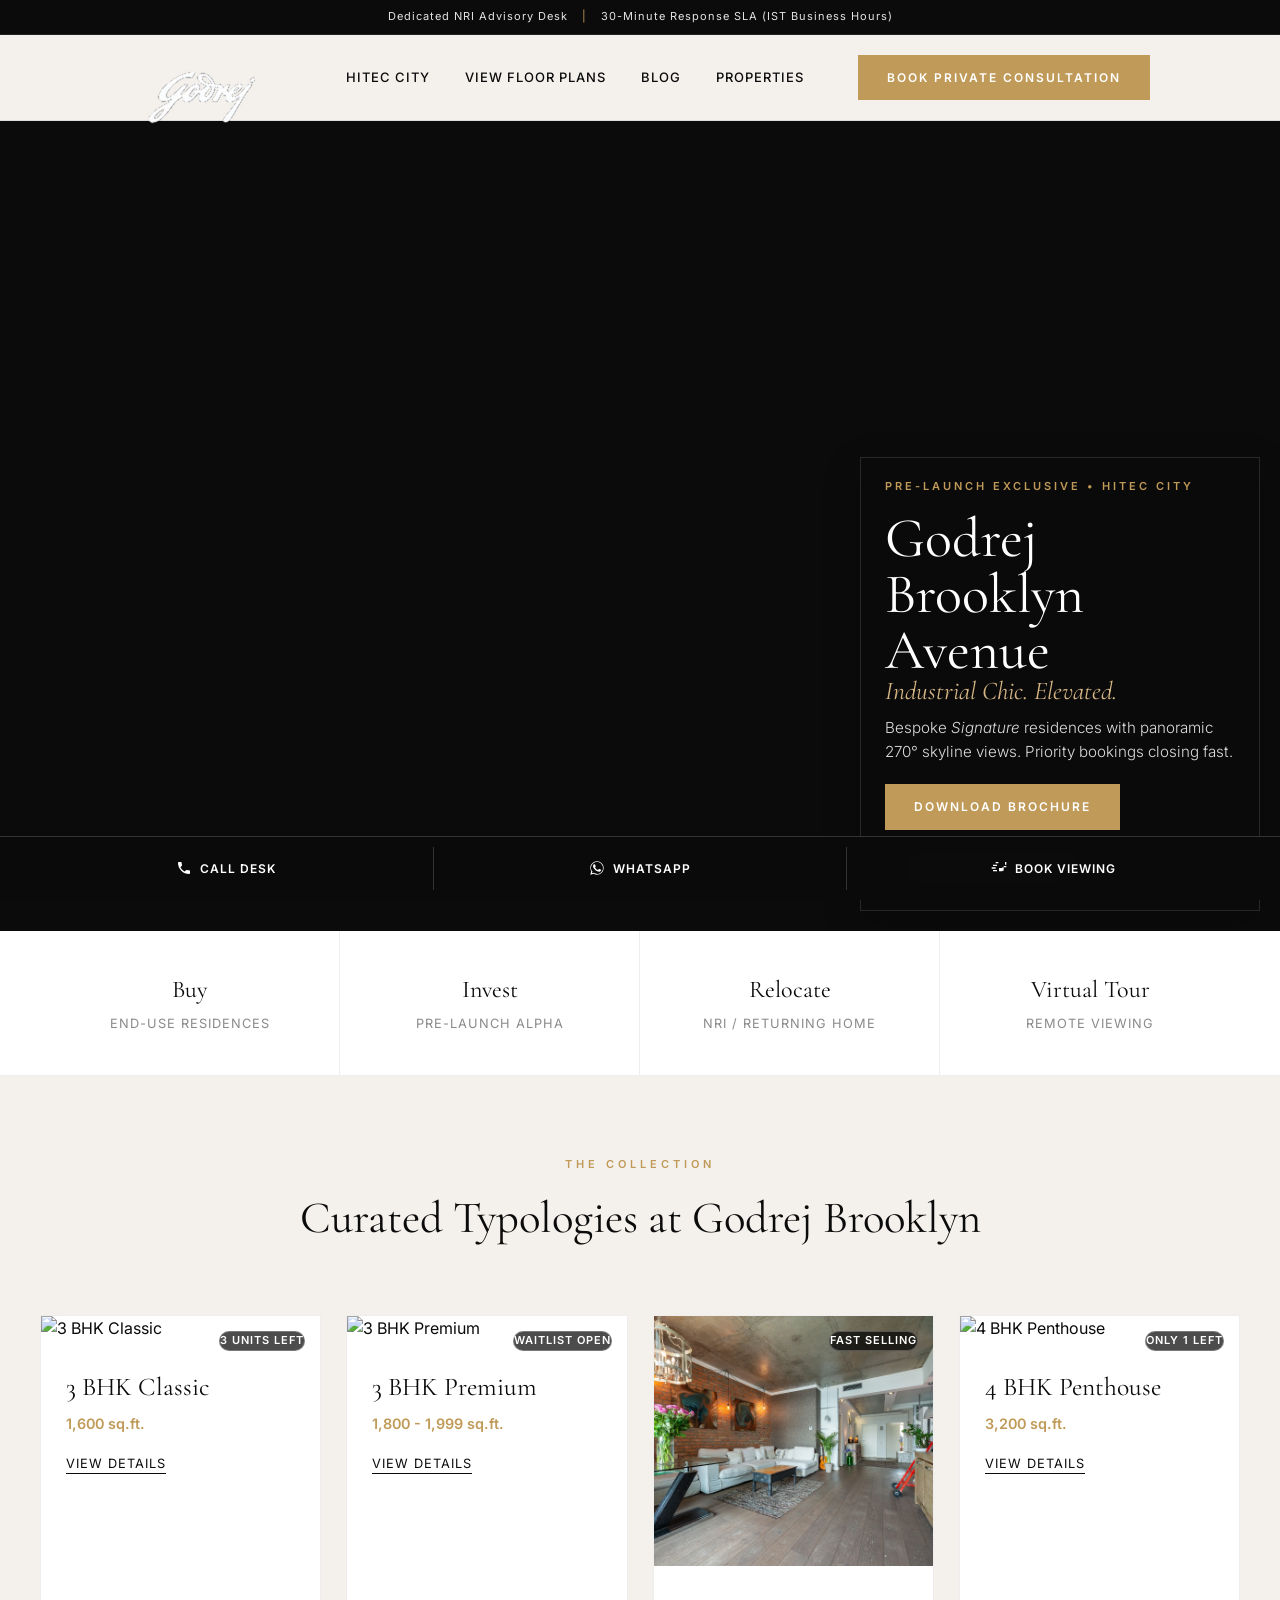
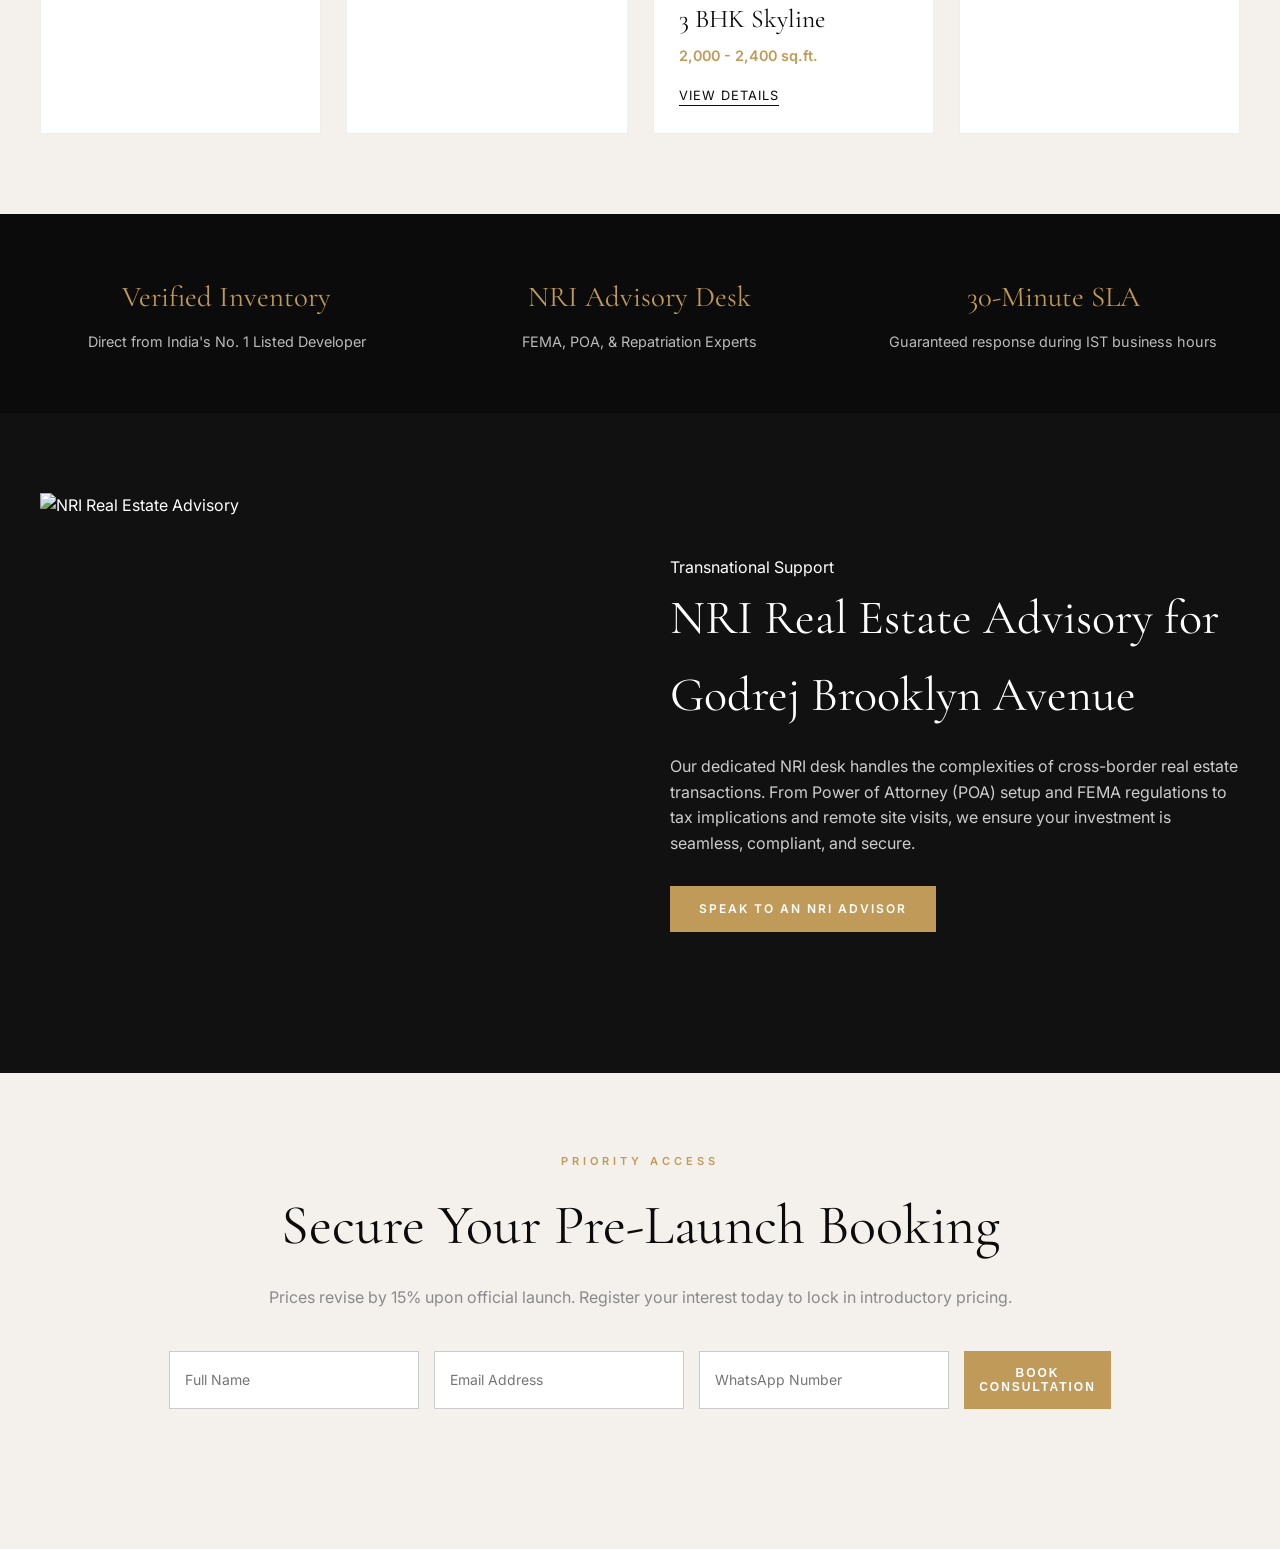
==== index.html @ b4b7df39 "Update index.html updated index with a link" ====
﻿<!DOCTYPE html>
<html lang="en">
<head>
    <meta charset="UTF-8">
    <meta name="google-site-verification" content="Hfg813gVB6Gek4LrrPFak9vebSVxwl850ppmkaEFiAM" />
    <meta name="viewport" content="width=device-width, initial-scale=1.0">
    <title>Godrej Brooklyn Avenue | Luxury 3 & 4 BHK Apartments in Kukatpally, Hyderabad</title>
    <!-- ═══════════════════════════════════════════════════════════
       JSON-LD SCHEMA BLOCK — Free organic / WhatsApp rich preview
       ═══════════════════════════════════════════════════════════ -->
    <!-- 1. ApartmentComplex — shows up in Google real estate rich results -->
    <script type="application/ld+json">
        {
          "@context": "https://schema.org",
          "@type": "ApartmentComplex",
          "name": "Godrej Brooklyn Avenue",
          "description": "Brooklyn-themed ultra-luxury 3 & 4 BHK residences in Kukatpally, Hyderabad by Godrej Properties. Starting ₹2.19 Cr. Pre-launch priority booking.",
          "url": "https://godrejbrooklynavenue.estate",
          "address": {
            "@type": "PostalAddress",
            "streetAddress": "Kukatpally",
            "addressLocality": "Hyderabad",
            "addressRegion": "Telangana",
            "postalCode": "500072",
            "addressCountry": "IN"
          },
          "numberOfRooms": "3-4",
          "petsAllowed": "true",
          "amenityFeature": [
            { "@type": "LocationFeatureSpecification", "name": "Clubhouse", "value": true },
            { "@type": "LocationFeatureSpecification", "name": "Swimming Pool", "value": true },
            { "@type": "LocationFeatureSpecification", "name": "Gym", "value": true },
            { "@type": "LocationFeatureSpecification", "name": "Yoga", "value": true },
            { "@type": "LocationFeatureSpecification", "name": "Banquet Hall", "value": true },
            { "@type": "LocationFeatureSpecification", "name": "Cafe", "value": true },
            { "@type": "LocationFeatureSpecification", "name": "24x7 Security", "value": true },
            { "@type": "LocationFeatureSpecification", "name": "Pocket Gardens", "value": true },
            { "@type": "LocationFeatureSpecification", "name": "Brooklyn Bridge Themed Play Area", "value": true },
            { "@type": "LocationFeatureSpecification", "name": "Co-working Space", "value": true },
            { "@type": "LocationFeatureSpecification", "name": "Squash Court", "value": true },
            { "@type": "LocationFeatureSpecification", "name": "Terrace Party Area", "value": true }
         ]
        }
    </script>

    <!-- 2. RealEstateListing — individual unit offers for search indexing -->
    <script type="application/ld+json">
        {
          "@context": "https://schema.org",
          "@type": "ItemList",
          "name": "Godrej Brooklyn Avenue — Available Units",
          "description": "Pre-launch unit typologies at Godrej Brooklyn Avenue, Kukatpally, Hyderabad",
          "itemListElement": [
            {
              "@type": "ListItem",
              "position": 1,
              "item": {
                "@type": "Product",
                "name": "3 BHK Classic — 1,588 sq.ft.",
                "description": "3 BHK Classic apartment at Godrej Brooklyn Avenue, Kukatpally. 1,588 sq.ft. Booking amount ₹10 Lakhs.",
                "offers": {
                  "@type": "Offer",
                  "price": "21900000",
                  "priceCurrency": "INR",
                  "availability": "https://schema.org/LimitedAvailability",
                  "validThrough": "2026-06-29T17:00:00+05:30"
                }
              }
            },
            {
              "@type": "ListItem",
              "position": 2,
              "item": {
                "@type": "Product",
                "name": "3 BHK Premium — 1,800–1,999 sq.ft.",
                "description": "3 BHK Premium apartment at Godrej Brooklyn Avenue, Kukatpally. 1,800–1,999 sq.ft. Booking amount ₹15 Lakhs.",
                "offers": {
                  "@type": "Offer",
                    "price": "23737500",
                  "priceCurrency": "INR",
                  "availability": "https://schema.org/LimitedAvailability",
                  "validThrough": "2026-06-29T17:00:00+05:30"
                }
              }
            },
            {
              "@type": "ListItem",
              "position": 3,
              "item": {
                "@type": "Product",
                "name": "3 BHK Grand — 2,000–2,300 sq.ft.",
                "description": "3 BHK Grand apartment at Godrej Brooklyn Avenue, Kukatpally. 2,000–2,300 sq.ft. Booking amount ₹15 Lakhs.",
                "offers": {
                  "@type": "Offer",
                   "price": "26375000",
                  "priceCurrency": "INR",
                  "image": "public/images/GodrejBrooklynAvenue_3BhkGrand.webp",
                  "availability": "https://schema.org/LimitedAvailability",
                  "validThrough": "2026-06-29T17:00:00+05:30"
                }
              }
            },
            {
              "@type": "ListItem",
              "position": 4,
              "item": {
                "@type": "Product",
                "name": "4 BHK — 3,200 sq.ft.",
                "description": "4 BHK ultra-luxury apartment at Godrej Brooklyn Avenue, Kukatpally. 3,200 sq.ft. Booking amount ₹20 Lakhs.",
                "offers": {
                  "@type": "Offer",
                    "price": "42200000",
                  "priceCurrency": "INR",
                  "availability": "https://schema.org/LimitedAvailability",
                  "validThrough": "2026-06-29T17:00:00+05:30"
                }
              }
            }
          ]
        }
    </script>

    <!-- 3. FAQ Schema — Google shows these as rich result dropdowns (free traffic) -->
    <script type="application/ld+json">
        {
          "@context": "https://schema.org",
          "@type": "FAQPage",
          "mainEntity": [
            {
              "@type": "Question",
              "name": "Can an NRI buy a flat in Godrej Brooklyn Avenue?",
              "acceptedAnswer": {
                "@type": "Answer",
                "text": "Yes. NRIs and PIOs can purchase residential property in India freely under FEMA regulations — no RBI permission required. Godrej Brooklyn Avenue, Kukatpally is open to NRI buyers. Contact Prudential Realty for an NRI-specific booking walkthrough."
              }
            },
            {
              "@type": "Question",
              "name": "What is the price of flats in Godrej Brooklyn Avenue Kukatpally?",
              "acceptedAnswer": {
                "@type": "Answer",
                "text": "Godrej Brooklyn Avenue, Kukatpally offers 3 BHK apartments starting from approximately ₹2.11 Cr (1,600 sq.ft.) and 4 BHK units at 3,200 sq.ft. Pre-launch booking amounts range from ₹10L to ₹20L."
              }
            },
            {
              "@type": "Question",
              "name": "How do I pay the booking amount for Godrej Brooklyn Avenue from the US or UAE?",
              "acceptedAnswer": {
                "@type": "Answer",
                "text": "NRI buyers can pay via NRE/NRO bank transfer or inward foreign currency remittance through standard banking channels. All transactions are FEMA-compliant. Prudential Realty's NRI desk will guide you through the complete process, including POA if you cannot travel to India."
              }
            },
            {
              "@type": "Question",
              "name": "Is Aadhaar required to book a flat at Godrej Brooklyn Avenue?",
              "acceptedAnswer": {
                "@type": "Answer",
                "text": "No. Aadhaar is not required at the booking stage. For domestic buyers, PAN card is sufficient. NRI buyers need a valid passport. Remaining KYC documents are collected during the site visit and agreement signing."
              }
            },
            {
              "@type": "Question",
              "name": "What is the booking amount for Godrej Brooklyn Avenue?",
              "acceptedAnswer": {
                "@type": "Answer",
                "text": "Pre-launch booking amounts are: ₹10 Lakhs for 3 BHK Classic (1,600 sq.ft.), ₹15 Lakhs for 3 BHK Premium (1,800–2,300 sq.ft.), and ₹20 Lakhs for 4 BHK (3,200 sq.ft.)."
              }
            }
          ]
        }
    </script>

    <!-- 4. LocalBusiness — registers Prudential Realty as the agent for this listing -->
    <script type="application/ld+json">
        {
          "@context": "https://schema.org",
          "@type": "RealEstateAgent",
          "name": "Prudential Realty",
          "description": "Authorized Channel Partner for Godrej Properties in Hyderabad. Occupier-side advisory firm specializing in premium residential and GCC commercial real estate.",
          "url": "https://godrejbrooklynavenue.estate",
          "address": {
            "@type": "PostalAddress",
            "addressLocality": "Hyderabad",
            "addressRegion": "Telangana",
            "addressCountry": "IN"
          },
          "areaServed": ["Hyderabad", "Kukatpally", "HITEC City", "Gachibowli"],
          "contactPoint": {
            "@type": "ContactPoint",
            "contactType": "Sales",
            "availableLanguage": ["English", "Hindi", "Telugu"]
          }
        }
    </script>

    <link rel="preconnect" href="https://fonts.googleapis.com">
    <link rel="preconnect" href="https://fonts.gstatic.com" crossorigin>
    <link href="https://fonts.googleapis.com/css2?family=Cormorant+Garamond:ital,wght@0,400;0,500;0,600;0,700;1,400&family=Inter:wght@300;400;500;600&display=swap" rel="stylesheet">
    <!-- Google Tag Manager -->
    <script>(function(w,d,s,l,i){w[l]=w[l]||[];w[l].push({'gtm.start':
new Date().getTime(),event:'gtm.js'});var f=d.getElementsByTagName(s)[0],
j=d.createElement(s),dl=l!='dataLayer'?'&l='+l:'';j.async=true;j.src=
'https://www.googletagmanager.com/gtm.js?id='+i+dl;f.parentNode.insertBefore(j,f);
})(window,document,'script','dataLayer','GTM-P82CZB7T');</script>
    <!-- End Google Tag Manager -->
    <style>
        :root {
            --onyx: #0B0B0B;
            --cashmere: #F4F1EC;
            --brass: #C09A58;
            --brass-light: #D4B483;
            --platinum: #E5E4E2;
            --muted: #8A8A8A;
        }

        * {
            margin: 0;
            padding: 0;
            box-sizing: border-box;
        }

        html {
            scroll-behavior: smooth;
        }

        body {
            font-family: 'Inter', sans-serif;
            background-color: var(--cashmere);
            color: var(--onyx);
            line-height: 1.6;
            padding-bottom: 60px; /* Space for sticky action bar */
        }

        h1, h2, h3, h4 {
            font-family: 'Cormorant Garamond', serif;
            font-weight: 400;
        }

        .container {
            max-width: 1400px;
            margin: 0 auto;
            padding: 0 40px;
        }

        /* --- Top Bar --- */
        .top-bar {
            background: var(--onyx);
            color: var(--platinum);
            padding: 8px 0;
            font-size: 11px;
            letter-spacing: 1px;
            text-align: center;
            border-bottom: 1px solid #222;
        }

            .top-bar span {
                color: var(--brass);
                margin: 0 10px;
            }

        /* --- Header --- */
        header {
            position: sticky;
            top: 0;
            width: 100%;
            background: rgba(244, 241, 236, 0.95);
            backdrop-filter: blur(10px);
            border-bottom: 1px solid #dcdcdc;
            z-index: 1000;
            padding: 20px 0;
        }

        .header-content {
            display: flex;
            align-items: center;
            justify-content: space-between;
            position: relative;
            max-width: 1100px; /* ← add this */
            margin: 0 auto; /* ← add this — centres it */
            padding: 0 40px; /* ← add this — stops edges touching */
        }

        .hamburger {
            display: none;
            background: none;
            border: none;
            font-size: 2rem;
            cursor: pointer;
            color: var(--onyx);
        }

        .logo {
            font-family: 'Cormorant Garamond', serif;
            font-size: 24px;
            font-weight: 700;
            text-decoration: none;
            color: var(--onyx);
            height: 40px;
        }

            .logo span {
                color: var(--brass);
            }

        nav ul {
            list-style: none;
            display: flex;
            gap: 35px;
        }

        nav a {
            text-decoration: none;
            color: var(--onyx);
            font-size: 13px;
            font-weight: 500;
            letter-spacing: 1px;
            text-transform: uppercase;
            transition: color 0.3s;
        }

            nav a:hover {
                color: var(--brass);
            }

        .btn {
            display: inline-block;
            padding: 12px 28px;
            font-size: 12px;
            font-weight: 600;
            letter-spacing: 2px;
            text-transform: uppercase;
            text-decoration: none;
            border: 1px solid var(--onyx);
            transition: all 0.3s ease;
            cursor: pointer;
            text-align: center;
        }

        .btn-brass {
            background: var(--brass);
            border-color: var(--brass);
            color: #fff;
        }

            .btn-brass:hover {
                background: transparent;
                color: var(--brass);
            }

        .btn-outline-light {
            border-color: #fff;
            color: #fff;
            background: rgba(255,255,255,0.1);
            backdrop-filter: blur(4px);
        }

            .btn-outline-light:hover {
                background: #fff;
                color: var(--onyx);
            }

        .btn-outline-dark {
            border-color: var(--onyx);
            color: var(--onyx);
            background: transparent;
        }

            .btn-outline-dark:hover {
                background: var(--onyx);
                color: #fff;
            }

        /* --- Cinematic Video Hero --- */
        .hero {
            position: relative;
            height: 90vh;
            min-height: 600px;
            display: flex;
            align-items: flex-end;
            overflow: hidden;
            background: var(--onyx);
        }

        .hero-video {
            position: absolute;
            top: 0;
            left: 0;
            width: 100%;
            height: 100%;
            object-fit: cover;
            z-index: 1;
            opacity: 0.8;
        }

        .hero-overlay {
            position: absolute;
            top: 0;
            left: 0;
            width: 100%;
            height: 100%;
            background: linear-gradient(to top, rgba(11,11,11,0.98) 0%, rgba(11,11,11,0.0) 25%), linear-gradient(to left, rgba(11,11,11,0.98) 0%, rgba(11,11,11,0.0) 35%); /* radial-gradient( ellipse at 100% 100%, rgba(11,11,11,0.95) 0%, rgba(11,11,11,0.6) 25%, rgba(11,11,11,0.0) 55% ); --- was linear-gradient(0deg, rgba(11,11,11,0.8) 0%, rgba(11,11,11,0.2) 40%, rgba(11,11,11,0.4) 100%), radial-gradient(ellipse at bottom right, rgba(11,11,11,0.95) 0%, transparent 35%); */
            z-index: 2;
        }

        /* --- Glassmorphism Hero Card (The Actionable Threshold) --- */
        .hero-card {
            position: absolute; /* was relative; */
            z-index: 3;
            background: rgba(11, 11, 11, 0.40);
            backdrop-filter: blur(8px);
            border: 1px solid rgba(255,255,255,0.12);
            padding: 20px 24px; /* was 40px */
            right: 20px; /*was 40px*/
            bottom: 20px; /* was 40 px - margin -  0 auto 10px 800px;   Align right */
            max-width: 400px; /*was 480 px */
            box-shadow: 0 12px 35px rgba(0,0,0,0.24);
        }

            .hero-card .small-caps {
                font-size: 11px;
                letter-spacing: 3px; /* reduced from 4px — stops text clipping */
                text-transform: uppercase;
                color: var(--brass);
                font-weight: 600;
                display: block;
                margin-bottom: 15px;
                padding-right: 4px; /* added this compensates for letter-spacing trail */
            }

            .hero-card h1 {
                font-size: 3.5rem;
                line-height: 1;
                color: #fff;
                margin-bottom: 12px;
            }

                .hero-card h1 span {
                    display: block;
                    font-style: italic;
                    color: var(--brass-light);
                    font-size: 1.6rem; /* was 2.5rem */
                }

            .hero-card p {
                color: #ddd;
                font-size: 0.95rem;
                margin-bottom: 20px;
                font-weight: 300;
            }

        .hero-segmented-cta {
            display: flex;
            gap: 15px;
            flex-wrap: wrap;
        }

        /* --- Live Market Toasts --- */
        .toast-container {
            position: fixed;
            bottom: 80px;
            left: 20px;
            z-index: 999;
            width: 300px;
        }

        .toast {
            background: rgba(255, 255, 255, 0.95);
            backdrop-filter: blur(10px);
            border-left: 4px solid var(--brass);
            padding: 15px;
            box-shadow: 0 10px 30px rgba(0,0,0,0.1);
            margin-bottom: 10px;
            display: flex;
            align-items: center;
            gap: 15px;
            opacity: 0;
            transform: translateY(20px);
            transition: all 0.5s ease;
        }

            .toast.show {
                opacity: 1;
                transform: translateY(0);
            }

            .toast img {
                width: 40px;
                height: 40px;
                border-radius: 50%;
                object-fit: cover;
            }

        .toast-content h5 {
            font-size: 13px;
            font-weight: 600;
            color: var(--onyx);
        }

        .toast-content p {
            font-size: 11px;
            color: var(--muted);
            margin-top: 2px;
        }

        /* --- Intent Tiles --- */
        .intent-strip {
            background: #fff;
            padding: 0;
            border-bottom: 1px solid #eee;
        }

        .intent-grid {
            display: grid;
            grid-template-columns: repeat(4, 1fr);
        }

        .intent-tile {
            padding: 40px 20px;
            text-align: center;
            border-right: 1px solid #eee;
            transition: all 0.3s;
            cursor: pointer;
            text-decoration: none;
            color: var(--onyx);
            overflow: hidden;
            position: relative;
        }

            .intent-tile:last-child {
                border-right: none;
            }

            .intent-tile:hover {
                background: var(--cashmere);
            }

                .intent-tile:hover h4 {
                    color: var(--brass);
                }

            .intent-tile h4 {
                font-size: 1.5rem;
                margin-bottom: 5px;
                transition: color 0.3s;
            }

            .intent-tile p {
                font-size: 0.8rem;
                color: var(--muted);
                text-transform: uppercase;
                letter-spacing: 1px;
            }

        /* --- Section Base --- */
        section {
            padding: 80px 0;
        }

        .section-header {
            text-align: center;
            margin-bottom: 60px;
        }

            .section-header h2 {
                font-size: 2.8rem;
                margin-bottom: 10px;
            }

        .small-caps-center {
            font-size: 11px;
            letter-spacing: 4px;
            text-transform: uppercase;
            color: var(--brass);
            font-weight: 600;
            display: block;
            margin-bottom: 10px;
        }

        /* --- Shop Window Inventory (Fast Cards) --- */
        .residences-grid {
            display: grid;
            grid-template-columns: repeat(4, 1fr);
            gap: 25px;
        }

        .residence-card {
            background: #fff;
            border: 1px solid #eee;
            transition: transform 0.3s, box-shadow 0.3s;
            text-decoration: none;
            color: var(--onyx);
            position: relative;
            overflow: hidden;
        }

            .residence-card:hover {
                transform: translateY(-8px);
                box-shadow: 0 20px 40px rgba(0,0,0,0.08);
            }

        .residence-img {
            height: 250px;
            width: 100%;
            object-fit: cover;
        }

        .scarcity-tag {
            position: absolute;
            top: 15px;
            right: 15px;
            z-index: 4; /*was 2*/
            background: rgba(0,0,0,0.7); /* was var(--onyx) or #c89b3c; */
            backdrop-filter: blur(6px);
            border: 1px solid rgba(255,255,255,0.25);
            color: #fff; /* var(--brass); */
            font-size: 11px;
            padding: 8px 14 px; /* was 5px 10px; */
            font-weight: 600;
            border-radius: 30px;
            text-transform: uppercase;
            letter-spacing: 1px;
        }

        .residence-info {
            padding: 25px;
        }

            .residence-info h3 {
                font-size: 1.6rem;
                margin-bottom: 5px;
            }

            .residence-info .size {
                color: var(--brass);
                font-size: 0.9rem;
                font-weight: 600;
                margin-bottom: 15px;
                display: block;
            }

            .residence-info .view-link {
                font-size: 0.8rem;
                text-transform: uppercase;
                letter-spacing: 1px;
                border-bottom: 1px solid var(--onyx);
                padding-bottom: 2px;
            }

        /* --- Trust Strip --- */
        .trust-strip {
            background: var(--onyx);
            color: #fff;
            padding: 60px 0;
        }

        .trust-grid {
            display: grid;
            grid-template-columns: repeat(3, 1fr);
            gap: 40px;
            text-align: center;
        }

        .trust-item h4 {
            color: var(--brass);
            font-size: 1.8rem;
            margin-bottom: 10px;
        }

        .trust-item p {
            color: #bbb;
            font-size: 0.9rem;
        }

        /* --- NRI Preview --- */
        .nri-preview {
            background: #111;
            color: #fff;
        }

        .nri-grid {
            display: grid;
            grid-template-columns: 1fr 1fr;
            gap: 60px;
            align-items: center;
        }

        .nri-img {
            width: 100%;
            height: 500px;
            object-fit: cover;
            filter: grayscale(20%);
        }

        .nri-content h2 {
            font-size: 3rem;
            margin-bottom: 20px;
        }

        .nri-content p {
            color: #ccc;
            margin-bottom: 30px;
        }

        /* --- Final CTA --- */
        .final-cta {
            background: var(--cashmere);
            text-align: center;
        }

            .final-cta h2 {
                font-size: 3.5rem;
                margin-bottom: 15px;
            }

            .final-cta p {
                margin-bottom: 40px;
                color: var(--muted);
            }

        .inline-form {
            display: flex;
            gap: 15px;
            justify-content: center;
            max-width: 600px;
            margin: 0 auto;
        }

            .inline-form input {
                padding: 15px;
                border: 1px solid #ccc;
                flex: 2;
                font-size: 14px;
                font-family: 'Inter', sans-serif;
            }

            .inline-form button {
                flex: 1;
                padding: 15px;
                border: none;
            }

        /* --- Sticky Action Bar (Mobile & Desktop) --- */
        .action-bar {
            position: fixed;
            bottom: 0;
            left: 0;
            width: 100%;
            background: rgba(11,11,11,0.98);
            backdrop-filter: blur(10px);
            z-index: 998;
            display: flex;
            justify-content: center;
            gap: 0;
            padding: 10px 20px;
            border-top: 1px solid #333;
        }

            .action-bar a {
                flex: 1;
                text-align: center;
                color: #fff;
                text-decoration: none;
                font-size: 12px;
                font-weight: 600;
                text-transform: uppercase;
                letter-spacing: 1px;
                padding: 12px;
                border-right: 1px solid #333;
                display: flex;
                align-items: center;
                justify-content: center;
                gap: 8px;
                transition: color 0.3s;
            }

                .action-bar a:last-child {
                    border-right: none;
                }

                .action-bar a:hover {
                    color: var(--brass);
                }

            .action-bar svg {
                width: 16px;
                height: 16px;
                fill: currentColor;
            }

        @media (max-width: 900px) {

            .hamburger {
                display: block;
                order: 2;
            }

            @media (max-width: 600px) {
                .scarcity-tag {
                    top: 10px;
                    right: 10px;
                    padding: 6px 12px;
                    font-size: 10px;
                }
                .logo {
                    height: 30px; /* slightly smaller on phones */
                }
            }

            nav {
                display: none;
                width: 100%;
                position: absolute;
                top: 100%;
                left: 0;
                background: rgba(255,255,255,0.96);
                backdrop-filter: blur(12px);
                padding: 20px;
                box-shadow: 0 10px 30px rgba(0,0,0,0.15);
            }

                nav.active {
                    display: block;
                }

                nav ul {
                    flex-direction: column;
                    gap: 20px;
                    align-items: center;
                }

            .btn-brass {
                display: none;
            }
        }

        @media (max-width: 900px) {
            .hero-card {
                margin: 0 20px 30px 20px;
                padding: 24px;
            }

                .hero-card h1 {
                    font-size: 2.2rem;
                }

                    .hero-card h1 span {
                        font-size: 1.4rem;
                    }

            .intent-grid, .residences-grid, .trust-grid, .nri-grid {
                grid-template-columns: 1fr;
            }

            .intent-tile {
                border-right: none;
                border-bottom: 1px solid #eee;
            }

            nav {
                display: none;
            }

            .inline-form {
                flex-direction: column;
            }

            .toast-container {
                display: none;
            }
            /* Hide toasts on mobile to avoid clutter */
        }
        /* Modal Styles */
        .modal-overlay {
            display: none; /* Hidden by default */
            position: fixed;
            top: 0;
            left: 0;
            width: 100%;
            height: 100%;
            background: rgba(11, 11, 11, 0.85);
            backdrop-filter: blur(8px);
            z-index: 9999;
            justify-content: center;
            align-items: center;
        }

            .modal-overlay.active {
                display: flex;
            }

        .modal-content {
            background: var(--cashmere);
            padding: 50px;
            max-width: 500px;
            width: 90%;
            text-align: center;
            position: relative;
            box-shadow: 0 20px 60px rgba(0,0,0,0.3);
            animation: slideUp 0.4s ease;
        }

        @keyframes slideUp {
            from {
                transform: translateY(30px);
                opacity: 0;
            }

            to {
                transform: translateY(0);
                opacity: 1;
            }
        }

        .modal-close {
            position: absolute;
            top: 15px;
            right: 20px;
            font-size: 28px;
            cursor: pointer;
            color: var(--muted);
            transition: color 0.3s;
        }

            .modal-close:hover {
                color: var(--onyx);
            }

        .modal-cta-options {
            display: flex;
            flex-direction: column;
            margin-top: 25px;
        }
    </style>
    <!-- JSON-LD Schema for Real Estate Project -->
    <script type="application/ld+json">
        {
          "@context": "https://schema.org",
          "@type": "ApartmentComplex",
          "name": "Godrej Brooklyn Avenue",
          "description": "Ultra-luxury pre-launch apartment project in Kukatpally, Hyderabad featuring 45-floor twin towers, 270-degree views, and a 75,000 sq.ft. clubhouse.",
          "url": "https://godrejbrooklynavenue.estate",
          "telephone": "+91-9908-622-295",
          "address": {
            "@type": "PostalAddress",
            "addressLocality": "Hyderabad",
            "addressRegion": "Telangana",
            "addressCountry": "IN"
          },
          "numberOfBedrooms": "3, 4",
          "amenityFeature": [
            {"@type": "LocationFeatureSpecification", "name": "75,000 Sq.Ft. Clubhouse"},
            {"@type": "LocationFeatureSpecification", "name": "Sky Lounge"},
            {"@type": "LocationFeatureSpecification", "name": "270 Degree Views"}
          ]
        }
    </script>

    <!-- JSON-LD Schema for Your Agency (Real Estate Agent) -->
    <script type="application/ld+json">
        {
          "@context": "https://schema.org",
          "@type": "RealEstateAgent",
          "name": "Prudential Realty",
          "image": "https://godrejbrooklynavenue.estate/public/icon/logo1.webbp",
          "url": "https://godrejbrooklynavenue.estate",
          "telephone": "+91-9908-622-295",
          "areaServed": ["Hyderabad", "United States", "Gulf", "Europe"],
          "address": {
            "@type": "PostalAddress",
            "addressLocality": "Hyderabad",
            "addressRegion": "Telangana",
            "postalCode": "500081",
            "addressCountry": "IN"
          }
        }
    </script>
</head>
<body>

    <!-- Google Tag Manager (noscript) -->
    <noscript>
        <iframe src="https://www.googletagmanager.com/ns.html?id=GTM-P82CZB7T"
                height="0" width="0" style="display:none;visibility:hidden"></iframe>
    </noscript>
    <!-- End Google Tag Manager (noscript) -->
    <!-- Top Bar -->
    <div class="top-bar">
        Dedicated NRI Advisory Desk <span>|</span> 30-Minute Response SLA (IST Business Hours)
    </div>


    <!-- Header -->
    <header>
        <div class="container header-content">

            <a href="#" class="logo">
                <img src="public/icons/Logo.webp" alt="Godrej Properties Logo">
            </a>

            <button class="hamburger" id="hamburger">
                ☰
            </button>

            <nav id="navMenu">
                <ul>
                    <li><a href="https://en.wikipedia.org/wiki/HITEC_City">Hitec City</a></li>
                    <li><a href="floor-plans.html">View Floor Plans</a></li>
                    <li><a href="blog-kukatpally-luxury-real-estate.html">Blog</a></li>
                    <li><a href="property-detail.html">Properties</a></li>
                </ul>
            </nav>

            <a href="booking.html" class="btn btn-brass">
                Book Private Consultation
            </a>

        </div>
    </header>

    <!-- Cinematic Video Hero & Glass Card -->
    <section class="hero">
        <!-- Pexels Video Link: Modern Luxury Interior. Replace src with your local folder path later -->
        <video class="hero-video" autoplay muted loop playsinline preload="auto" poster="/public/images/hero-poster.jpg">
            <!-- Point to the public folder -->
            <source src="public/videos/hero-video.mp4" type="video/mp4">
        </video>

        <div class="hero-overlay"></div>

        <div class="hero-card">
            <span class="small-caps">Pre-Launch Exclusive • HITEC City</span>
            <h1>Godrej Brooklyn Avenue<span>Industrial Chic. Elevated.</span></h1>
            <p>Bespoke <i>Signature</i> residences with panoramic 270° skyline views. Priority bookings closing fast.</p>
            <div class="hero-segmented-cta">
                <a href="#book" class="btn btn-brass">Download Brochure</a>
                <a href="#residences" class="btn btn-outline-light">Check Availability</a>
            </div>
        </div>
    </section>

    <!-- Intent Routing Tiles (Market Lanes) -->
    <div class="intent-strip">
        <div class="container">
            <div class="intent-grid">
                <a href="#" class="intent-tile">
                    <h4>Buy</h4>
                    <p>End-Use Residences</p>
                </a>
                <a href="#" class="intent-tile">
                    <h4>Invest</h4>
                    <p>Pre-Launch Alpha</p>
                </a>
                <a href="#" class="intent-tile">
                    <h4>Relocate</h4>
                    <p>NRI / Returning Home</p>
                </a>
                <a href="#" class="intent-tile">
                    <h4>Virtual Tour</h4>
                    <p>Remote Viewing</p>
                </a>
            </div>
        </div>
    </div>

    <!-- Featured Residences (Shop Window) -->
    <section id="residences">
        <div class="container">
            <div class="section-header">
                <span class="small-caps-center">The Collection</span>
                <h2>Curated Typologies at Godrej Brooklyn</h2>
            </div>
            <div class="residences-grid">
                <!-- Card 1 -->
                <a href="property-detail.html" class="residence-card">
                    <div class="scarcity-tag">3 Units Left</div>
                    <img src="https://images.unsplash.com/photo-1505693416388-ac5ce068fe85?q=80&w=800&auto=format&fit=crop" alt="3 BHK Classic" class="residence-img">
                    <div class="residence-info">
                        <h3>3 BHK Classic</h3>
                        <span class="size">1,600 sq.ft.</span>
                        <span class="view-link">View Details</span>
                    </div>
                </a>
                <!-- Card 2 -->
                <a href="property-detail.html" class="residence-card">
                    <div class="scarcity-tag">Waitlist Open</div>
                    <img src="https://images.unsplash.com/photo-1616486338812-3dadae4b4ace?q=80&w=800&auto=format&fit=crop" alt="3 BHK Premium" class="residence-img">
                    <div class="residence-info">
                        <h3>3 BHK Premium</h3>
                        <span class="size">1,800 - 1,999 sq.ft.</span>
                        <span class="view-link">View Details</span>
                    </div>
                </a>
                <!-- Card 3 -->
                <a href="property-detail.html" class="residence-card">
                    <div class="scarcity-tag">Fast Selling</div>
                    <img src="public/images/brooklyn.webp" alt="3 BHK Brooklyn Avenue Interior" class="residence-img">
                    <div class="residence-info">
                        <h3>3 BHK Skyline</h3>
                        <span class="size">2,000 - 2,400 sq.ft.</span>
                        <span class="view-link">View Details</span>
                    </div>
                </a>
                <!-- Card 4 -->
                <a href="property-detail.html" class="residence-card">
                    <div class="scarcity-tag">Only 1 Left</div>
                    <img src="https://images.unsplash.com/photo-1600585154340-be6161a56a0c?q=80&w=800&auto=format&fit=crop" alt="4 BHK Penthouse" class="residence-img">
                    <div class="residence-info">
                        <h3>4 BHK Penthouse</h3>
                        <span class="size">3,200 sq.ft.</span>
                        <span class="view-link">View Details</span>
                    </div>
                </a>
            </div>
        </div>
    </section>

    <!-- Trust Strip -->
    <section class="trust-strip" style="padding: 60px 0;">
        <div class="container">
            <div class="trust-grid">
                <div class="trust-item">
                    <h4>Verified Inventory</h4>
                    <p>Direct from India's No. 1 Listed Developer</p>
                </div>
                <div class="trust-item">
                    <h4>NRI Advisory Desk</h4>
                    <p>FEMA, POA, & Repatriation Experts</p>
                </div>
                <div class="trust-item">
                    <h4>30-Minute SLA</h4>
                    <p>Guaranteed response during IST business hours</p>
                </div>
            </div>
        </div>
    </section>

    <!-- NRI Preview -->
    <section class="nri-preview">
        <div class="container nri-grid">
            <img src="https://images.unsplash.com/photo-1582407947304-fd86f028f716?q=80&w=1000&auto=format&fit=crop" alt="NRI Real Estate Advisory" class="nri-img">
            <div class="nri-content">
                <span class="small-caps">Transnational Support</span>
                <h2>NRI Real Estate Advisory for Godrej Brooklyn Avenue</h2>
                <p>Our dedicated NRI desk handles the complexities of cross-border real estate transactions. From Power of Attorney (POA) setup and FEMA regulations to tax implications and remote site visits, we ensure your investment is seamless, compliant, and secure.</p>
                <a href="#" class="btn btn-brass">Speak to an NRI Advisor</a>
            </div>
        </div>
    </section>

    <!-- Final CTA -->
    <section class="final-cta" id="book">
        <div class="container">
            <span class="small-caps-center">Priority Access</span>
            <h2>Secure Your Pre-Launch Booking</h2>
            <p>Prices revise by 15% upon official launch. Register your interest today to lock in introductory pricing.</p>
            <form class="inline-form" action="https://formspree.io/f/mlgkvene" method="POST">
                <input type="text" name="name" placeholder="Full Name" required>
                <input type="email" name="email" placeholder="Email Address" required>
                <input type="tel" name="phone" placeholder="WhatsApp Number" required>
                <button type="submit" class="btn btn-brass">Book Consultation</button>
            </form>
        </div>
    </section>

    <!-- Live Market Toast Notification Container -->
    <div class="toast-container" id="toastContainer"></div>

    <!-- Sticky Action Bar (Always Visible) -->
    <div class="action-bar">
        <a href="tel:+918978330460">
            <svg viewBox="0 0 24 24"><path d="M6.62 10.79c1.44 2.83 3.76 5.14 6.59 6.59l2.2-2.2c.27-.27.67-.36 1.02-.24 1.12.37 2.33.57 3.57.57.55 0 1 .45 1 1V20c0 .55-.45 1-1 1-9.39 0-17-7.61-17-17 0-.55.45-1 1-1h3.5c.55 0 1 .45 1 1 0 1.25.2 2.45.57 3.57.11.35.03.74-.25 1.02l-2.2 2.2z" /></svg>
            Call Desk
        </a>
        <a href="https://wa.me/919908622295">
            <svg viewBox="0 0 24 24"><path d="M17.47 14.38c-.3-.15-1.76-.87-2.03-.97-.27-.1-.47-.15-.67.15-.2.3-.77.97-.94 1.17-.17.2-.35.22-.65.07-.3-.15-1.25-.46-2.38-1.47-.88-.78-1.47-1.75-1.64-2.05-.17-.3-.02-.46.13-.61.13-.13.3-.35.45-.52.15-.17.2-.3.3-.5.1-.2.05-.37-.02-.52-.07-.15-.67-1.62-.92-2.22-.24-.58-.49-.5-.67-.51-.17-.01-.37-.01-.57-.01-.2 0-.52.07-.8.37-.27.3-1.04 1.02-1.04 2.48 0 1.46 1.07 2.87 1.22 3.07.15.2 2.1 3.2 5.08 4.48.71.31 1.26.49 1.69.62.71.23 1.36.2 1.87.12.57-.09 1.76-.72 2-1.41.25-.69.25-1.28.17-1.41-.07-.13-.27-.21-.57-.36z" /><path d="M12 2C6.48 2 2 6.48 2 12c0 1.76.46 3.41 1.27 4.85L2 22l5.25-1.38C8.66 21.43 10.28 22 12 22c5.52 0 10-4.48 10-10S17.52 2 12 2zm0 18.5c-1.52 0-2.96-.4-4.21-1.1l-.3-.18-3.12.82.83-3.04-.2-.31C3.31 15.47 3 13.77 3 12c0-4.96 4.04-9 9-9s9 4.04 9 9-4.04 9-9 9z" /></svg>
            WhatsApp
        </a>
        <!-- Replace YOUR_GOOGLE_CALENDAR_LINK with your actual link -->
        <a href="https://calendar.app.google/RZeHMy9JhTBH4zxP8" target="_blank" rel="noopener noreferrer">
            <svg viewBox="0 0 24 24"><path d="M17 12h-5v5h5v-5zM11 3H7v2h4V3zm-2 4H3v2h6V7zm-2 4H1v2h6v-2zm2 4H3v2h6v-2zm10-4h-2v5h2v-5zm4-2h-4v2h4V9zm0-4h-2v2h2V5zm0-2h-2v2h2V3z" /></svg>
            Book Viewing
        </a>
    </div>
    </div>

    <script>// --- Live Market Toast Script ---
        const notifications = [
            { name: "Rajesh K.", location: "Dubai, UAE", action: "requested a brochure for 3BHK Skyline.", img: "https://images.unsplash.com/photo-1500648767791-00dcc994a43e?q=80&w=100&auto=format&fit=crop" },
            { name: "Priya S.", location: "New Jersey, US", action: "booked a private consultation.", img: "https://images.unsplash.com/photo-1494790108377-be9c29b29330?q=80&w=100&auto=format&fit=crop" },
            { name: "Anil M.", location: "Hyderabad, IN", action: "checked availability for 4BHK Penthouse.", img: "https://images.unsplash.com/photo-1599566150163-29194dcaad36?q=80&w=100&auto=format&fit=crop" }
        ];

        let currentNotif = 0;
        const toastContainer = document.getElementById('toastContainer');

        function showToast() {
            const data = notifications[currentNotif];
            const toast = document.createElement('div');
            toast.className = 'toast';
            toast.innerHTML = `
                <img src="${data.img}" alt="User">
                <div class="toast-content">
                    <h5>${data.name} (${data.location})</h5>
                    <p>${data.action}</p>
                </div>
            `;
            toastContainer.appendChild(toast);

            // Trigger fade in
            setTimeout(() => toast.classList.add('show'), 100);

            // Remove after 5 seconds
            setTimeout(() => {
                toast.classList.remove('show');
                setTimeout(() => toast.remove(), 500);
            }, 5000);

            // Cycle to next notification
            currentNotif = (currentNotif + 1) % notifications.length;
        }

        // Show first toast after 3 seconds, then every 8 seconds
        setTimeout(showToast, 3000);
        setInterval(showToast, 8000);</script>
    <!-- Booking Modal Popup -->
    <div id="bookingModal" class="modal-overlay">
        <div class="modal-content">
            <span class="modal-close" onclick="closeModal()">&times;</span>
            <span class="small-caps-center">Priority Access</span>
            <h2>Book Your Private Consultation</h2>
            <p>Pre-launch prices revise by 15% on launch day. Speak to our NRI desk today to secure your residence at introductory pricing.</p>

            <div class="modal-cta-options">
                <a href="booking.html" class="btn btn-brass" style="margin-bottom: 15px;">Continue to Booking Form</a>
                <a href="https://wa.me/919908622295" class="btn btn-outline-dark">Prefer to WhatsApp First?</a>
            </div>
            <p style="font-size: 11px; color: var(--muted); margin-top: 15px;">🔒 30-Minute Response SLA during IST business hours.</p>
        </div>
    </div>
    <script>const hamburger = document.getElementById('hamburger');
const navMenu = document.getElementById('navMenu');

hamburger.addEventListener('click', () => {
    navMenu.classList.toggle('active');
});</script>

</body>
</html>
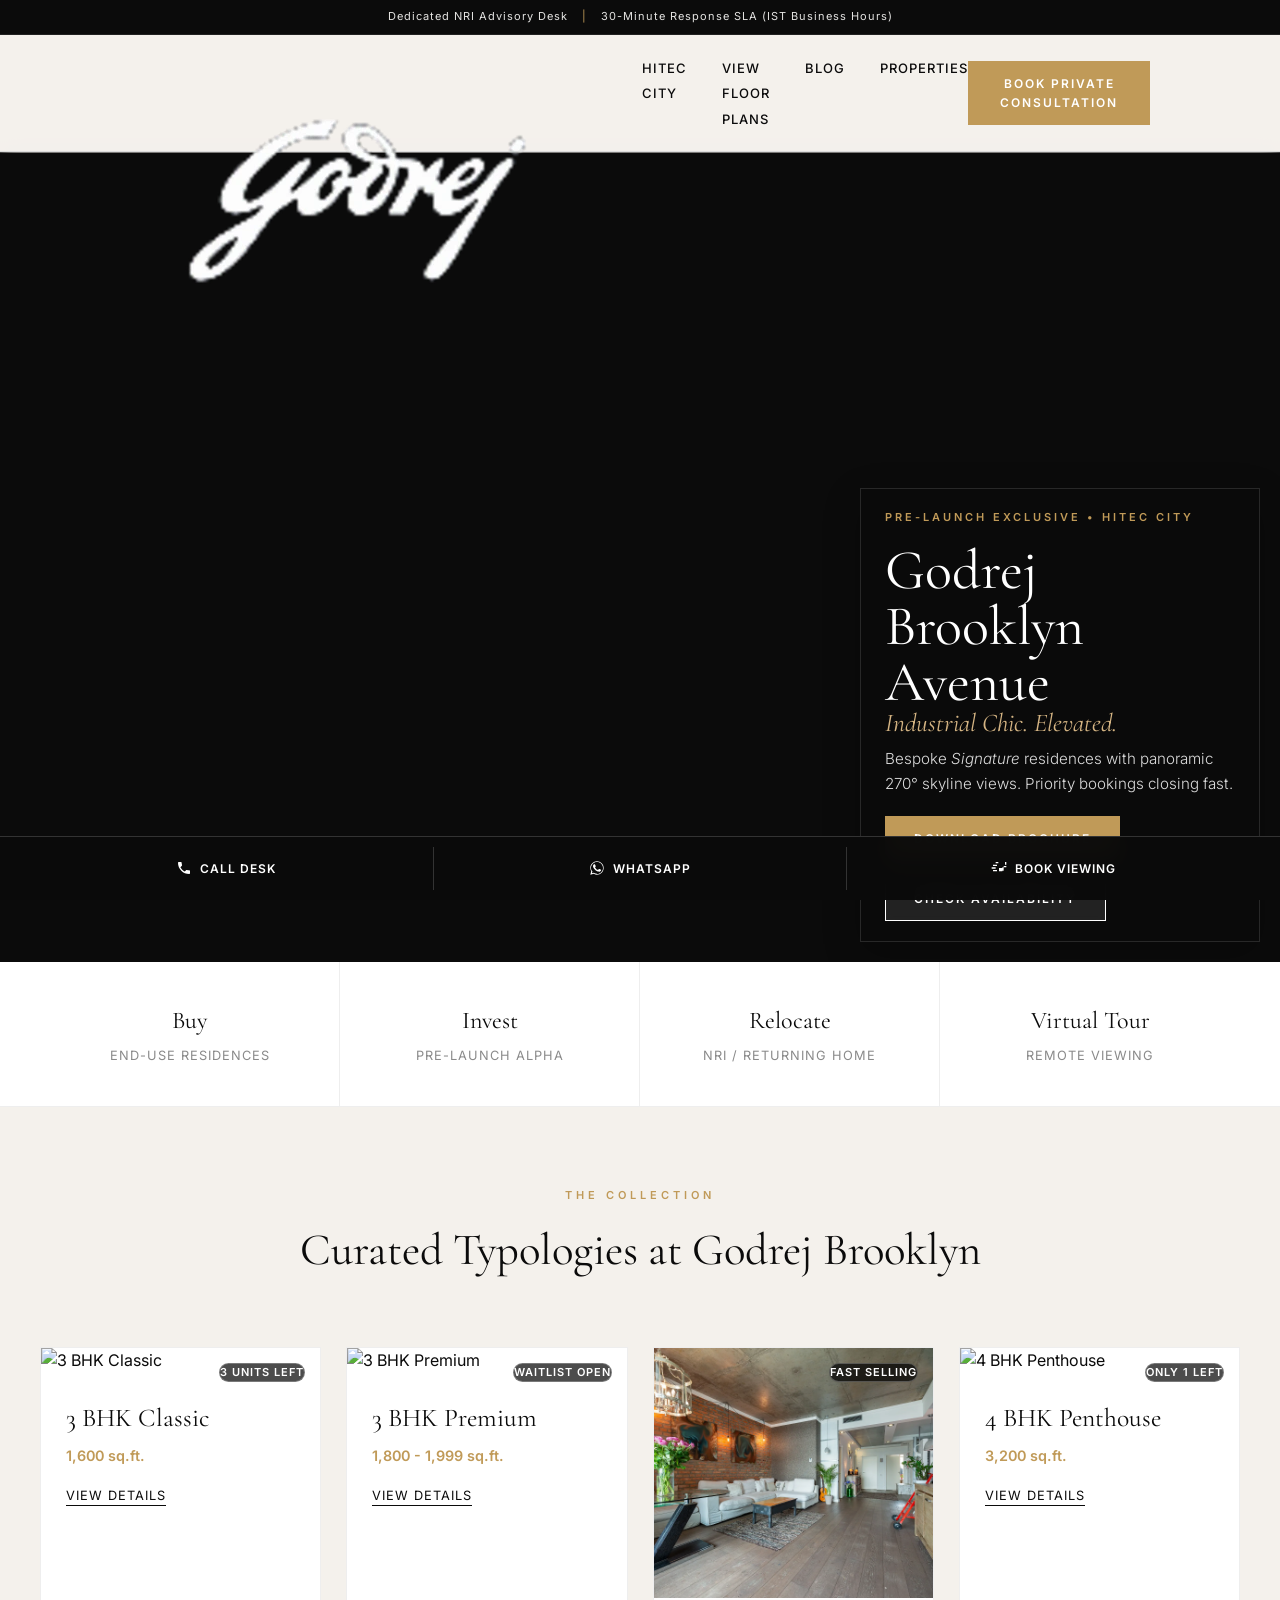
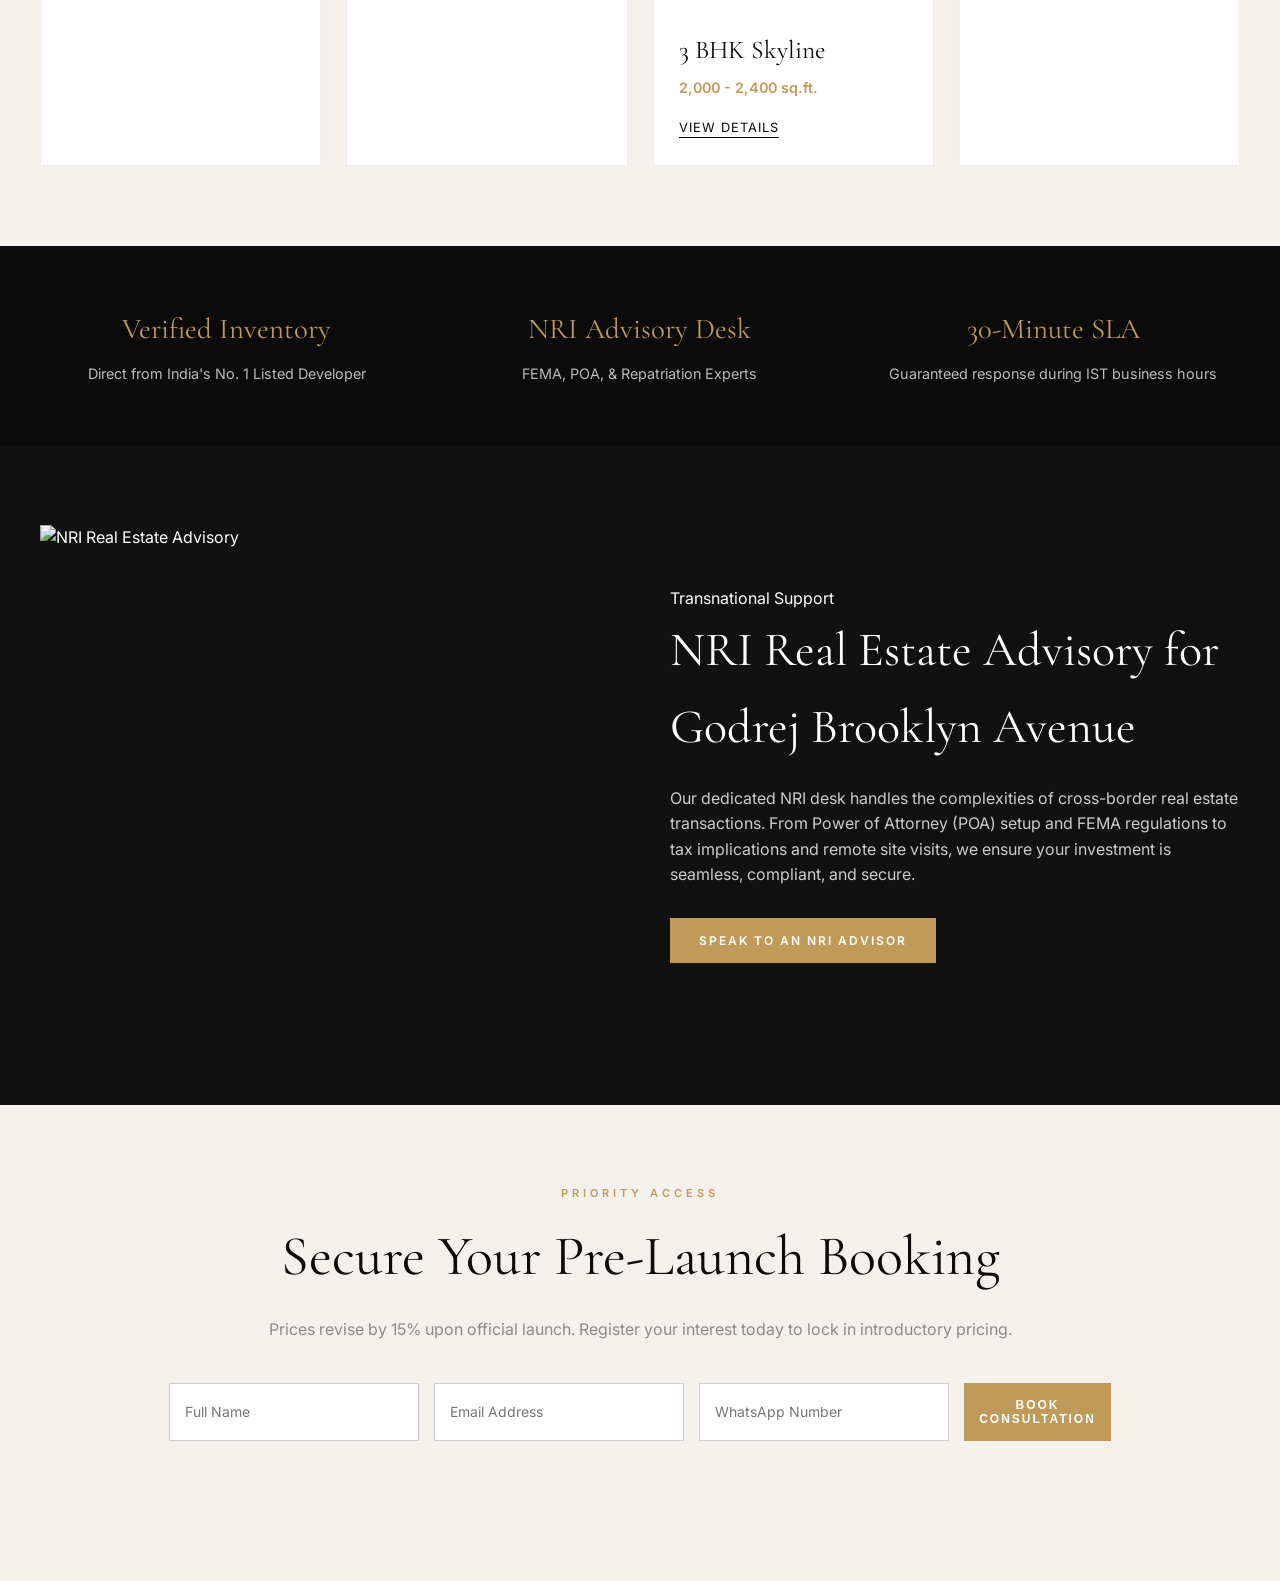
==== commit 6facc37c: "created blog page blog page created icons, logo updated" ====
--- a/index.html
+++ b/index.html
@@ -1,1248 +1,1248 @@
-﻿<!DOCTYPE html>
-<html lang="en">
-<head>
-    <meta charset="UTF-8">
-    <meta name="google-site-verification" content="Hfg813gVB6Gek4LrrPFak9vebSVxwl850ppmkaEFiAM" />
-    <meta name="viewport" content="width=device-width, initial-scale=1.0">
-    <title>Godrej Brooklyn Avenue | Luxury 3 & 4 BHK Apartments in Kukatpally, Hyderabad</title>
-    <!-- ═══════════════════════════════════════════════════════════
-       JSON-LD SCHEMA BLOCK — Free organic / WhatsApp rich preview
-       ═══════════════════════════════════════════════════════════ -->
-    <!-- 1. ApartmentComplex — shows up in Google real estate rich results -->
-    <script type="application/ld+json">
-        {
-          "@context": "https://schema.org",
-          "@type": "ApartmentComplex",
-          "name": "Godrej Brooklyn Avenue",
-          "description": "Brooklyn-themed ultra-luxury 3 & 4 BHK residences in Kukatpally, Hyderabad by Godrej Properties. Starting ₹2.19 Cr. Pre-launch priority booking.",
-          "url": "https://godrejbrooklynavenue.estate",
-          "address": {
-            "@type": "PostalAddress",
-            "streetAddress": "Kukatpally",
-            "addressLocality": "Hyderabad",
-            "addressRegion": "Telangana",
-            "postalCode": "500072",
-            "addressCountry": "IN"
-          },
-          "numberOfRooms": "3-4",
-          "petsAllowed": "true",
-          "amenityFeature": [
-            { "@type": "LocationFeatureSpecification", "name": "Clubhouse", "value": true },
-            { "@type": "LocationFeatureSpecification", "name": "Swimming Pool", "value": true },
-            { "@type": "LocationFeatureSpecification", "name": "Gym", "value": true },
-            { "@type": "LocationFeatureSpecification", "name": "Yoga", "value": true },
-            { "@type": "LocationFeatureSpecification", "name": "Banquet Hall", "value": true },
-            { "@type": "LocationFeatureSpecification", "name": "Cafe", "value": true },
-            { "@type": "LocationFeatureSpecification", "name": "24x7 Security", "value": true },
-            { "@type": "LocationFeatureSpecification", "name": "Pocket Gardens", "value": true },
-            { "@type": "LocationFeatureSpecification", "name": "Brooklyn Bridge Themed Play Area", "value": true },
-            { "@type": "LocationFeatureSpecification", "name": "Co-working Space", "value": true },
-            { "@type": "LocationFeatureSpecification", "name": "Squash Court", "value": true },
-            { "@type": "LocationFeatureSpecification", "name": "Terrace Party Area", "value": true }
-         ]
-        }
-    </script>
-
-    <!-- 2. RealEstateListing — individual unit offers for search indexing -->
-    <script type="application/ld+json">
-        {
-          "@context": "https://schema.org",
-          "@type": "ItemList",
-          "name": "Godrej Brooklyn Avenue — Available Units",
-          "description": "Pre-launch unit typologies at Godrej Brooklyn Avenue, Kukatpally, Hyderabad",
-          "itemListElement": [
-            {
-              "@type": "ListItem",
-              "position": 1,
-              "item": {
-                "@type": "Product",
-                "name": "3 BHK Classic — 1,588 sq.ft.",
-                "description": "3 BHK Classic apartment at Godrej Brooklyn Avenue, Kukatpally. 1,588 sq.ft. Booking amount ₹10 Lakhs.",
-                "offers": {
-                  "@type": "Offer",
-                  "price": "21900000",
-                  "priceCurrency": "INR",
-                  "availability": "https://schema.org/LimitedAvailability",
-                  "validThrough": "2026-06-29T17:00:00+05:30"
-                }
-              }
-            },
-            {
-              "@type": "ListItem",
-              "position": 2,
-              "item": {
-                "@type": "Product",
-                "name": "3 BHK Premium — 1,800–1,999 sq.ft.",
-                "description": "3 BHK Premium apartment at Godrej Brooklyn Avenue, Kukatpally. 1,800–1,999 sq.ft. Booking amount ₹15 Lakhs.",
-                "offers": {
-                  "@type": "Offer",
-                    "price": "23737500",
-                  "priceCurrency": "INR",
-                  "availability": "https://schema.org/LimitedAvailability",
-                  "validThrough": "2026-06-29T17:00:00+05:30"
-                }
-              }
-            },
-            {
-              "@type": "ListItem",
-              "position": 3,
-              "item": {
-                "@type": "Product",
-                "name": "3 BHK Grand — 2,000–2,300 sq.ft.",
-                "description": "3 BHK Grand apartment at Godrej Brooklyn Avenue, Kukatpally. 2,000–2,300 sq.ft. Booking amount ₹15 Lakhs.",
-                "offers": {
-                  "@type": "Offer",
-                   "price": "26375000",
-                  "priceCurrency": "INR",
-                  "image": "public/images/GodrejBrooklynAvenue_3BhkGrand.webp",
-                  "availability": "https://schema.org/LimitedAvailability",
-                  "validThrough": "2026-06-29T17:00:00+05:30"
-                }
-              }
-            },
-            {
-              "@type": "ListItem",
-              "position": 4,
-              "item": {
-                "@type": "Product",
-                "name": "4 BHK — 3,200 sq.ft.",
-                "description": "4 BHK ultra-luxury apartment at Godrej Brooklyn Avenue, Kukatpally. 3,200 sq.ft. Booking amount ₹20 Lakhs.",
-                "offers": {
-                  "@type": "Offer",
-                    "price": "42200000",
-                  "priceCurrency": "INR",
-                  "availability": "https://schema.org/LimitedAvailability",
-                  "validThrough": "2026-06-29T17:00:00+05:30"
-                }
-              }
-            }
-          ]
-        }
-    </script>
-
-    <!-- 3. FAQ Schema — Google shows these as rich result dropdowns (free traffic) -->
-    <script type="application/ld+json">
-        {
-          "@context": "https://schema.org",
-          "@type": "FAQPage",
-          "mainEntity": [
-            {
-              "@type": "Question",
-              "name": "Can an NRI buy a flat in Godrej Brooklyn Avenue?",
-              "acceptedAnswer": {
-                "@type": "Answer",
-                "text": "Yes. NRIs and PIOs can purchase residential property in India freely under FEMA regulations — no RBI permission required. Godrej Brooklyn Avenue, Kukatpally is open to NRI buyers. Contact Prudential Realty for an NRI-specific booking walkthrough."
-              }
-            },
-            {
-              "@type": "Question",
-              "name": "What is the price of flats in Godrej Brooklyn Avenue Kukatpally?",
-              "acceptedAnswer": {
-                "@type": "Answer",
-                "text": "Godrej Brooklyn Avenue, Kukatpally offers 3 BHK apartments starting from approximately ₹2.11 Cr (1,600 sq.ft.) and 4 BHK units at 3,200 sq.ft. Pre-launch booking amounts range from ₹10L to ₹20L."
-              }
-            },
-            {
-              "@type": "Question",
-              "name": "How do I pay the booking amount for Godrej Brooklyn Avenue from the US or UAE?",
-              "acceptedAnswer": {
-                "@type": "Answer",
-                "text": "NRI buyers can pay via NRE/NRO bank transfer or inward foreign currency remittance through standard banking channels. All transactions are FEMA-compliant. Prudential Realty's NRI desk will guide you through the complete process, including POA if you cannot travel to India."
-              }
-            },
-            {
-              "@type": "Question",
-              "name": "Is Aadhaar required to book a flat at Godrej Brooklyn Avenue?",
-              "acceptedAnswer": {
-                "@type": "Answer",
-                "text": "No. Aadhaar is not required at the booking stage. For domestic buyers, PAN card is sufficient. NRI buyers need a valid passport. Remaining KYC documents are collected during the site visit and agreement signing."
-              }
-            },
-            {
-              "@type": "Question",
-              "name": "What is the booking amount for Godrej Brooklyn Avenue?",
-              "acceptedAnswer": {
-                "@type": "Answer",
-                "text": "Pre-launch booking amounts are: ₹10 Lakhs for 3 BHK Classic (1,600 sq.ft.), ₹15 Lakhs for 3 BHK Premium (1,800–2,300 sq.ft.), and ₹20 Lakhs for 4 BHK (3,200 sq.ft.)."
-              }
-            }
-          ]
-        }
-    </script>
-
-    <!-- 4. LocalBusiness — registers Prudential Realty as the agent for this listing -->
-    <script type="application/ld+json">
-        {
-          "@context": "https://schema.org",
-          "@type": "RealEstateAgent",
-          "name": "Prudential Realty",
-          "description": "Authorized Channel Partner for Godrej Properties in Hyderabad. Occupier-side advisory firm specializing in premium residential and GCC commercial real estate.",
-          "url": "https://godrejbrooklynavenue.estate",
-          "address": {
-            "@type": "PostalAddress",
-            "addressLocality": "Hyderabad",
-            "addressRegion": "Telangana",
-            "addressCountry": "IN"
-          },
-          "areaServed": ["Hyderabad", "Kukatpally", "HITEC City", "Gachibowli"],
-          "contactPoint": {
-            "@type": "ContactPoint",
-            "contactType": "Sales",
-            "availableLanguage": ["English", "Hindi", "Telugu"]
-          }
-        }
-    </script>
-
-    <link rel="preconnect" href="https://fonts.googleapis.com">
-    <link rel="preconnect" href="https://fonts.gstatic.com" crossorigin>
-    <link href="https://fonts.googleapis.com/css2?family=Cormorant+Garamond:ital,wght@0,400;0,500;0,600;0,700;1,400&family=Inter:wght@300;400;500;600&display=swap" rel="stylesheet">
-    <!-- Google Tag Manager -->
-    <script>(function(w,d,s,l,i){w[l]=w[l]||[];w[l].push({'gtm.start':
-new Date().getTime(),event:'gtm.js'});var f=d.getElementsByTagName(s)[0],
-j=d.createElement(s),dl=l!='dataLayer'?'&l='+l:'';j.async=true;j.src=
-'https://www.googletagmanager.com/gtm.js?id='+i+dl;f.parentNode.insertBefore(j,f);
-})(window,document,'script','dataLayer','GTM-P82CZB7T');</script>
-    <!-- End Google Tag Manager -->
-    <style>
-        :root {
-            --onyx: #0B0B0B;
-            --cashmere: #F4F1EC;
-            --brass: #C09A58;
-            --brass-light: #D4B483;
-            --platinum: #E5E4E2;
-            --muted: #8A8A8A;
-        }
-
-        * {
-            margin: 0;
-            padding: 0;
-            box-sizing: border-box;
-        }
-
-        html {
-            scroll-behavior: smooth;
-        }
-
-        body {
-            font-family: 'Inter', sans-serif;
-            background-color: var(--cashmere);
-            color: var(--onyx);
-            line-height: 1.6;
-            padding-bottom: 60px; /* Space for sticky action bar */
-        }
-
-        h1, h2, h3, h4 {
-            font-family: 'Cormorant Garamond', serif;
-            font-weight: 400;
-        }
-
-        .container {
-            max-width: 1400px;
-            margin: 0 auto;
-            padding: 0 40px;
-        }
-
-        /* --- Top Bar --- */
-        .top-bar {
-            background: var(--onyx);
-            color: var(--platinum);
-            padding: 8px 0;
-            font-size: 11px;
-            letter-spacing: 1px;
-            text-align: center;
-            border-bottom: 1px solid #222;
-        }
-
-            .top-bar span {
-                color: var(--brass);
-                margin: 0 10px;
-            }
-
-        /* --- Header --- */
-        header {
-            position: sticky;
-            top: 0;
-            width: 100%;
-            background: rgba(244, 241, 236, 0.95);
-            backdrop-filter: blur(10px);
-            border-bottom: 1px solid #dcdcdc;
-            z-index: 1000;
-            padding: 20px 0;
-        }
-
-        .header-content {
-            display: flex;
-            align-items: center;
-            justify-content: space-between;
-            position: relative;
-            max-width: 1100px; /* ← add this */
-            margin: 0 auto; /* ← add this — centres it */
-            padding: 0 40px; /* ← add this — stops edges touching */
-        }
-
-        .hamburger {
-            display: none;
-            background: none;
-            border: none;
-            font-size: 2rem;
-            cursor: pointer;
-            color: var(--onyx);
-        }
-
-        .logo {
-            font-family: 'Cormorant Garamond', serif;
-            font-size: 24px;
-            font-weight: 700;
-            text-decoration: none;
-            color: var(--onyx);
-            height: 40px;
-        }
-
-            .logo span {
-                color: var(--brass);
-            }
-
-        nav ul {
-            list-style: none;
-            display: flex;
-            gap: 35px;
-        }
-
-        nav a {
-            text-decoration: none;
-            color: var(--onyx);
-            font-size: 13px;
-            font-weight: 500;
-            letter-spacing: 1px;
-            text-transform: uppercase;
-            transition: color 0.3s;
-        }
-
-            nav a:hover {
-                color: var(--brass);
-            }
-
-        .btn {
-            display: inline-block;
-            padding: 12px 28px;
-            font-size: 12px;
-            font-weight: 600;
-            letter-spacing: 2px;
-            text-transform: uppercase;
-            text-decoration: none;
-            border: 1px solid var(--onyx);
-            transition: all 0.3s ease;
-            cursor: pointer;
-            text-align: center;
-        }
-
-        .btn-brass {
-            background: var(--brass);
-            border-color: var(--brass);
-            color: #fff;
-        }
-
-            .btn-brass:hover {
-                background: transparent;
-                color: var(--brass);
-            }
-
-        .btn-outline-light {
-            border-color: #fff;
-            color: #fff;
-            background: rgba(255,255,255,0.1);
-            backdrop-filter: blur(4px);
-        }
-
-            .btn-outline-light:hover {
-                background: #fff;
-                color: var(--onyx);
-            }
-
-        .btn-outline-dark {
-            border-color: var(--onyx);
-            color: var(--onyx);
-            background: transparent;
-        }
-
-            .btn-outline-dark:hover {
-                background: var(--onyx);
-                color: #fff;
-            }
-
-        /* --- Cinematic Video Hero --- */
-        .hero {
-            position: relative;
-            height: 90vh;
-            min-height: 600px;
-            display: flex;
-            align-items: flex-end;
-            overflow: hidden;
-            background: var(--onyx);
-        }
-
-        .hero-video {
-            position: absolute;
-            top: 0;
-            left: 0;
-            width: 100%;
-            height: 100%;
-            object-fit: cover;
-            z-index: 1;
-            opacity: 0.8;
-        }
-
-        .hero-overlay {
-            position: absolute;
-            top: 0;
-            left: 0;
-            width: 100%;
-            height: 100%;
-            background: linear-gradient(to top, rgba(11,11,11,0.98) 0%, rgba(11,11,11,0.0) 25%), linear-gradient(to left, rgba(11,11,11,0.98) 0%, rgba(11,11,11,0.0) 35%); /* radial-gradient( ellipse at 100% 100%, rgba(11,11,11,0.95) 0%, rgba(11,11,11,0.6) 25%, rgba(11,11,11,0.0) 55% ); --- was linear-gradient(0deg, rgba(11,11,11,0.8) 0%, rgba(11,11,11,0.2) 40%, rgba(11,11,11,0.4) 100%), radial-gradient(ellipse at bottom right, rgba(11,11,11,0.95) 0%, transparent 35%); */
-            z-index: 2;
-        }
-
-        /* --- Glassmorphism Hero Card (The Actionable Threshold) --- */
-        .hero-card {
-            position: absolute; /* was relative; */
-            z-index: 3;
-            background: rgba(11, 11, 11, 0.40);
-            backdrop-filter: blur(8px);
-            border: 1px solid rgba(255,255,255,0.12);
-            padding: 20px 24px; /* was 40px */
-            right: 20px; /*was 40px*/
-            bottom: 20px; /* was 40 px - margin -  0 auto 10px 800px;   Align right */
-            max-width: 400px; /*was 480 px */
-            box-shadow: 0 12px 35px rgba(0,0,0,0.24);
-        }
-
-            .hero-card .small-caps {
-                font-size: 11px;
-                letter-spacing: 3px; /* reduced from 4px — stops text clipping */
-                text-transform: uppercase;
-                color: var(--brass);
-                font-weight: 600;
-                display: block;
-                margin-bottom: 15px;
-                padding-right: 4px; /* added this compensates for letter-spacing trail */
-            }
-
-            .hero-card h1 {
-                font-size: 3.5rem;
-                line-height: 1;
-                color: #fff;
-                margin-bottom: 12px;
-            }
-
-                .hero-card h1 span {
-                    display: block;
-                    font-style: italic;
-                    color: var(--brass-light);
-                    font-size: 1.6rem; /* was 2.5rem */
-                }
-
-            .hero-card p {
-                color: #ddd;
-                font-size: 0.95rem;
-                margin-bottom: 20px;
-                font-weight: 300;
-            }
-
-        .hero-segmented-cta {
-            display: flex;
-            gap: 15px;
-            flex-wrap: wrap;
-        }
-
-        /* --- Live Market Toasts --- */
-        .toast-container {
-            position: fixed;
-            bottom: 80px;
-            left: 20px;
-            z-index: 999;
-            width: 300px;
-        }
-
-        .toast {
-            background: rgba(255, 255, 255, 0.95);
-            backdrop-filter: blur(10px);
-            border-left: 4px solid var(--brass);
-            padding: 15px;
-            box-shadow: 0 10px 30px rgba(0,0,0,0.1);
-            margin-bottom: 10px;
-            display: flex;
-            align-items: center;
-            gap: 15px;
-            opacity: 0;
-            transform: translateY(20px);
-            transition: all 0.5s ease;
-        }
-
-            .toast.show {
-                opacity: 1;
-                transform: translateY(0);
-            }
-
-            .toast img {
-                width: 40px;
-                height: 40px;
-                border-radius: 50%;
-                object-fit: cover;
-            }
-
-        .toast-content h5 {
-            font-size: 13px;
-            font-weight: 600;
-            color: var(--onyx);
-        }
-
-        .toast-content p {
-            font-size: 11px;
-            color: var(--muted);
-            margin-top: 2px;
-        }
-
-        /* --- Intent Tiles --- */
-        .intent-strip {
-            background: #fff;
-            padding: 0;
-            border-bottom: 1px solid #eee;
-        }
-
-        .intent-grid {
-            display: grid;
-            grid-template-columns: repeat(4, 1fr);
-        }
-
-        .intent-tile {
-            padding: 40px 20px;
-            text-align: center;
-            border-right: 1px solid #eee;
-            transition: all 0.3s;
-            cursor: pointer;
-            text-decoration: none;
-            color: var(--onyx);
-            overflow: hidden;
-            position: relative;
-        }
-
-            .intent-tile:last-child {
-                border-right: none;
-            }
-
-            .intent-tile:hover {
-                background: var(--cashmere);
-            }
-
-                .intent-tile:hover h4 {
-                    color: var(--brass);
-                }
-
-            .intent-tile h4 {
-                font-size: 1.5rem;
-                margin-bottom: 5px;
-                transition: color 0.3s;
-            }
-
-            .intent-tile p {
-                font-size: 0.8rem;
-                color: var(--muted);
-                text-transform: uppercase;
-                letter-spacing: 1px;
-            }
-
-        /* --- Section Base --- */
-        section {
-            padding: 80px 0;
-        }
-
-        .section-header {
-            text-align: center;
-            margin-bottom: 60px;
-        }
-
-            .section-header h2 {
-                font-size: 2.8rem;
-                margin-bottom: 10px;
-            }
-
-        .small-caps-center {
-            font-size: 11px;
-            letter-spacing: 4px;
-            text-transform: uppercase;
-            color: var(--brass);
-            font-weight: 600;
-            display: block;
-            margin-bottom: 10px;
-        }
-
-        /* --- Shop Window Inventory (Fast Cards) --- */
-        .residences-grid {
-            display: grid;
-            grid-template-columns: repeat(4, 1fr);
-            gap: 25px;
-        }
-
-        .residence-card {
-            background: #fff;
-            border: 1px solid #eee;
-            transition: transform 0.3s, box-shadow 0.3s;
-            text-decoration: none;
-            color: var(--onyx);
-            position: relative;
-            overflow: hidden;
-        }
-
-            .residence-card:hover {
-                transform: translateY(-8px);
-                box-shadow: 0 20px 40px rgba(0,0,0,0.08);
-            }
-
-        .residence-img {
-            height: 250px;
-            width: 100%;
-            object-fit: cover;
-        }
-
-        .scarcity-tag {
-            position: absolute;
-            top: 15px;
-            right: 15px;
-            z-index: 4; /*was 2*/
-            background: rgba(0,0,0,0.7); /* was var(--onyx) or #c89b3c; */
-            backdrop-filter: blur(6px);
-            border: 1px solid rgba(255,255,255,0.25);
-            color: #fff; /* var(--brass); */
-            font-size: 11px;
-            padding: 8px 14 px; /* was 5px 10px; */
-            font-weight: 600;
-            border-radius: 30px;
-            text-transform: uppercase;
-            letter-spacing: 1px;
-        }
-
-        .residence-info {
-            padding: 25px;
-        }
-
-            .residence-info h3 {
-                font-size: 1.6rem;
-                margin-bottom: 5px;
-            }
-
-            .residence-info .size {
-                color: var(--brass);
-                font-size: 0.9rem;
-                font-weight: 600;
-                margin-bottom: 15px;
-                display: block;
-            }
-
-            .residence-info .view-link {
-                font-size: 0.8rem;
-                text-transform: uppercase;
-                letter-spacing: 1px;
-                border-bottom: 1px solid var(--onyx);
-                padding-bottom: 2px;
-            }
-
-        /* --- Trust Strip --- */
-        .trust-strip {
-            background: var(--onyx);
-            color: #fff;
-            padding: 60px 0;
-        }
-
-        .trust-grid {
-            display: grid;
-            grid-template-columns: repeat(3, 1fr);
-            gap: 40px;
-            text-align: center;
-        }
-
-        .trust-item h4 {
-            color: var(--brass);
-            font-size: 1.8rem;
-            margin-bottom: 10px;
-        }
-
-        .trust-item p {
-            color: #bbb;
-            font-size: 0.9rem;
-        }
-
-        /* --- NRI Preview --- */
-        .nri-preview {
-            background: #111;
-            color: #fff;
-        }
-
-        .nri-grid {
-            display: grid;
-            grid-template-columns: 1fr 1fr;
-            gap: 60px;
-            align-items: center;
-        }
-
-        .nri-img {
-            width: 100%;
-            height: 500px;
-            object-fit: cover;
-            filter: grayscale(20%);
-        }
-
-        .nri-content h2 {
-            font-size: 3rem;
-            margin-bottom: 20px;
-        }
-
-        .nri-content p {
-            color: #ccc;
-            margin-bottom: 30px;
-        }
-
-        /* --- Final CTA --- */
-        .final-cta {
-            background: var(--cashmere);
-            text-align: center;
-        }
-
-            .final-cta h2 {
-                font-size: 3.5rem;
-                margin-bottom: 15px;
-            }
-
-            .final-cta p {
-                margin-bottom: 40px;
-                color: var(--muted);
-            }
-
-        .inline-form {
-            display: flex;
-            gap: 15px;
-            justify-content: center;
-            max-width: 600px;
-            margin: 0 auto;
-        }
-
-            .inline-form input {
-                padding: 15px;
-                border: 1px solid #ccc;
-                flex: 2;
-                font-size: 14px;
-                font-family: 'Inter', sans-serif;
-            }
-
-            .inline-form button {
-                flex: 1;
-                padding: 15px;
-                border: none;
-            }
-
-        /* --- Sticky Action Bar (Mobile & Desktop) --- */
-        .action-bar {
-            position: fixed;
-            bottom: 0;
-            left: 0;
-            width: 100%;
-            background: rgba(11,11,11,0.98);
-            backdrop-filter: blur(10px);
-            z-index: 998;
-            display: flex;
-            justify-content: center;
-            gap: 0;
-            padding: 10px 20px;
-            border-top: 1px solid #333;
-        }
-
-            .action-bar a {
-                flex: 1;
-                text-align: center;
-                color: #fff;
-                text-decoration: none;
-                font-size: 12px;
-                font-weight: 600;
-                text-transform: uppercase;
-                letter-spacing: 1px;
-                padding: 12px;
-                border-right: 1px solid #333;
-                display: flex;
-                align-items: center;
-                justify-content: center;
-                gap: 8px;
-                transition: color 0.3s;
-            }
-
-                .action-bar a:last-child {
-                    border-right: none;
-                }
-
-                .action-bar a:hover {
-                    color: var(--brass);
-                }
-
-            .action-bar svg {
-                width: 16px;
-                height: 16px;
-                fill: currentColor;
-            }
-
-        @media (max-width: 900px) {
-
-            .hamburger {
-                display: block;
-                order: 2;
-            }
-
-            @media (max-width: 600px) {
-                .scarcity-tag {
-                    top: 10px;
-                    right: 10px;
-                    padding: 6px 12px;
-                    font-size: 10px;
-                }
-                .logo {
-                    height: 30px; /* slightly smaller on phones */
-                }
-            }
-
-            nav {
-                display: none;
-                width: 100%;
-                position: absolute;
-                top: 100%;
-                left: 0;
-                background: rgba(255,255,255,0.96);
-                backdrop-filter: blur(12px);
-                padding: 20px;
-                box-shadow: 0 10px 30px rgba(0,0,0,0.15);
-            }
-
-                nav.active {
-                    display: block;
-                }
-
-                nav ul {
-                    flex-direction: column;
-                    gap: 20px;
-                    align-items: center;
-                }
-
-            .btn-brass {
-                display: none;
-            }
-        }
-
-        @media (max-width: 900px) {
-            .hero-card {
-                margin: 0 20px 30px 20px;
-                padding: 24px;
-            }
-
-                .hero-card h1 {
-                    font-size: 2.2rem;
-                }
-
-                    .hero-card h1 span {
-                        font-size: 1.4rem;
-                    }
-
-            .intent-grid, .residences-grid, .trust-grid, .nri-grid {
-                grid-template-columns: 1fr;
-            }
-
-            .intent-tile {
-                border-right: none;
-                border-bottom: 1px solid #eee;
-            }
-
-            nav {
-                display: none;
-            }
-
-            .inline-form {
-                flex-direction: column;
-            }
-
-            .toast-container {
-                display: none;
-            }
-            /* Hide toasts on mobile to avoid clutter */
-        }
-        /* Modal Styles */
-        .modal-overlay {
-            display: none; /* Hidden by default */
-            position: fixed;
-            top: 0;
-            left: 0;
-            width: 100%;
-            height: 100%;
-            background: rgba(11, 11, 11, 0.85);
-            backdrop-filter: blur(8px);
-            z-index: 9999;
-            justify-content: center;
-            align-items: center;
-        }
-
-            .modal-overlay.active {
-                display: flex;
-            }
-
-        .modal-content {
-            background: var(--cashmere);
-            padding: 50px;
-            max-width: 500px;
-            width: 90%;
-            text-align: center;
-            position: relative;
-            box-shadow: 0 20px 60px rgba(0,0,0,0.3);
-            animation: slideUp 0.4s ease;
-        }
-
-        @keyframes slideUp {
-            from {
-                transform: translateY(30px);
-                opacity: 0;
-            }
-
-            to {
-                transform: translateY(0);
-                opacity: 1;
-            }
-        }
-
-        .modal-close {
-            position: absolute;
-            top: 15px;
-            right: 20px;
-            font-size: 28px;
-            cursor: pointer;
-            color: var(--muted);
-            transition: color 0.3s;
-        }
-
-            .modal-close:hover {
-                color: var(--onyx);
-            }
-
-        .modal-cta-options {
-            display: flex;
-            flex-direction: column;
-            margin-top: 25px;
-        }
-    </style>
-    <!-- JSON-LD Schema for Real Estate Project -->
-    <script type="application/ld+json">
-        {
-          "@context": "https://schema.org",
-          "@type": "ApartmentComplex",
-          "name": "Godrej Brooklyn Avenue",
-          "description": "Ultra-luxury pre-launch apartment project in Kukatpally, Hyderabad featuring 45-floor twin towers, 270-degree views, and a 75,000 sq.ft. clubhouse.",
-          "url": "https://godrejbrooklynavenue.estate",
-          "telephone": "+91-9908-622-295",
-          "address": {
-            "@type": "PostalAddress",
-            "addressLocality": "Hyderabad",
-            "addressRegion": "Telangana",
-            "addressCountry": "IN"
-          },
-          "numberOfBedrooms": "3, 4",
-          "amenityFeature": [
-            {"@type": "LocationFeatureSpecification", "name": "75,000 Sq.Ft. Clubhouse"},
-            {"@type": "LocationFeatureSpecification", "name": "Sky Lounge"},
-            {"@type": "LocationFeatureSpecification", "name": "270 Degree Views"}
-          ]
-        }
-    </script>
-
-    <!-- JSON-LD Schema for Your Agency (Real Estate Agent) -->
-    <script type="application/ld+json">
-        {
-          "@context": "https://schema.org",
-          "@type": "RealEstateAgent",
-          "name": "Prudential Realty",
-          "image": "https://godrejbrooklynavenue.estate/public/icon/logo1.webbp",
-          "url": "https://godrejbrooklynavenue.estate",
-          "telephone": "+91-9908-622-295",
-          "areaServed": ["Hyderabad", "United States", "Gulf", "Europe"],
-          "address": {
-            "@type": "PostalAddress",
-            "addressLocality": "Hyderabad",
-            "addressRegion": "Telangana",
-            "postalCode": "500081",
-            "addressCountry": "IN"
-          }
-        }
-    </script>
-</head>
-<body>
-
-    <!-- Google Tag Manager (noscript) -->
-    <noscript>
-        <iframe src="https://www.googletagmanager.com/ns.html?id=GTM-P82CZB7T"
-                height="0" width="0" style="display:none;visibility:hidden"></iframe>
-    </noscript>
-    <!-- End Google Tag Manager (noscript) -->
-    <!-- Top Bar -->
-    <div class="top-bar">
-        Dedicated NRI Advisory Desk <span>|</span> 30-Minute Response SLA (IST Business Hours)
-    </div>
-
-
-    <!-- Header -->
-    <header>
-        <div class="container header-content">
-
-            <a href="#" class="logo">
-                <img src="public/icons/Logo.webp" alt="Godrej Properties Logo">
-            </a>
-
-            <button class="hamburger" id="hamburger">
-                ☰
-            </button>
-
-            <nav id="navMenu">
-                <ul>
-                    <li><a href="https://en.wikipedia.org/wiki/HITEC_City">Hitec City</a></li>
-                    <li><a href="floor-plans.html">View Floor Plans</a></li>
-                    <li><a href="blog-kukatpally-luxury-real-estate.html">Blog</a></li>
-                    <li><a href="property-detail.html">Properties</a></li>
-                </ul>
-            </nav>
-
-            <a href="booking.html" class="btn btn-brass">
-                Book Private Consultation
-            </a>
-
-        </div>
-    </header>
-
-    <!-- Cinematic Video Hero & Glass Card -->
-    <section class="hero">
-        <!-- Pexels Video Link: Modern Luxury Interior. Replace src with your local folder path later -->
-        <video class="hero-video" autoplay muted loop playsinline preload="auto" poster="/public/images/hero-poster.jpg">
-            <!-- Point to the public folder -->
-            <source src="public/videos/hero-video.mp4" type="video/mp4">
-        </video>
-
-        <div class="hero-overlay"></div>
-
-        <div class="hero-card">
-            <span class="small-caps">Pre-Launch Exclusive • HITEC City</span>
-            <h1>Godrej Brooklyn Avenue<span>Industrial Chic. Elevated.</span></h1>
-            <p>Bespoke <i>Signature</i> residences with panoramic 270° skyline views. Priority bookings closing fast.</p>
-            <div class="hero-segmented-cta">
-                <a href="#book" class="btn btn-brass">Download Brochure</a>
-                <a href="#residences" class="btn btn-outline-light">Check Availability</a>
-            </div>
-        </div>
-    </section>
-
-    <!-- Intent Routing Tiles (Market Lanes) -->
-    <div class="intent-strip">
-        <div class="container">
-            <div class="intent-grid">
-                <a href="#" class="intent-tile">
-                    <h4>Buy</h4>
-                    <p>End-Use Residences</p>
-                </a>
-                <a href="#" class="intent-tile">
-                    <h4>Invest</h4>
-                    <p>Pre-Launch Alpha</p>
-                </a>
-                <a href="#" class="intent-tile">
-                    <h4>Relocate</h4>
-                    <p>NRI / Returning Home</p>
-                </a>
-                <a href="#" class="intent-tile">
-                    <h4>Virtual Tour</h4>
-                    <p>Remote Viewing</p>
-                </a>
-            </div>
-        </div>
-    </div>
-
-    <!-- Featured Residences (Shop Window) -->
-    <section id="residences">
-        <div class="container">
-            <div class="section-header">
-                <span class="small-caps-center">The Collection</span>
-                <h2>Curated Typologies at Godrej Brooklyn</h2>
-            </div>
-            <div class="residences-grid">
-                <!-- Card 1 -->
-                <a href="property-detail.html" class="residence-card">
-                    <div class="scarcity-tag">3 Units Left</div>
-                    <img src="https://images.unsplash.com/photo-1505693416388-ac5ce068fe85?q=80&w=800&auto=format&fit=crop" alt="3 BHK Classic" class="residence-img">
-                    <div class="residence-info">
-                        <h3>3 BHK Classic</h3>
-                        <span class="size">1,600 sq.ft.</span>
-                        <span class="view-link">View Details</span>
-                    </div>
-                </a>
-                <!-- Card 2 -->
-                <a href="property-detail.html" class="residence-card">
-                    <div class="scarcity-tag">Waitlist Open</div>
-                    <img src="https://images.unsplash.com/photo-1616486338812-3dadae4b4ace?q=80&w=800&auto=format&fit=crop" alt="3 BHK Premium" class="residence-img">
-                    <div class="residence-info">
-                        <h3>3 BHK Premium</h3>
-                        <span class="size">1,800 - 1,999 sq.ft.</span>
-                        <span class="view-link">View Details</span>
-                    </div>
-                </a>
-                <!-- Card 3 -->
-                <a href="property-detail.html" class="residence-card">
-                    <div class="scarcity-tag">Fast Selling</div>
-                    <img src="public/images/brooklyn.webp" alt="3 BHK Brooklyn Avenue Interior" class="residence-img">
-                    <div class="residence-info">
-                        <h3>3 BHK Skyline</h3>
-                        <span class="size">2,000 - 2,400 sq.ft.</span>
-                        <span class="view-link">View Details</span>
-                    </div>
-                </a>
-                <!-- Card 4 -->
-                <a href="property-detail.html" class="residence-card">
-                    <div class="scarcity-tag">Only 1 Left</div>
-                    <img src="https://images.unsplash.com/photo-1600585154340-be6161a56a0c?q=80&w=800&auto=format&fit=crop" alt="4 BHK Penthouse" class="residence-img">
-                    <div class="residence-info">
-                        <h3>4 BHK Penthouse</h3>
-                        <span class="size">3,200 sq.ft.</span>
-                        <span class="view-link">View Details</span>
-                    </div>
-                </a>
-            </div>
-        </div>
-    </section>
-
-    <!-- Trust Strip -->
-    <section class="trust-strip" style="padding: 60px 0;">
-        <div class="container">
-            <div class="trust-grid">
-                <div class="trust-item">
-                    <h4>Verified Inventory</h4>
-                    <p>Direct from India's No. 1 Listed Developer</p>
-                </div>
-                <div class="trust-item">
-                    <h4>NRI Advisory Desk</h4>
-                    <p>FEMA, POA, & Repatriation Experts</p>
-                </div>
-                <div class="trust-item">
-                    <h4>30-Minute SLA</h4>
-                    <p>Guaranteed response during IST business hours</p>
-                </div>
-            </div>
-        </div>
-    </section>
-
-    <!-- NRI Preview -->
-    <section class="nri-preview">
-        <div class="container nri-grid">
-            <img src="https://images.unsplash.com/photo-1582407947304-fd86f028f716?q=80&w=1000&auto=format&fit=crop" alt="NRI Real Estate Advisory" class="nri-img">
-            <div class="nri-content">
-                <span class="small-caps">Transnational Support</span>
-                <h2>NRI Real Estate Advisory for Godrej Brooklyn Avenue</h2>
-                <p>Our dedicated NRI desk handles the complexities of cross-border real estate transactions. From Power of Attorney (POA) setup and FEMA regulations to tax implications and remote site visits, we ensure your investment is seamless, compliant, and secure.</p>
-                <a href="#" class="btn btn-brass">Speak to an NRI Advisor</a>
-            </div>
-        </div>
-    </section>
-
-    <!-- Final CTA -->
-    <section class="final-cta" id="book">
-        <div class="container">
-            <span class="small-caps-center">Priority Access</span>
-            <h2>Secure Your Pre-Launch Booking</h2>
-            <p>Prices revise by 15% upon official launch. Register your interest today to lock in introductory pricing.</p>
-            <form class="inline-form" action="https://formspree.io/f/mlgkvene" method="POST">
-                <input type="text" name="name" placeholder="Full Name" required>
-                <input type="email" name="email" placeholder="Email Address" required>
-                <input type="tel" name="phone" placeholder="WhatsApp Number" required>
-                <button type="submit" class="btn btn-brass">Book Consultation</button>
-            </form>
-        </div>
-    </section>
-
-    <!-- Live Market Toast Notification Container -->
-    <div class="toast-container" id="toastContainer"></div>
-
-    <!-- Sticky Action Bar (Always Visible) -->
-    <div class="action-bar">
-        <a href="tel:+918978330460">
-            <svg viewBox="0 0 24 24"><path d="M6.62 10.79c1.44 2.83 3.76 5.14 6.59 6.59l2.2-2.2c.27-.27.67-.36 1.02-.24 1.12.37 2.33.57 3.57.57.55 0 1 .45 1 1V20c0 .55-.45 1-1 1-9.39 0-17-7.61-17-17 0-.55.45-1 1-1h3.5c.55 0 1 .45 1 1 0 1.25.2 2.45.57 3.57.11.35.03.74-.25 1.02l-2.2 2.2z" /></svg>
-            Call Desk
-        </a>
-        <a href="https://wa.me/919908622295">
-            <svg viewBox="0 0 24 24"><path d="M17.47 14.38c-.3-.15-1.76-.87-2.03-.97-.27-.1-.47-.15-.67.15-.2.3-.77.97-.94 1.17-.17.2-.35.22-.65.07-.3-.15-1.25-.46-2.38-1.47-.88-.78-1.47-1.75-1.64-2.05-.17-.3-.02-.46.13-.61.13-.13.3-.35.45-.52.15-.17.2-.3.3-.5.1-.2.05-.37-.02-.52-.07-.15-.67-1.62-.92-2.22-.24-.58-.49-.5-.67-.51-.17-.01-.37-.01-.57-.01-.2 0-.52.07-.8.37-.27.3-1.04 1.02-1.04 2.48 0 1.46 1.07 2.87 1.22 3.07.15.2 2.1 3.2 5.08 4.48.71.31 1.26.49 1.69.62.71.23 1.36.2 1.87.12.57-.09 1.76-.72 2-1.41.25-.69.25-1.28.17-1.41-.07-.13-.27-.21-.57-.36z" /><path d="M12 2C6.48 2 2 6.48 2 12c0 1.76.46 3.41 1.27 4.85L2 22l5.25-1.38C8.66 21.43 10.28 22 12 22c5.52 0 10-4.48 10-10S17.52 2 12 2zm0 18.5c-1.52 0-2.96-.4-4.21-1.1l-.3-.18-3.12.82.83-3.04-.2-.31C3.31 15.47 3 13.77 3 12c0-4.96 4.04-9 9-9s9 4.04 9 9-4.04 9-9 9z" /></svg>
-            WhatsApp
-        </a>
-        <!-- Replace YOUR_GOOGLE_CALENDAR_LINK with your actual link -->
-        <a href="https://calendar.app.google/RZeHMy9JhTBH4zxP8" target="_blank" rel="noopener noreferrer">
-            <svg viewBox="0 0 24 24"><path d="M17 12h-5v5h5v-5zM11 3H7v2h4V3zm-2 4H3v2h6V7zm-2 4H1v2h6v-2zm2 4H3v2h6v-2zm10-4h-2v5h2v-5zm4-2h-4v2h4V9zm0-4h-2v2h2V5zm0-2h-2v2h2V3z" /></svg>
-            Book Viewing
-        </a>
-    </div>
-    </div>
-
-    <script>// --- Live Market Toast Script ---
-        const notifications = [
-            { name: "Rajesh K.", location: "Dubai, UAE", action: "requested a brochure for 3BHK Skyline.", img: "https://images.unsplash.com/photo-1500648767791-00dcc994a43e?q=80&w=100&auto=format&fit=crop" },
-            { name: "Priya S.", location: "New Jersey, US", action: "booked a private consultation.", img: "https://images.unsplash.com/photo-1494790108377-be9c29b29330?q=80&w=100&auto=format&fit=crop" },
-            { name: "Anil M.", location: "Hyderabad, IN", action: "checked availability for 4BHK Penthouse.", img: "https://images.unsplash.com/photo-1599566150163-29194dcaad36?q=80&w=100&auto=format&fit=crop" }
-        ];
-
-        let currentNotif = 0;
-        const toastContainer = document.getElementById('toastContainer');
-
-        function showToast() {
-            const data = notifications[currentNotif];
-            const toast = document.createElement('div');
-            toast.className = 'toast';
-            toast.innerHTML = `
-                <img src="${data.img}" alt="User">
-                <div class="toast-content">
-                    <h5>${data.name} (${data.location})</h5>
-                    <p>${data.action}</p>
-                </div>
-            `;
-            toastContainer.appendChild(toast);
-
-            // Trigger fade in
-            setTimeout(() => toast.classList.add('show'), 100);
-
-            // Remove after 5 seconds
-            setTimeout(() => {
-                toast.classList.remove('show');
-                setTimeout(() => toast.remove(), 500);
-            }, 5000);
-
-            // Cycle to next notification
-            currentNotif = (currentNotif + 1) % notifications.length;
-        }
-
-        // Show first toast after 3 seconds, then every 8 seconds
-        setTimeout(showToast, 3000);
-        setInterval(showToast, 8000);</script>
-    <!-- Booking Modal Popup -->
-    <div id="bookingModal" class="modal-overlay">
-        <div class="modal-content">
-            <span class="modal-close" onclick="closeModal()">&times;</span>
-            <span class="small-caps-center">Priority Access</span>
-            <h2>Book Your Private Consultation</h2>
-            <p>Pre-launch prices revise by 15% on launch day. Speak to our NRI desk today to secure your residence at introductory pricing.</p>
-
-            <div class="modal-cta-options">
-                <a href="booking.html" class="btn btn-brass" style="margin-bottom: 15px;">Continue to Booking Form</a>
-                <a href="https://wa.me/919908622295" class="btn btn-outline-dark">Prefer to WhatsApp First?</a>
-            </div>
-            <p style="font-size: 11px; color: var(--muted); margin-top: 15px;">🔒 30-Minute Response SLA during IST business hours.</p>
-        </div>
-    </div>
-    <script>const hamburger = document.getElementById('hamburger');
-const navMenu = document.getElementById('navMenu');
-
-hamburger.addEventListener('click', () => {
-    navMenu.classList.toggle('active');
-});</script>
-
-</body>
-</html>
+﻿<!DOCTYPE html>
+<html lang="en">
+<head>
+    <meta charset="UTF-8">
+    <meta name="google-site-verification" content="Hfg813gVB6Gek4LrrPFak9vebSVxwl850ppmkaEFiAM" />
+    <meta name="viewport" content="width=device-width, initial-scale=1.0">
+    <title>Godrej Brooklyn Avenue | Luxury 3 & 4 BHK Apartments in Kukatpally, Hyderabad</title>
+    <!-- ═══════════════════════════════════════════════════════════
+       JSON-LD SCHEMA BLOCK — Free organic / WhatsApp rich preview
+       ═══════════════════════════════════════════════════════════ -->
+    <!-- 1. ApartmentComplex — shows up in Google real estate rich results -->
+    <script type="application/ld+json">
+        {
+          "@context": "https://schema.org",
+          "@type": "ApartmentComplex",
+          "name": "Godrej Brooklyn Avenue",
+          "description": "Brooklyn-themed ultra-luxury 3 & 4 BHK residences in Kukatpally, Hyderabad by Godrej Properties. Starting ₹2.19 Cr. Pre-launch priority booking.",
+          "url": "https://godrejbrooklynavenue.estate",
+          "address": {
+            "@type": "PostalAddress",
+            "streetAddress": "Kukatpally",
+            "addressLocality": "Hyderabad",
+            "addressRegion": "Telangana",
+            "postalCode": "500072",
+            "addressCountry": "IN"
+          },
+          "numberOfRooms": "3-4",
+          "petsAllowed": "true",
+          "amenityFeature": [
+            { "@type": "LocationFeatureSpecification", "name": "Clubhouse", "value": true },
+            { "@type": "LocationFeatureSpecification", "name": "Swimming Pool", "value": true },
+            { "@type": "LocationFeatureSpecification", "name": "Gym", "value": true },
+            { "@type": "LocationFeatureSpecification", "name": "Yoga", "value": true },
+            { "@type": "LocationFeatureSpecification", "name": "Banquet Hall", "value": true },
+            { "@type": "LocationFeatureSpecification", "name": "Cafe", "value": true },
+            { "@type": "LocationFeatureSpecification", "name": "24x7 Security", "value": true },
+            { "@type": "LocationFeatureSpecification", "name": "Pocket Gardens", "value": true },
+            { "@type": "LocationFeatureSpecification", "name": "Brooklyn Bridge Themed Play Area", "value": true },
+            { "@type": "LocationFeatureSpecification", "name": "Co-working Space", "value": true },
+            { "@type": "LocationFeatureSpecification", "name": "Squash Court", "value": true },
+            { "@type": "LocationFeatureSpecification", "name": "Terrace Party Area", "value": true }
+         ]
+        }
+    </script>
+
+    <!-- 2. RealEstateListing — individual unit offers for search indexing -->
+    <script type="application/ld+json">
+        {
+          "@context": "https://schema.org",
+          "@type": "ItemList",
+          "name": "Godrej Brooklyn Avenue — Available Units",
+          "description": "Pre-launch unit typologies at Godrej Brooklyn Avenue, Kukatpally, Hyderabad",
+          "itemListElement": [
+            {
+              "@type": "ListItem",
+              "position": 1,
+              "item": {
+                "@type": "Product",
+                "name": "3 BHK Classic — 1,588 sq.ft.",
+                "description": "3 BHK Classic apartment at Godrej Brooklyn Avenue, Kukatpally. 1,588 sq.ft. Booking amount ₹10 Lakhs.",
+                "offers": {
+                  "@type": "Offer",
+                  "price": "21900000",
+                  "priceCurrency": "INR",
+                  "availability": "https://schema.org/LimitedAvailability",
+                  "validThrough": "2026-06-29T17:00:00+05:30"
+                }
+              }
+            },
+            {
+              "@type": "ListItem",
+              "position": 2,
+              "item": {
+                "@type": "Product",
+                "name": "3 BHK Premium — 1,800–1,999 sq.ft.",
+                "description": "3 BHK Premium apartment at Godrej Brooklyn Avenue, Kukatpally. 1,800–1,999 sq.ft. Booking amount ₹15 Lakhs.",
+                "offers": {
+                  "@type": "Offer",
+                    "price": "23737500",
+                  "priceCurrency": "INR",
+                  "availability": "https://schema.org/LimitedAvailability",
+                  "validThrough": "2026-06-29T17:00:00+05:30"
+                }
+              }
+            },
+            {
+              "@type": "ListItem",
+              "position": 3,
+              "item": {
+                "@type": "Product",
+                "name": "3 BHK Grand — 2,000–2,300 sq.ft.",
+                "description": "3 BHK Grand apartment at Godrej Brooklyn Avenue, Kukatpally. 2,000–2,300 sq.ft. Booking amount ₹15 Lakhs.",
+                "offers": {
+                  "@type": "Offer",
+                   "price": "26375000",
+                  "priceCurrency": "INR",
+                  "image": "public/images/GodrejBrooklynAvenue_3BhkGrand.webp",
+                  "availability": "https://schema.org/LimitedAvailability",
+                  "validThrough": "2026-06-29T17:00:00+05:30"
+                }
+              }
+            },
+            {
+              "@type": "ListItem",
+              "position": 4,
+              "item": {
+                "@type": "Product",
+                "name": "4 BHK — 3,200 sq.ft.",
+                "description": "4 BHK ultra-luxury apartment at Godrej Brooklyn Avenue, Kukatpally. 3,200 sq.ft. Booking amount ₹20 Lakhs.",
+                "offers": {
+                  "@type": "Offer",
+                    "price": "42200000",
+                  "priceCurrency": "INR",
+                  "availability": "https://schema.org/LimitedAvailability",
+                  "validThrough": "2026-06-29T17:00:00+05:30"
+                }
+              }
+            }
+          ]
+        }
+    </script>
+
+    <!-- 3. FAQ Schema — Google shows these as rich result dropdowns (free traffic) -->
+    <script type="application/ld+json">
+        {
+          "@context": "https://schema.org",
+          "@type": "FAQPage",
+          "mainEntity": [
+            {
+              "@type": "Question",
+              "name": "Can an NRI buy a flat in Godrej Brooklyn Avenue?",
+              "acceptedAnswer": {
+                "@type": "Answer",
+                "text": "Yes. NRIs and PIOs can purchase residential property in India freely under FEMA regulations — no RBI permission required. Godrej Brooklyn Avenue, Kukatpally is open to NRI buyers. Contact Prudential Realty for an NRI-specific booking walkthrough."
+              }
+            },
+            {
+              "@type": "Question",
+              "name": "What is the price of flats in Godrej Brooklyn Avenue Kukatpally?",
+              "acceptedAnswer": {
+                "@type": "Answer",
+                "text": "Godrej Brooklyn Avenue, Kukatpally offers 3 BHK apartments starting from approximately ₹2.11 Cr (1,600 sq.ft.) and 4 BHK units at 3,200 sq.ft. Pre-launch booking amounts range from ₹10L to ₹20L."
+              }
+            },
+            {
+              "@type": "Question",
+              "name": "How do I pay the booking amount for Godrej Brooklyn Avenue from the US or UAE?",
+              "acceptedAnswer": {
+                "@type": "Answer",
+                "text": "NRI buyers can pay via NRE/NRO bank transfer or inward foreign currency remittance through standard banking channels. All transactions are FEMA-compliant. Prudential Realty's NRI desk will guide you through the complete process, including POA if you cannot travel to India."
+              }
+            },
+            {
+              "@type": "Question",
+              "name": "Is Aadhaar required to book a flat at Godrej Brooklyn Avenue?",
+              "acceptedAnswer": {
+                "@type": "Answer",
+                "text": "No. Aadhaar is not required at the booking stage. For domestic buyers, PAN card is sufficient. NRI buyers need a valid passport. Remaining KYC documents are collected during the site visit and agreement signing."
+              }
+            },
+            {
+              "@type": "Question",
+              "name": "What is the booking amount for Godrej Brooklyn Avenue?",
+              "acceptedAnswer": {
+                "@type": "Answer",
+                "text": "Pre-launch booking amounts are: ₹10 Lakhs for 3 BHK Classic (1,600 sq.ft.), ₹15 Lakhs for 3 BHK Premium (1,800–2,300 sq.ft.), and ₹20 Lakhs for 4 BHK (3,200 sq.ft.)."
+              }
+            }
+          ]
+        }
+    </script>
+
+    <!-- 4. LocalBusiness — registers Prudential Realty as the agent for this listing -->
+    <script type="application/ld+json">
+        {
+          "@context": "https://schema.org",
+          "@type": "RealEstateAgent",
+          "name": "Prudential Realty",
+          "description": "Authorized Channel Partner for Godrej Properties in Hyderabad. Occupier-side advisory firm specializing in premium residential and GCC commercial real estate.",
+          "url": "https://godrejbrooklynavenue.estate",
+          "address": {
+            "@type": "PostalAddress",
+            "addressLocality": "Hyderabad",
+            "addressRegion": "Telangana",
+            "addressCountry": "IN"
+          },
+          "areaServed": ["Hyderabad", "Kukatpally", "HITEC City", "Gachibowli"],
+          "contactPoint": {
+            "@type": "ContactPoint",
+            "contactType": "Sales",
+            "availableLanguage": ["English", "Hindi", "Telugu"]
+          }
+        }
+    </script>
+
+    <link rel="preconnect" href="https://fonts.googleapis.com">
+    <link rel="preconnect" href="https://fonts.gstatic.com" crossorigin>
+    <link href="https://fonts.googleapis.com/css2?family=Cormorant+Garamond:ital,wght@0,400;0,500;0,600;0,700;1,400&family=Inter:wght@300;400;500;600&display=swap" rel="stylesheet">
+    <!-- Google Tag Manager -->
+    <script>(function(w,d,s,l,i){w[l]=w[l]||[];w[l].push({'gtm.start':
+new Date().getTime(),event:'gtm.js'});var f=d.getElementsByTagName(s)[0],
+j=d.createElement(s),dl=l!='dataLayer'?'&l='+l:'';j.async=true;j.src=
+'https://www.googletagmanager.com/gtm.js?id='+i+dl;f.parentNode.insertBefore(j,f);
+})(window,document,'script','dataLayer','GTM-P82CZB7T');</script>
+    <!-- End Google Tag Manager -->
+    <style>
+        :root {
+            --onyx: #0B0B0B;
+            --cashmere: #F4F1EC;
+            --brass: #C09A58;
+            --brass-light: #D4B483;
+            --platinum: #E5E4E2;
+            --muted: #8A8A8A;
+        }
+
+        * {
+            margin: 0;
+            padding: 0;
+            box-sizing: border-box;
+        }
+
+        html {
+            scroll-behavior: smooth;
+        }
+
+        body {
+            font-family: 'Inter', sans-serif;
+            background-color: var(--cashmere);
+            color: var(--onyx);
+            line-height: 1.6;
+            padding-bottom: 60px; /* Space for sticky action bar */
+        }
+
+        h1, h2, h3, h4 {
+            font-family: 'Cormorant Garamond', serif;
+            font-weight: 400;
+        }
+
+        .container {
+            max-width: 1400px;
+            margin: 0 auto;
+            padding: 0 40px;
+        }
+
+        /* --- Top Bar --- */
+        .top-bar {
+            background: var(--onyx);
+            color: var(--platinum);
+            padding: 8px 0;
+            font-size: 11px;
+            letter-spacing: 1px;
+            text-align: center;
+            border-bottom: 1px solid #222;
+        }
+
+            .top-bar span {
+                color: var(--brass);
+                margin: 0 10px;
+            }
+
+        /* --- Header --- */
+        header {
+            position: sticky;
+            top: 0;
+            width: 100%;
+            background: rgba(244, 241, 236, 0.95);
+            backdrop-filter: blur(10px);
+            border-bottom: 1px solid #dcdcdc;
+            z-index: 1000;
+            padding: 20px 0;
+        }
+
+        .header-content {
+            display: flex;
+            align-items: center;
+            justify-content: space-between;
+            position: relative;
+            max-width: 1100px; /* ← add this */
+            margin: 0 auto; /* ← add this — centres it */
+            padding: 0 40px; /* ← add this — stops edges touching */
+        }
+
+        .hamburger {
+            display: none;
+            background: none;
+            border: none;
+            font-size: 2rem;
+            cursor: pointer;
+            color: var(--onyx);
+        }
+
+        .logo {
+            font-family: 'Cormorant Garamond', serif;
+            font-size: 24px;
+            font-weight: 700;
+            text-decoration: none;
+            color: var(--onyx);
+            height: 40px;
+        }
+
+            .logo span {
+                color: var(--brass);
+            }
+
+        nav ul {
+            list-style: none;
+            display: flex;
+            gap: 35px;
+        }
+
+        nav a {
+            text-decoration: none;
+            color: var(--onyx);
+            font-size: 13px;
+            font-weight: 500;
+            letter-spacing: 1px;
+            text-transform: uppercase;
+            transition: color 0.3s;
+        }
+
+            nav a:hover {
+                color: var(--brass);
+            }
+
+        .btn {
+            display: inline-block;
+            padding: 12px 28px;
+            font-size: 12px;
+            font-weight: 600;
+            letter-spacing: 2px;
+            text-transform: uppercase;
+            text-decoration: none;
+            border: 1px solid var(--onyx);
+            transition: all 0.3s ease;
+            cursor: pointer;
+            text-align: center;
+        }
+
+        .btn-brass {
+            background: var(--brass);
+            border-color: var(--brass);
+            color: #fff;
+        }
+
+            .btn-brass:hover {
+                background: transparent;
+                color: var(--brass);
+            }
+
+        .btn-outline-light {
+            border-color: #fff;
+            color: #fff;
+            background: rgba(255,255,255,0.1);
+            backdrop-filter: blur(4px);
+        }
+
+            .btn-outline-light:hover {
+                background: #fff;
+                color: var(--onyx);
+            }
+
+        .btn-outline-dark {
+            border-color: var(--onyx);
+            color: var(--onyx);
+            background: transparent;
+        }
+
+            .btn-outline-dark:hover {
+                background: var(--onyx);
+                color: #fff;
+            }
+
+        /* --- Cinematic Video Hero --- */
+        .hero {
+            position: relative;
+            height: 90vh;
+            min-height: 600px;
+            display: flex;
+            align-items: flex-end;
+            overflow: hidden;
+            background: var(--onyx);
+        }
+
+        .hero-video {
+            position: absolute;
+            top: 0;
+            left: 0;
+            width: 100%;
+            height: 100%;
+            object-fit: cover;
+            z-index: 1;
+            opacity: 0.8;
+        }
+
+        .hero-overlay {
+            position: absolute;
+            top: 0;
+            left: 0;
+            width: 100%;
+            height: 100%;
+            background: linear-gradient(to top, rgba(11,11,11,0.98) 0%, rgba(11,11,11,0.0) 25%), linear-gradient(to left, rgba(11,11,11,0.98) 0%, rgba(11,11,11,0.0) 35%); /* radial-gradient( ellipse at 100% 100%, rgba(11,11,11,0.95) 0%, rgba(11,11,11,0.6) 25%, rgba(11,11,11,0.0) 55% ); --- was linear-gradient(0deg, rgba(11,11,11,0.8) 0%, rgba(11,11,11,0.2) 40%, rgba(11,11,11,0.4) 100%), radial-gradient(ellipse at bottom right, rgba(11,11,11,0.95) 0%, transparent 35%); */
+            z-index: 2;
+        }
+
+        /* --- Glassmorphism Hero Card (The Actionable Threshold) --- */
+        .hero-card {
+            position: absolute; /* was relative; */
+            z-index: 3;
+            background: rgba(11, 11, 11, 0.40);
+            backdrop-filter: blur(8px);
+            border: 1px solid rgba(255,255,255,0.12);
+            padding: 20px 24px; /* was 40px */
+            right: 20px; /*was 40px*/
+            bottom: 20px; /* was 40 px - margin -  0 auto 10px 800px;   Align right */
+            max-width: 400px; /*was 480 px */
+            box-shadow: 0 12px 35px rgba(0,0,0,0.24);
+        }
+
+            .hero-card .small-caps {
+                font-size: 11px;
+                letter-spacing: 3px; /* reduced from 4px — stops text clipping */
+                text-transform: uppercase;
+                color: var(--brass);
+                font-weight: 600;
+                display: block;
+                margin-bottom: 15px;
+                padding-right: 4px; /* added this compensates for letter-spacing trail */
+            }
+
+            .hero-card h1 {
+                font-size: 3.5rem;
+                line-height: 1;
+                color: #fff;
+                margin-bottom: 12px;
+            }
+
+                .hero-card h1 span {
+                    display: block;
+                    font-style: italic;
+                    color: var(--brass-light);
+                    font-size: 1.6rem; /* was 2.5rem */
+                }
+
+            .hero-card p {
+                color: #ddd;
+                font-size: 0.95rem;
+                margin-bottom: 20px;
+                font-weight: 300;
+            }
+
+        .hero-segmented-cta {
+            display: flex;
+            gap: 15px;
+            flex-wrap: wrap;
+        }
+
+        /* --- Live Market Toasts --- */
+        .toast-container {
+            position: fixed;
+            bottom: 80px;
+            left: 20px;
+            z-index: 999;
+            width: 300px;
+        }
+
+        .toast {
+            background: rgba(255, 255, 255, 0.95);
+            backdrop-filter: blur(10px);
+            border-left: 4px solid var(--brass);
+            padding: 15px;
+            box-shadow: 0 10px 30px rgba(0,0,0,0.1);
+            margin-bottom: 10px;
+            display: flex;
+            align-items: center;
+            gap: 15px;
+            opacity: 0;
+            transform: translateY(20px);
+            transition: all 0.5s ease;
+        }
+
+            .toast.show {
+                opacity: 1;
+                transform: translateY(0);
+            }
+
+            .toast img {
+                width: 40px;
+                height: 40px;
+                border-radius: 50%;
+                object-fit: cover;
+            }
+
+        .toast-content h5 {
+            font-size: 13px;
+            font-weight: 600;
+            color: var(--onyx);
+        }
+
+        .toast-content p {
+            font-size: 11px;
+            color: var(--muted);
+            margin-top: 2px;
+        }
+
+        /* --- Intent Tiles --- */
+        .intent-strip {
+            background: #fff;
+            padding: 0;
+            border-bottom: 1px solid #eee;
+        }
+
+        .intent-grid {
+            display: grid;
+            grid-template-columns: repeat(4, 1fr);
+        }
+
+        .intent-tile {
+            padding: 40px 20px;
+            text-align: center;
+            border-right: 1px solid #eee;
+            transition: all 0.3s;
+            cursor: pointer;
+            text-decoration: none;
+            color: var(--onyx);
+            overflow: hidden;
+            position: relative;
+        }
+
+            .intent-tile:last-child {
+                border-right: none;
+            }
+
+            .intent-tile:hover {
+                background: var(--cashmere);
+            }
+
+                .intent-tile:hover h4 {
+                    color: var(--brass);
+                }
+
+            .intent-tile h4 {
+                font-size: 1.5rem;
+                margin-bottom: 5px;
+                transition: color 0.3s;
+            }
+
+            .intent-tile p {
+                font-size: 0.8rem;
+                color: var(--muted);
+                text-transform: uppercase;
+                letter-spacing: 1px;
+            }
+
+        /* --- Section Base --- */
+        section {
+            padding: 80px 0;
+        }
+
+        .section-header {
+            text-align: center;
+            margin-bottom: 60px;
+        }
+
+            .section-header h2 {
+                font-size: 2.8rem;
+                margin-bottom: 10px;
+            }
+
+        .small-caps-center {
+            font-size: 11px;
+            letter-spacing: 4px;
+            text-transform: uppercase;
+            color: var(--brass);
+            font-weight: 600;
+            display: block;
+            margin-bottom: 10px;
+        }
+
+        /* --- Shop Window Inventory (Fast Cards) --- */
+        .residences-grid {
+            display: grid;
+            grid-template-columns: repeat(4, 1fr);
+            gap: 25px;
+        }
+
+        .residence-card {
+            background: #fff;
+            border: 1px solid #eee;
+            transition: transform 0.3s, box-shadow 0.3s;
+            text-decoration: none;
+            color: var(--onyx);
+            position: relative;
+            overflow: hidden;
+        }
+
+            .residence-card:hover {
+                transform: translateY(-8px);
+                box-shadow: 0 20px 40px rgba(0,0,0,0.08);
+            }
+
+        .residence-img {
+            height: 250px;
+            width: 100%;
+            object-fit: cover;
+        }
+
+        .scarcity-tag {
+            position: absolute;
+            top: 15px;
+            right: 15px;
+            z-index: 4; /*was 2*/
+            background: rgba(0,0,0,0.7); /* was var(--onyx) or #c89b3c; */
+            backdrop-filter: blur(6px);
+            border: 1px solid rgba(255,255,255,0.25);
+            color: #fff; /* var(--brass); */
+            font-size: 11px;
+            padding: 8px 14 px; /* was 5px 10px; */
+            font-weight: 600;
+            border-radius: 30px;
+            text-transform: uppercase;
+            letter-spacing: 1px;
+        }
+
+        .residence-info {
+            padding: 25px;
+        }
+
+            .residence-info h3 {
+                font-size: 1.6rem;
+                margin-bottom: 5px;
+            }
+
+            .residence-info .size {
+                color: var(--brass);
+                font-size: 0.9rem;
+                font-weight: 600;
+                margin-bottom: 15px;
+                display: block;
+            }
+
+            .residence-info .view-link {
+                font-size: 0.8rem;
+                text-transform: uppercase;
+                letter-spacing: 1px;
+                border-bottom: 1px solid var(--onyx);
+                padding-bottom: 2px;
+            }
+
+        /* --- Trust Strip --- */
+        .trust-strip {
+            background: var(--onyx);
+            color: #fff;
+            padding: 60px 0;
+        }
+
+        .trust-grid {
+            display: grid;
+            grid-template-columns: repeat(3, 1fr);
+            gap: 40px;
+            text-align: center;
+        }
+
+        .trust-item h4 {
+            color: var(--brass);
+            font-size: 1.8rem;
+            margin-bottom: 10px;
+        }
+
+        .trust-item p {
+            color: #bbb;
+            font-size: 0.9rem;
+        }
+
+        /* --- NRI Preview --- */
+        .nri-preview {
+            background: #111;
+            color: #fff;
+        }
+
+        .nri-grid {
+            display: grid;
+            grid-template-columns: 1fr 1fr;
+            gap: 60px;
+            align-items: center;
+        }
+
+        .nri-img {
+            width: 100%;
+            height: 500px;
+            object-fit: cover;
+            filter: grayscale(20%);
+        }
+
+        .nri-content h2 {
+            font-size: 3rem;
+            margin-bottom: 20px;
+        }
+
+        .nri-content p {
+            color: #ccc;
+            margin-bottom: 30px;
+        }
+
+        /* --- Final CTA --- */
+        .final-cta {
+            background: var(--cashmere);
+            text-align: center;
+        }
+
+            .final-cta h2 {
+                font-size: 3.5rem;
+                margin-bottom: 15px;
+            }
+
+            .final-cta p {
+                margin-bottom: 40px;
+                color: var(--muted);
+            }
+
+        .inline-form {
+            display: flex;
+            gap: 15px;
+            justify-content: center;
+            max-width: 600px;
+            margin: 0 auto;
+        }
+
+            .inline-form input {
+                padding: 15px;
+                border: 1px solid #ccc;
+                flex: 2;
+                font-size: 14px;
+                font-family: 'Inter', sans-serif;
+            }
+
+            .inline-form button {
+                flex: 1;
+                padding: 15px;
+                border: none;
+            }
+
+        /* --- Sticky Action Bar (Mobile & Desktop) --- */
+        .action-bar {
+            position: fixed;
+            bottom: 0;
+            left: 0;
+            width: 100%;
+            background: rgba(11,11,11,0.98);
+            backdrop-filter: blur(10px);
+            z-index: 998;
+            display: flex;
+            justify-content: center;
+            gap: 0;
+            padding: 10px 20px;
+            border-top: 1px solid #333;
+        }
+
+            .action-bar a {
+                flex: 1;
+                text-align: center;
+                color: #fff;
+                text-decoration: none;
+                font-size: 12px;
+                font-weight: 600;
+                text-transform: uppercase;
+                letter-spacing: 1px;
+                padding: 12px;
+                border-right: 1px solid #333;
+                display: flex;
+                align-items: center;
+                justify-content: center;
+                gap: 8px;
+                transition: color 0.3s;
+            }
+
+                .action-bar a:last-child {
+                    border-right: none;
+                }
+
+                .action-bar a:hover {
+                    color: var(--brass);
+                }
+
+            .action-bar svg {
+                width: 16px;
+                height: 16px;
+                fill: currentColor;
+            }
+
+        @media (max-width: 900px) {
+
+            .hamburger {
+                display: block;
+                order: 2;
+            }
+
+            @media (max-width: 600px) {
+                .scarcity-tag {
+                    top: 10px;
+                    right: 10px;
+                    padding: 6px 12px;
+                    font-size: 10px;
+                }
+                .logo {
+                    height: 30px; /* slightly smaller on phones */
+                }
+            }
+
+            nav {
+                display: none;
+                width: 100%;
+                position: absolute;
+                top: 100%;
+                left: 0;
+                background: rgba(255,255,255,0.96);
+                backdrop-filter: blur(12px);
+                padding: 20px;
+                box-shadow: 0 10px 30px rgba(0,0,0,0.15);
+            }
+
+                nav.active {
+                    display: block;
+                }
+
+                nav ul {
+                    flex-direction: column;
+                    gap: 20px;
+                    align-items: center;
+                }
+
+            .btn-brass {
+                display: none;
+            }
+        }
+
+        @media (max-width: 900px) {
+            .hero-card {
+                margin: 0 20px 30px 20px;
+                padding: 24px;
+            }
+
+                .hero-card h1 {
+                    font-size: 2.2rem;
+                }
+
+                    .hero-card h1 span {
+                        font-size: 1.4rem;
+                    }
+
+            .intent-grid, .residences-grid, .trust-grid, .nri-grid {
+                grid-template-columns: 1fr;
+            }
+
+            .intent-tile {
+                border-right: none;
+                border-bottom: 1px solid #eee;
+            }
+
+            nav {
+                display: none;
+            }
+
+            .inline-form {
+                flex-direction: column;
+            }
+
+            .toast-container {
+                display: none;
+            }
+            /* Hide toasts on mobile to avoid clutter */
+        }
+        /* Modal Styles */
+        .modal-overlay {
+            display: none; /* Hidden by default */
+            position: fixed;
+            top: 0;
+            left: 0;
+            width: 100%;
+            height: 100%;
+            background: rgba(11, 11, 11, 0.85);
+            backdrop-filter: blur(8px);
+            z-index: 9999;
+            justify-content: center;
+            align-items: center;
+        }
+
+            .modal-overlay.active {
+                display: flex;
+            }
+
+        .modal-content {
+            background: var(--cashmere);
+            padding: 50px;
+            max-width: 500px;
+            width: 90%;
+            text-align: center;
+            position: relative;
+            box-shadow: 0 20px 60px rgba(0,0,0,0.3);
+            animation: slideUp 0.4s ease;
+        }
+
+        @keyframes slideUp {
+            from {
+                transform: translateY(30px);
+                opacity: 0;
+            }
+
+            to {
+                transform: translateY(0);
+                opacity: 1;
+            }
+        }
+
+        .modal-close {
+            position: absolute;
+            top: 15px;
+            right: 20px;
+            font-size: 28px;
+            cursor: pointer;
+            color: var(--muted);
+            transition: color 0.3s;
+        }
+
+            .modal-close:hover {
+                color: var(--onyx);
+            }
+
+        .modal-cta-options {
+            display: flex;
+            flex-direction: column;
+            margin-top: 25px;
+        }
+    </style>
+    <!-- JSON-LD Schema for Real Estate Project -->
+    <script type="application/ld+json">
+        {
+          "@context": "https://schema.org",
+          "@type": "ApartmentComplex",
+          "name": "Godrej Brooklyn Avenue",
+          "description": "Ultra-luxury pre-launch apartment project in Kukatpally, Hyderabad featuring 45-floor twin towers, 270-degree views, and a 75,000 sq.ft. clubhouse.",
+          "url": "https://godrejbrooklynavenue.estate",
+          "telephone": "+91-9908-622-295",
+          "address": {
+            "@type": "PostalAddress",
+            "addressLocality": "Hyderabad",
+            "addressRegion": "Telangana",
+            "addressCountry": "IN"
+          },
+          "numberOfBedrooms": "3, 4",
+          "amenityFeature": [
+            {"@type": "LocationFeatureSpecification", "name": "75,000 Sq.Ft. Clubhouse"},
+            {"@type": "LocationFeatureSpecification", "name": "Sky Lounge"},
+            {"@type": "LocationFeatureSpecification", "name": "270 Degree Views"}
+          ]
+        }
+    </script>
+
+    <!-- JSON-LD Schema for Your Agency (Real Estate Agent) -->
+    <script type="application/ld+json">
+        {
+          "@context": "https://schema.org",
+          "@type": "RealEstateAgent",
+          "name": "Prudential Realty",
+          "image": "https://godrejbrooklynavenue.estate/public/icons/logo1.webbp",
+          "url": "https://godrejbrooklynavenue.estate",
+          "telephone": "+91-9908-622-295",
+          "areaServed": ["Hyderabad", "United States", "Gulf", "Europe"],
+          "address": {
+            "@type": "PostalAddress",
+            "addressLocality": "Hyderabad",
+            "addressRegion": "Telangana",
+            "postalCode": "500081",
+            "addressCountry": "IN"
+          }
+        }
+    </script>
+</head>
+<body>
+
+    <!-- Google Tag Manager (noscript) -->
+    <noscript>
+        <iframe src="https://www.googletagmanager.com/ns.html?id=GTM-P82CZB7T"
+                height="0" width="0" style="display:none;visibility:hidden"></iframe>
+    </noscript>
+    <!-- End Google Tag Manager (noscript) -->
+    <!-- Top Bar -->
+    <div class="top-bar">
+        Dedicated NRI Advisory Desk <span>|</span> 30-Minute Response SLA (IST Business Hours)
+    </div>
+
+
+    <!-- Header -->
+    <header>
+        <div class="container header-content">
+
+            <a href="#" class="logo">
+                <img src="public/icons/logo1.webp" alt="Godrej Properties Logo">
+            </a>
+
+            <button class="hamburger" id="hamburger">
+                ☰
+            </button>
+
+            <nav id="navMenu">
+                <ul>
+                    <li><a href="https://en.wikipedia.org/wiki/HITEC_City">Hitec City</a></li>
+                    <li><a href="floor-plans.html">View Floor Plans</a></li>
+                    <li><a href="blog-kukatpally-luxury-real-estate.html">Blog</a></li>
+                    <li><a href="property-detail.html">Properties</a></li>
+                </ul>
+            </nav>
+
+            <a href="booking.html" class="btn btn-brass">
+                Book Private Consultation
+            </a>
+
+        </div>
+    </header>
+
+    <!-- Cinematic Video Hero & Glass Card -->
+    <section class="hero">
+        <!-- Pexels Video Link: Modern Luxury Interior. Replace src with your local folder path later -->
+        <video class="hero-video" autoplay muted loop playsinline preload="auto" poster="/public/images/hero-poster.jpg">
+            <!-- Point to the public folder -->
+            <source src="public/videos/hero-video.mp4" type="video/mp4">
+        </video>
+
+        <div class="hero-overlay"></div>
+
+        <div class="hero-card">
+            <span class="small-caps">Pre-Launch Exclusive • HITEC City</span>
+            <h1>Godrej Brooklyn Avenue<span>Industrial Chic. Elevated.</span></h1>
+            <p>Bespoke <i>Signature</i> residences with panoramic 270° skyline views. Priority bookings closing fast.</p>
+            <div class="hero-segmented-cta">
+                <a href="#book" class="btn btn-brass">Download Brochure</a>
+                <a href="#residences" class="btn btn-outline-light">Check Availability</a>
+            </div>
+        </div>
+    </section>
+
+    <!-- Intent Routing Tiles (Market Lanes) -->
+    <div class="intent-strip">
+        <div class="container">
+            <div class="intent-grid">
+                <a href="#" class="intent-tile">
+                    <h4>Buy</h4>
+                    <p>End-Use Residences</p>
+                </a>
+                <a href="#" class="intent-tile">
+                    <h4>Invest</h4>
+                    <p>Pre-Launch Alpha</p>
+                </a>
+                <a href="#" class="intent-tile">
+                    <h4>Relocate</h4>
+                    <p>NRI / Returning Home</p>
+                </a>
+                <a href="#" class="intent-tile">
+                    <h4>Virtual Tour</h4>
+                    <p>Remote Viewing</p>
+                </a>
+            </div>
+        </div>
+    </div>
+
+    <!-- Featured Residences (Shop Window) -->
+    <section id="residences">
+        <div class="container">
+            <div class="section-header">
+                <span class="small-caps-center">The Collection</span>
+                <h2>Curated Typologies at Godrej Brooklyn</h2>
+            </div>
+            <div class="residences-grid">
+                <!-- Card 1 -->
+                <a href="property-detail.html" class="residence-card">
+                    <div class="scarcity-tag">3 Units Left</div>
+                    <img src="https://images.unsplash.com/photo-1505693416388-ac5ce068fe85?q=80&w=800&auto=format&fit=crop" alt="3 BHK Classic" class="residence-img">
+                    <div class="residence-info">
+                        <h3>3 BHK Classic</h3>
+                        <span class="size">1,600 sq.ft.</span>
+                        <span class="view-link">View Details</span>
+                    </div>
+                </a>
+                <!-- Card 2 -->
+                <a href="property-detail.html" class="residence-card">
+                    <div class="scarcity-tag">Waitlist Open</div>
+                    <img src="https://images.unsplash.com/photo-1616486338812-3dadae4b4ace?q=80&w=800&auto=format&fit=crop" alt="3 BHK Premium" class="residence-img">
+                    <div class="residence-info">
+                        <h3>3 BHK Premium</h3>
+                        <span class="size">1,800 - 1,999 sq.ft.</span>
+                        <span class="view-link">View Details</span>
+                    </div>
+                </a>
+                <!-- Card 3 -->
+                <a href="property-detail.html" class="residence-card">
+                    <div class="scarcity-tag">Fast Selling</div>
+                    <img src="public/images/brooklyn.webp" alt="3 BHK Brooklyn Avenue Interior" class="residence-img">
+                    <div class="residence-info">
+                        <h3>3 BHK Skyline</h3>
+                        <span class="size">2,000 - 2,400 sq.ft.</span>
+                        <span class="view-link">View Details</span>
+                    </div>
+                </a>
+                <!-- Card 4 -->
+                <a href="property-detail.html" class="residence-card">
+                    <div class="scarcity-tag">Only 1 Left</div>
+                    <img src="https://images.unsplash.com/photo-1600585154340-be6161a56a0c?q=80&w=800&auto=format&fit=crop" alt="4 BHK Penthouse" class="residence-img">
+                    <div class="residence-info">
+                        <h3>4 BHK Penthouse</h3>
+                        <span class="size">3,200 sq.ft.</span>
+                        <span class="view-link">View Details</span>
+                    </div>
+                </a>
+            </div>
+        </div>
+    </section>
+
+    <!-- Trust Strip -->
+    <section class="trust-strip" style="padding: 60px 0;">
+        <div class="container">
+            <div class="trust-grid">
+                <div class="trust-item">
+                    <h4>Verified Inventory</h4>
+                    <p>Direct from India's No. 1 Listed Developer</p>
+                </div>
+                <div class="trust-item">
+                    <h4>NRI Advisory Desk</h4>
+                    <p>FEMA, POA, & Repatriation Experts</p>
+                </div>
+                <div class="trust-item">
+                    <h4>30-Minute SLA</h4>
+                    <p>Guaranteed response during IST business hours</p>
+                </div>
+            </div>
+        </div>
+    </section>
+
+    <!-- NRI Preview -->
+    <section class="nri-preview">
+        <div class="container nri-grid">
+            <img src="https://images.unsplash.com/photo-1582407947304-fd86f028f716?q=80&w=1000&auto=format&fit=crop" alt="NRI Real Estate Advisory" class="nri-img">
+            <div class="nri-content">
+                <span class="small-caps">Transnational Support</span>
+                <h2>NRI Real Estate Advisory for Godrej Brooklyn Avenue</h2>
+                <p>Our dedicated NRI desk handles the complexities of cross-border real estate transactions. From Power of Attorney (POA) setup and FEMA regulations to tax implications and remote site visits, we ensure your investment is seamless, compliant, and secure.</p>
+                <a href="#" class="btn btn-brass">Speak to an NRI Advisor</a>
+            </div>
+        </div>
+    </section>
+
+    <!-- Final CTA -->
+    <section class="final-cta" id="book">
+        <div class="container">
+            <span class="small-caps-center">Priority Access</span>
+            <h2>Secure Your Pre-Launch Booking</h2>
+            <p>Prices revise by 15% upon official launch. Register your interest today to lock in introductory pricing.</p>
+            <form class="inline-form" action="https://formspree.io/f/mlgkvene" method="POST">
+                <input type="text" name="name" placeholder="Full Name" required>
+                <input type="email" name="email" placeholder="Email Address" required>
+                <input type="tel" name="phone" placeholder="WhatsApp Number" required>
+                <button type="submit" class="btn btn-brass">Book Consultation</button>
+            </form>
+        </div>
+    </section>
+
+    <!-- Live Market Toast Notification Container -->
+    <div class="toast-container" id="toastContainer"></div>
+
+    <!-- Sticky Action Bar (Always Visible) -->
+    <div class="action-bar">
+        <a href="tel:+918978330460">
+            <svg viewBox="0 0 24 24"><path d="M6.62 10.79c1.44 2.83 3.76 5.14 6.59 6.59l2.2-2.2c.27-.27.67-.36 1.02-.24 1.12.37 2.33.57 3.57.57.55 0 1 .45 1 1V20c0 .55-.45 1-1 1-9.39 0-17-7.61-17-17 0-.55.45-1 1-1h3.5c.55 0 1 .45 1 1 0 1.25.2 2.45.57 3.57.11.35.03.74-.25 1.02l-2.2 2.2z" /></svg>
+            Call Desk
+        </a>
+        <a href="https://wa.me/919908622295">
+            <svg viewBox="0 0 24 24"><path d="M17.47 14.38c-.3-.15-1.76-.87-2.03-.97-.27-.1-.47-.15-.67.15-.2.3-.77.97-.94 1.17-.17.2-.35.22-.65.07-.3-.15-1.25-.46-2.38-1.47-.88-.78-1.47-1.75-1.64-2.05-.17-.3-.02-.46.13-.61.13-.13.3-.35.45-.52.15-.17.2-.3.3-.5.1-.2.05-.37-.02-.52-.07-.15-.67-1.62-.92-2.22-.24-.58-.49-.5-.67-.51-.17-.01-.37-.01-.57-.01-.2 0-.52.07-.8.37-.27.3-1.04 1.02-1.04 2.48 0 1.46 1.07 2.87 1.22 3.07.15.2 2.1 3.2 5.08 4.48.71.31 1.26.49 1.69.62.71.23 1.36.2 1.87.12.57-.09 1.76-.72 2-1.41.25-.69.25-1.28.17-1.41-.07-.13-.27-.21-.57-.36z" /><path d="M12 2C6.48 2 2 6.48 2 12c0 1.76.46 3.41 1.27 4.85L2 22l5.25-1.38C8.66 21.43 10.28 22 12 22c5.52 0 10-4.48 10-10S17.52 2 12 2zm0 18.5c-1.52 0-2.96-.4-4.21-1.1l-.3-.18-3.12.82.83-3.04-.2-.31C3.31 15.47 3 13.77 3 12c0-4.96 4.04-9 9-9s9 4.04 9 9-4.04 9-9 9z" /></svg>
+            WhatsApp
+        </a>
+        <!-- Replace YOUR_GOOGLE_CALENDAR_LINK with your actual link -->
+        <a href="https://calendar.app.google/RZeHMy9JhTBH4zxP8" target="_blank" rel="noopener noreferrer">
+            <svg viewBox="0 0 24 24"><path d="M17 12h-5v5h5v-5zM11 3H7v2h4V3zm-2 4H3v2h6V7zm-2 4H1v2h6v-2zm2 4H3v2h6v-2zm10-4h-2v5h2v-5zm4-2h-4v2h4V9zm0-4h-2v2h2V5zm0-2h-2v2h2V3z" /></svg>
+            Book Viewing
+        </a>
+    </div>
+    </div>
+
+    <script>// --- Live Market Toast Script ---
+        const notifications = [
+            { name: "Rajesh K.", location: "Dubai, UAE", action: "requested a brochure for 3BHK Skyline.", img: "https://images.unsplash.com/photo-1500648767791-00dcc994a43e?q=80&w=100&auto=format&fit=crop" },
+            { name: "Priya S.", location: "New Jersey, US", action: "booked a private consultation.", img: "https://images.unsplash.com/photo-1494790108377-be9c29b29330?q=80&w=100&auto=format&fit=crop" },
+            { name: "Anil M.", location: "Hyderabad, IN", action: "checked availability for 4BHK Penthouse.", img: "https://images.unsplash.com/photo-1599566150163-29194dcaad36?q=80&w=100&auto=format&fit=crop" }
+        ];
+
+        let currentNotif = 0;
+        const toastContainer = document.getElementById('toastContainer');
+
+        function showToast() {
+            const data = notifications[currentNotif];
+            const toast = document.createElement('div');
+            toast.className = 'toast';
+            toast.innerHTML = `
+                <img src="${data.img}" alt="User">
+                <div class="toast-content">
+                    <h5>${data.name} (${data.location})</h5>
+                    <p>${data.action}</p>
+                </div>
+            `;
+            toastContainer.appendChild(toast);
+
+            // Trigger fade in
+            setTimeout(() => toast.classList.add('show'), 100);
+
+            // Remove after 5 seconds
+            setTimeout(() => {
+                toast.classList.remove('show');
+                setTimeout(() => toast.remove(), 500);
+            }, 5000);
+
+            // Cycle to next notification
+            currentNotif = (currentNotif + 1) % notifications.length;
+        }
+
+        // Show first toast after 3 seconds, then every 8 seconds
+        setTimeout(showToast, 3000);
+        setInterval(showToast, 8000);</script>
+    <!-- Booking Modal Popup -->
+    <div id="bookingModal" class="modal-overlay">
+        <div class="modal-content">
+            <span class="modal-close" onclick="closeModal()">&times;</span>
+            <span class="small-caps-center">Priority Access</span>
+            <h2>Book Your Private Consultation</h2>
+            <p>Pre-launch prices revise by 15% on launch day. Speak to our NRI desk today to secure your residence at introductory pricing.</p>
+
+            <div class="modal-cta-options">
+                <a href="booking.html" class="btn btn-brass" style="margin-bottom: 15px;">Continue to Booking Form</a>
+                <a href="https://wa.me/919908622295" class="btn btn-outline-dark">Prefer to WhatsApp First?</a>
+            </div>
+            <p style="font-size: 11px; color: var(--muted); margin-top: 15px;">🔒 30-Minute Response SLA during IST business hours.</p>
+        </div>
+    </div>
+    <script>const hamburger = document.getElementById('hamburger');
+const navMenu = document.getElementById('navMenu');
+
+hamburger.addEventListener('click', () => {
+    navMenu.classList.toggle('active');
+});</script>
+
+</body>
+</html>
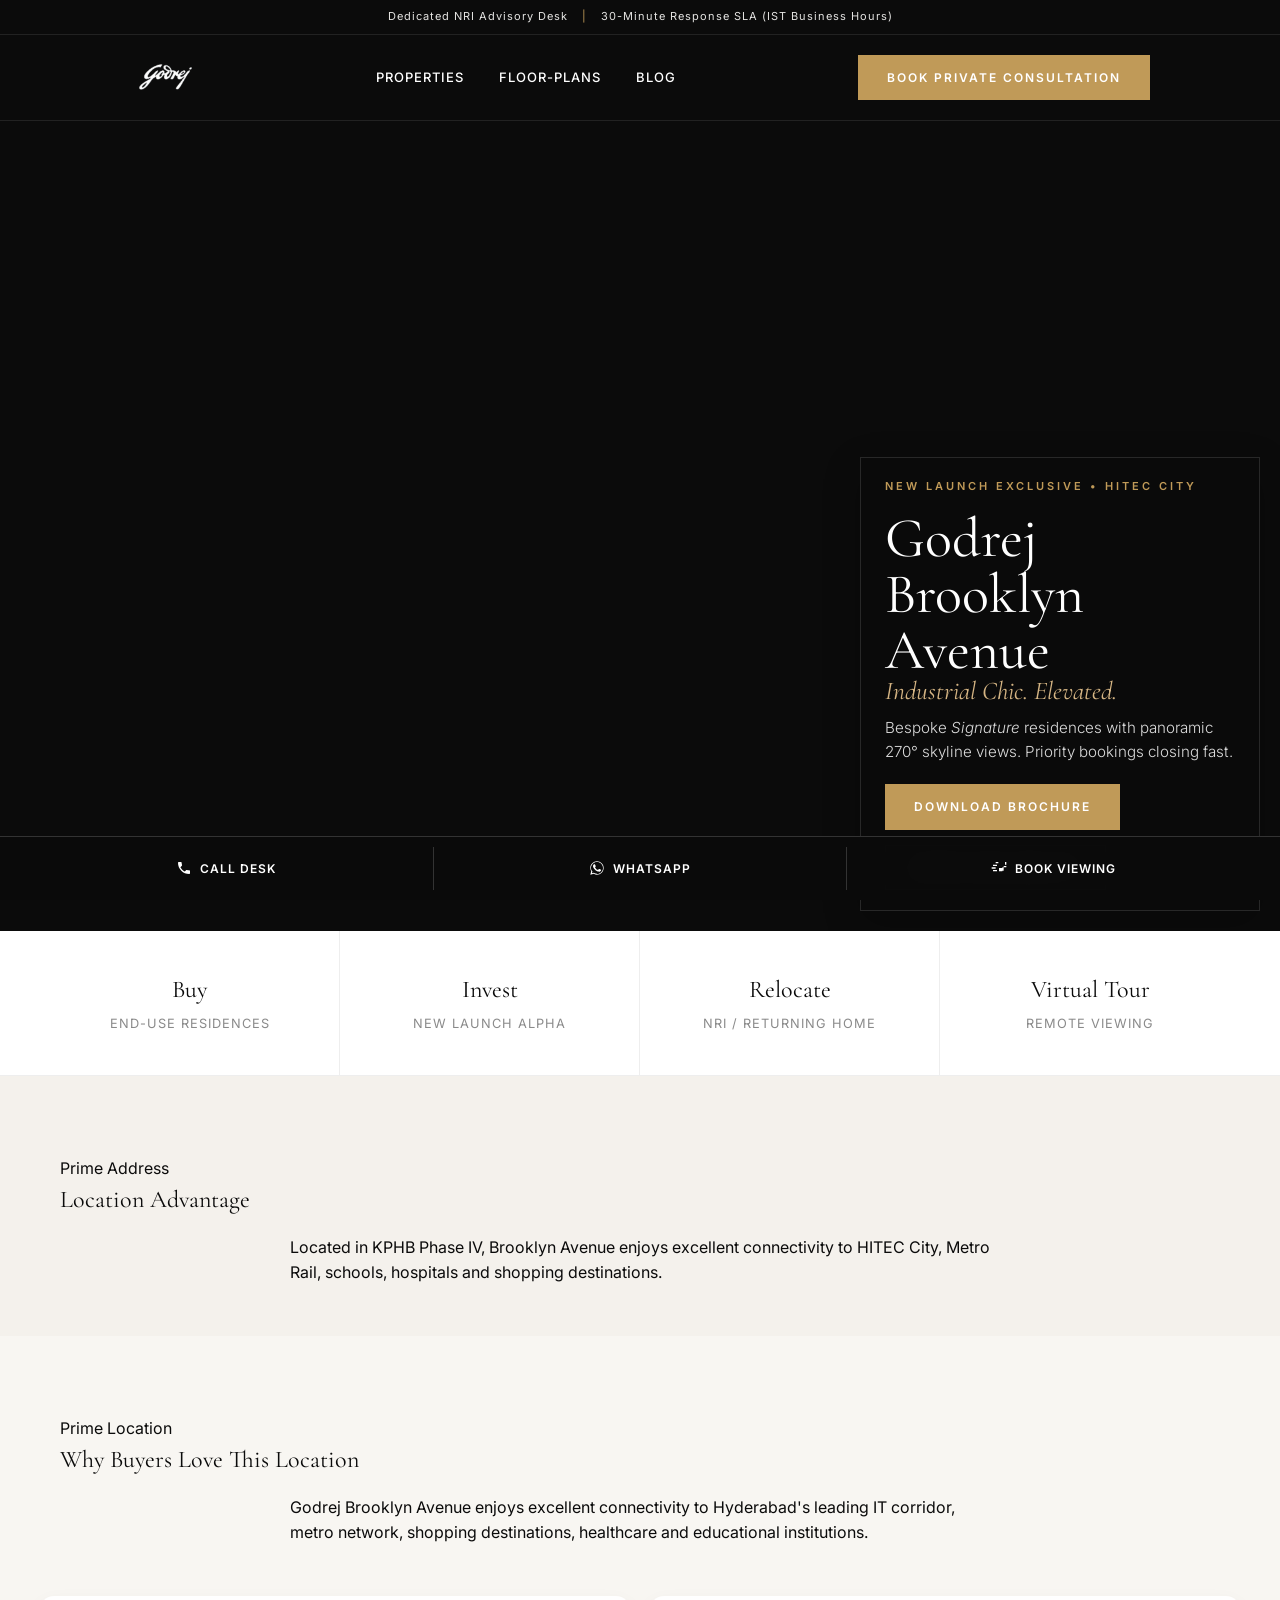
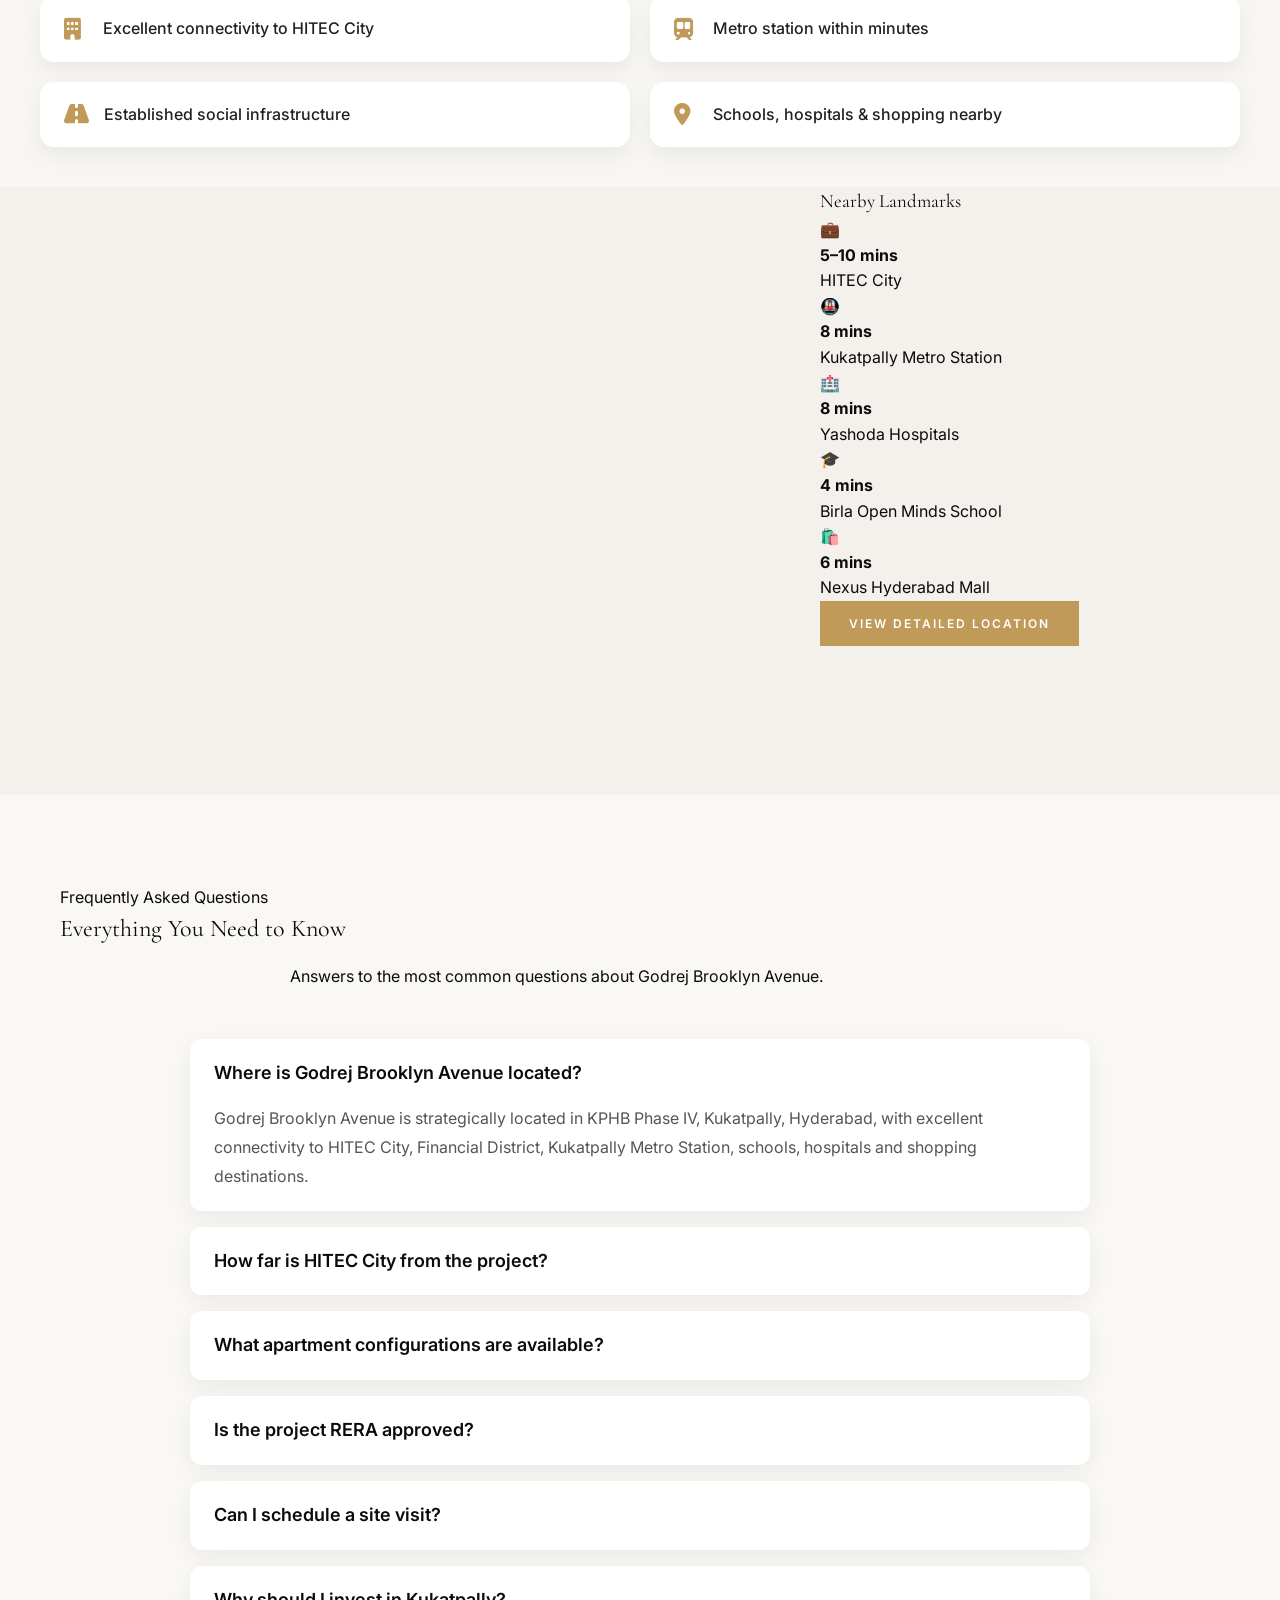
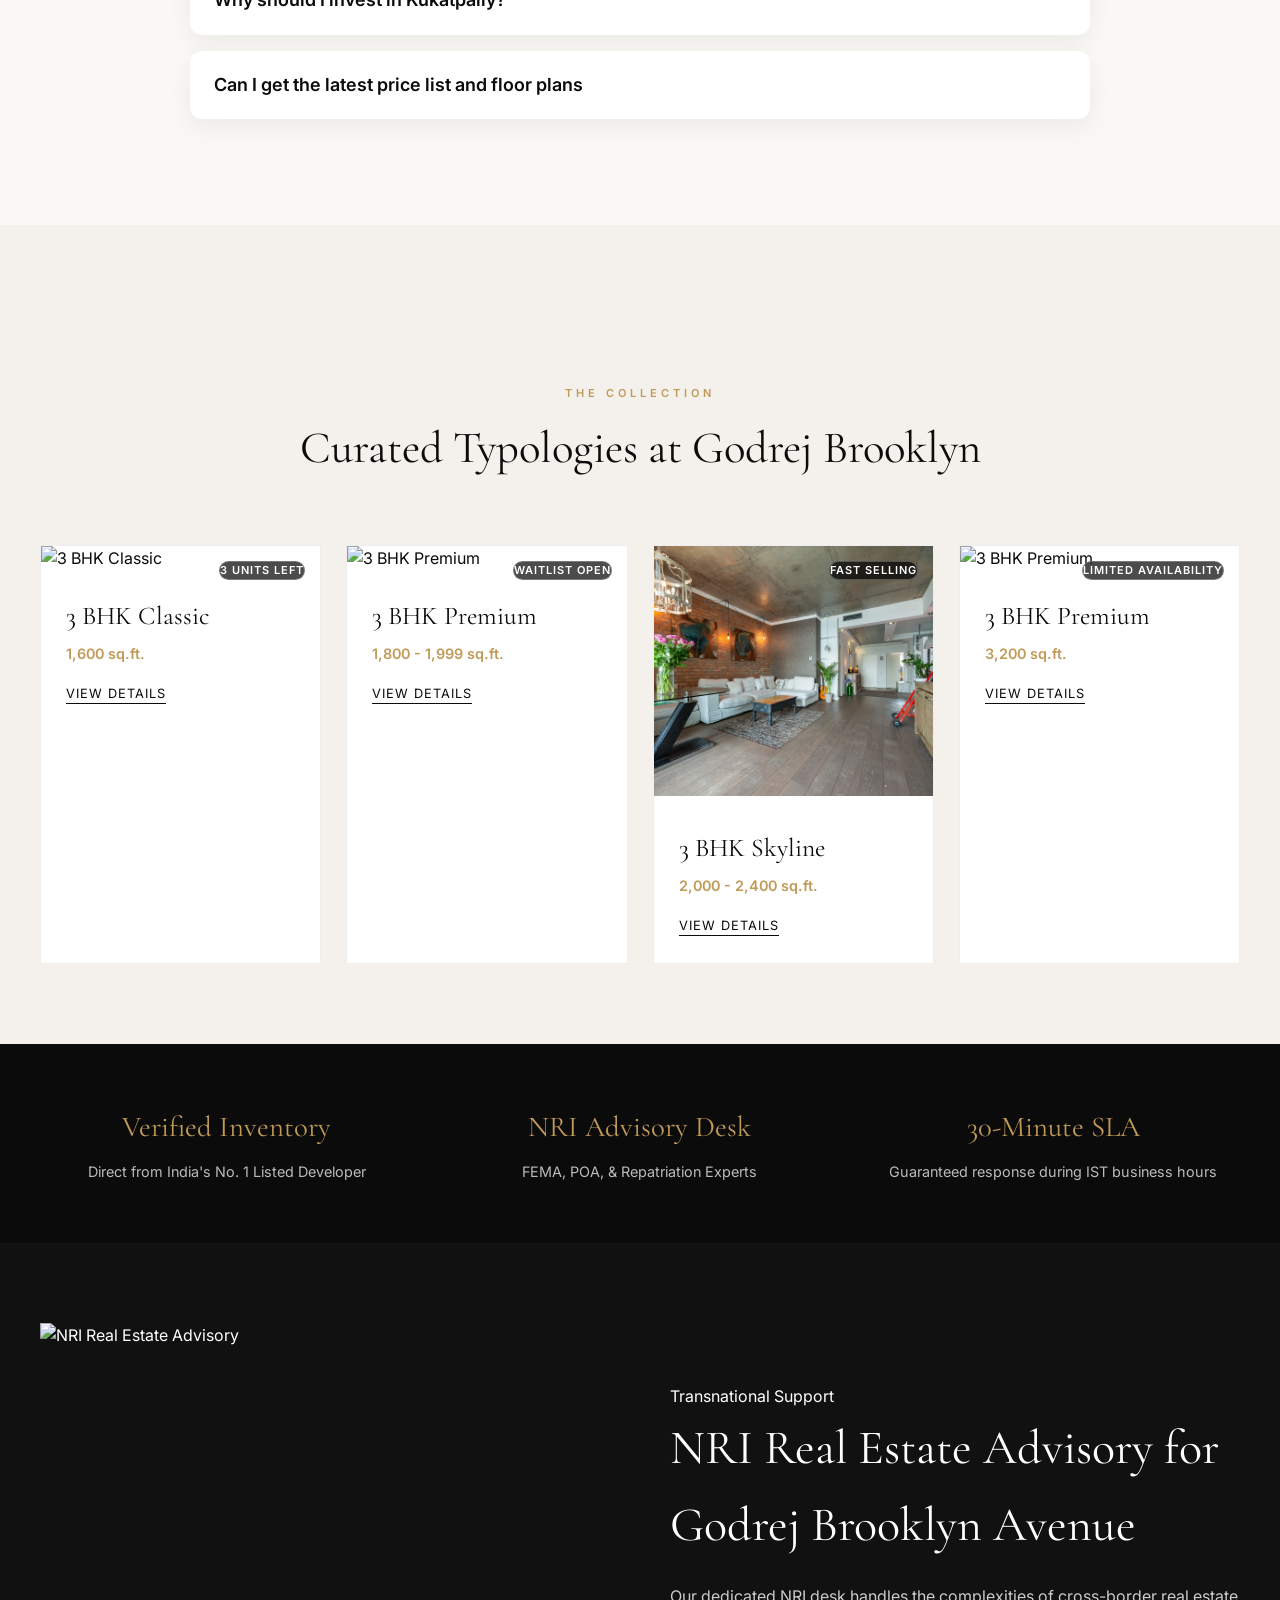
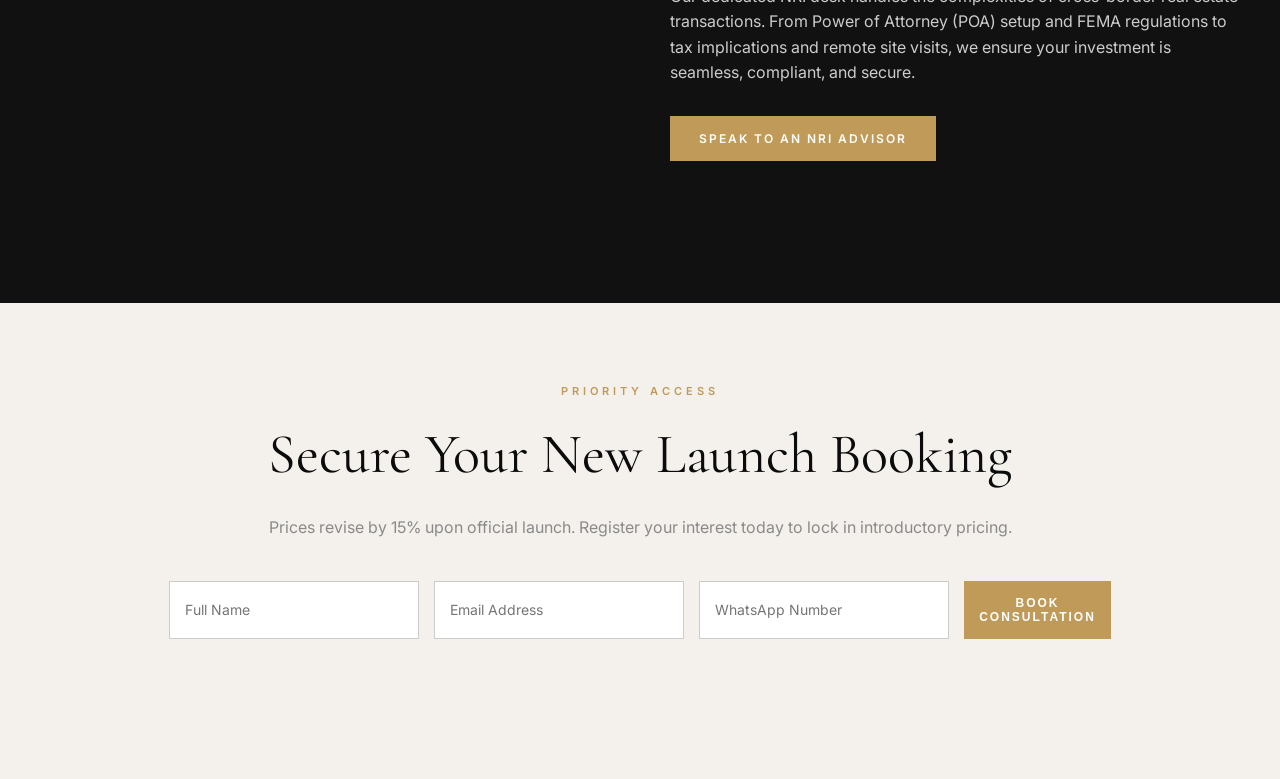
==== commit b7d96bad: "Removed pre-launch reference, edited the homepage and maps" ====
--- a/index.html
+++ b/index.html
@@ -4,7 +4,7 @@
     <meta charset="UTF-8">
     <meta name="google-site-verification" content="Hfg813gVB6Gek4LrrPFak9vebSVxwl850ppmkaEFiAM" />
     <meta name="viewport" content="width=device-width, initial-scale=1.0">
-    <title>Godrej Brooklyn Avenue | Luxury 3 & 4 BHK Apartments in Kukatpally, Hyderabad</title>
+    <title>Godrej Brooklyn Avenue | Luxury 3 & 3 BHK Premium Apartments in Kukatpally, Hyderabad</title>
     <!-- ═══════════════════════════════════════════════════════════
        JSON-LD SCHEMA BLOCK — Free organic / WhatsApp rich preview
        ═══════════════════════════════════════════════════════════ -->
@@ -14,7 +14,7 @@
           "@context": "https://schema.org",
           "@type": "ApartmentComplex",
           "name": "Godrej Brooklyn Avenue",
-          "description": "Brooklyn-themed ultra-luxury 3 & 4 BHK residences in Kukatpally, Hyderabad by Godrej Properties. Starting ₹2.19 Cr. Pre-launch priority booking.",
+          "description": "Brooklyn-themed ultra-luxury 3 BHK Classic & 3 BHK Premium residences in Kukatpally, Hyderabad by Godrej Properties. Starting ₹1.98 Cr. Special Launch priority booking.",
           "url": "https://godrejbrooklynavenue.estate",
           "address": {
             "@type": "PostalAddress",
@@ -49,7 +49,7 @@
           "@context": "https://schema.org",
           "@type": "ItemList",
           "name": "Godrej Brooklyn Avenue — Available Units",
-          "description": "Pre-launch unit typologies at Godrej Brooklyn Avenue, Kukatpally, Hyderabad",
+          "description": "New Launch unit typologies at Godrej Brooklyn Avenue, Kukatpally, Hyderabad",
           "itemListElement": [
             {
               "@type": "ListItem",
@@ -105,8 +105,8 @@
               "position": 4,
               "item": {
                 "@type": "Product",
-                "name": "4 BHK — 3,200 sq.ft.",
-                "description": "4 BHK ultra-luxury apartment at Godrej Brooklyn Avenue, Kukatpally. 3,200 sq.ft. Booking amount ₹20 Lakhs.",
+                "name": "3 BHK Premium — 3,200 sq.ft.",
+                "description": "3 BHK Premium apartment at Godrej Brooklyn Avenue, Kukatpally. 3,200 sq.ft. Booking amount ₹15 Lakhs.",
                 "offers": {
                   "@type": "Offer",
                     "price": "42200000",
@@ -139,7 +139,7 @@
               "name": "What is the price of flats in Godrej Brooklyn Avenue Kukatpally?",
               "acceptedAnswer": {
                 "@type": "Answer",
-                "text": "Godrej Brooklyn Avenue, Kukatpally offers 3 BHK apartments starting from approximately ₹2.11 Cr (1,600 sq.ft.) and 4 BHK units at 3,200 sq.ft. Pre-launch booking amounts range from ₹10L to ₹20L."
+                "text": "Godrej Brooklyn Avenue, Kukatpally offers 3 BHK apartments starting from approximately ₹2.11 Cr (1,600 sq.ft.) and 3 BHK units at 3,200 sq.ft. New Launch booking amounts range from ₹10L to ₹20L."
               }
             },
             {
@@ -163,7 +163,7 @@
               "name": "What is the booking amount for Godrej Brooklyn Avenue?",
               "acceptedAnswer": {
                 "@type": "Answer",
-                "text": "Pre-launch booking amounts are: ₹10 Lakhs for 3 BHK Classic (1,600 sq.ft.), ₹15 Lakhs for 3 BHK Premium (1,800–2,300 sq.ft.), and ₹20 Lakhs for 4 BHK (3,200 sq.ft.)."
+                "text": "New Launch booking amounts are: ₹10 Lakhs for 3 BHK Classic (1,600 sq.ft.), ₹15 Lakhs for 3 BHK Premium (1,800–2,300 sq.ft.), and ₹20 Lakhs for 3 BHK Premium (3,200 sq.ft.)."
               }
             }
           ]
@@ -196,6 +196,8 @@
     <link rel="preconnect" href="https://fonts.googleapis.com">
     <link rel="preconnect" href="https://fonts.gstatic.com" crossorigin>
     <link href="https://fonts.googleapis.com/css2?family=Cormorant+Garamond:ital,wght@0,400;0,500;0,600;0,700;1,400&family=Inter:wght@300;400;500;600&display=swap" rel="stylesheet">
+    <link rel="stylesheet"
+href="https://cdnjs.cloudflare.com/ajax/libs/font-awesome/6.5.2/css/all.min.css">
     <!-- Google Tag Manager -->
     <script>(function(w,d,s,l,i){w[l]=w[l]||[];w[l].push({'gtm.start':
 new Date().getTime(),event:'gtm.js'});var f=d.getElementsByTagName(s)[0],
@@ -263,9 +265,9 @@
             position: sticky;
             top: 0;
             width: 100%;
-            background: rgba(244, 241, 236, 0.95);
+            background: var(--onyx) !important;
             backdrop-filter: blur(10px);
-            border-bottom: 1px solid #dcdcdc;
+            border-bottom: 1px solid #222 !important;
             z-index: 1000;
             padding: 20px 0;
         }
@@ -310,7 +312,7 @@
 
         nav a {
             text-decoration: none;
-            color: var(--onyx);
+            color: #fff !important;
             font-size: 13px;
             font-weight: 500;
             letter-spacing: 1px;
@@ -319,9 +321,46 @@
         }
 
             nav a:hover {
-                color: var(--brass);
-            }
-
+                color: var(--brass) !important;
+            }
+                    /* --- ↓ ADD THESE ↓ --- */
+        nav li {
+            position: relative;
+        }
+
+        /* Invert the chevron icon so it's visible on the dark header */
+        nav li > a img {
+            filter: invert(1);
+        }
+
+        nav ul ul {
+            display: none;
+            flex-direction: column;
+            gap: 10px;
+            position: absolute;
+            top: 100%;
+            left: 0;
+            background: var(--cashmere);
+            padding: 15px 20px;
+            border-radius: 8px;
+            box-shadow: 0 4px 12px rgba(0,0,0,0.1);
+            min-width: 180px;
+            border: 1px solid #dcdcdc;
+        }
+
+        nav li:hover > ul {
+            display: flex;
+        }
+
+        nav ul ul a {
+            white-space: nowrap;
+            color: var(--onyx) !important; /* Dark text for light background */
+        }
+
+        nav ul ul a:hover {
+            color: var(--brass) !important; /* Copper hover */
+        }
+        /* --- ↑ END ADD ↑ --- */
         .btn {
             display: inline-block;
             padding: 12px 28px;
@@ -565,6 +604,17 @@
                 font-size: 2.8rem;
                 margin-bottom: 10px;
             }
+
+            .section-title{
+            max-width:1200px;
+            margin:0 auto 50px;
+            padding:0 20px;
+        }
+
+        .section-title p{
+            max-width:700px;
+            margin:15px auto 0;
+        }
 
         .small-caps-center {
             font-size: 11px;
@@ -787,11 +837,97 @@
                 fill: currentColor;
             }
 
+            /* --- Adding location stylew --- */
+.location-grid{
+    display:grid;
+    grid-template-columns:repeat(2,1fr);
+    gap:20px;
+}
+
+.location-overview{
+    padding:80px 0 40px;
+    background:#f8f6f2;
+}
+
+.location-highlights{
+    display:grid;
+    grid-template-columns:repeat(2,1fr);
+    gap:20px;
+    margin-top:40px;
+}
+
+.highlight-item{
+    display:flex;
+    align-items:center;
+    gap:15px;
+    padding:20px 24px;
+    background:#fff;
+    border-radius:14px;
+    box-shadow:0 8px 20px rgba(0,0,0,.06);
+}
+
+.highlight-item i{
+    color:var(--brass);
+    font-size:22px;
+    min-width:24px;
+}
+
+.highlight-item span{
+    font-size:16px;
+    font-weight:500;
+    color:#222;
+}
+
+/* --- adding CSS for the FAQ section --- */
+.faq-section{
+    padding:90px 0;
+    background:#faf8f4;
+}
+
+.faq-list{
+    max-width:900px;
+    margin:50px auto 0;
+}
+
+.faq-list details{
+    background:#fff;
+    border-radius:12px;
+    margin-bottom:16px;
+    padding:20px 24px;
+    box-shadow:0 8px 24px rgba(0,0,0,.06);
+}
+
+.faq-list summary{
+    cursor:pointer;
+    font-weight:600;
+    font-size:18px;
+    list-style:none;
+}
+
+.faq-list summary::-webkit-details-marker{
+    display:none;
+}
+
+.faq-list p{
+    margin-top:16px;
+    color:#555;
+    line-height:1.8;
+}
+
+@media (max-width:768px){
+
+    .location-highlights{
+        grid-template-columns:1fr;
+    }
+
+}
+
         @media (max-width: 900px) {
 
             .hamburger {
                 display: block;
                 order: 2;
+                color: #fff !important;
             }
 
             @media (max-width: 600px) {
@@ -803,6 +939,7 @@
                 }
                 .logo {
                     height: 30px; /* slightly smaller on phones */
+                    color: #fff !important;
                 }
             }
 
@@ -812,7 +949,7 @@
                 position: absolute;
                 top: 100%;
                 left: 0;
-                background: rgba(255,255,255,0.96);
+                background: rgba(145, 135, 135, 0.96);
                 backdrop-filter: blur(12px);
                 padding: 20px;
                 box-shadow: 0 10px 30px rgba(0,0,0,0.15);
@@ -937,7 +1074,7 @@
           "@context": "https://schema.org",
           "@type": "ApartmentComplex",
           "name": "Godrej Brooklyn Avenue",
-          "description": "Ultra-luxury pre-launch apartment project in Kukatpally, Hyderabad featuring 45-floor twin towers, 270-degree views, and a 75,000 sq.ft. clubhouse.",
+          "description": "Ultra-luxury new launch apartment project in Kukatpally, Hyderabad featuring 45-floor twin towers, 270-degree views, and a 75,000 sq.ft. clubhouse.",
           "url": "https://godrejbrooklynavenue.estate",
           "telephone": "+91-9908-622-295",
           "address": {
@@ -961,7 +1098,7 @@
           "@context": "https://schema.org",
           "@type": "RealEstateAgent",
           "name": "Prudential Realty",
-          "image": "https://godrejbrooklynavenue.estate/public/icons/logo1.webbp",
+          "image": "https://godrejbrooklynavenue.estate/public/icons/logo1.webp",
           "url": "https://godrejbrooklynavenue.estate",
           "telephone": "+91-9908-622-295",
           "areaServed": ["Hyderabad", "United States", "Gulf", "Europe"],
@@ -994,7 +1131,7 @@
         <div class="container header-content">
 
             <a href="#" class="logo">
-                <img src="public/icons/logo1.webp" alt="Godrej Properties Logo">
+                <img src="public/icons/logo1.webp" alt="Godrej Properties Logo" height="40px">
             </a>
 
             <button class="hamburger" id="hamburger">
@@ -1003,18 +1140,25 @@
 
             <nav id="navMenu">
                 <ul>
-                    <li><a href="https://en.wikipedia.org/wiki/HITEC_City">Hitec City</a></li>
-                    <li><a href="floor-plans.html">View Floor Plans</a></li>
-                    <li><a href="blog-kukatpally-luxury-real-estate.html">Blog</a></li>
                     <li><a href="property-detail.html">Properties</a></li>
-                </ul>
-            </nav>
-
-            <a href="booking.html" class="btn btn-brass">
-                Book Private Consultation
+                    <li><a href="floor-plans.html">Floor-Plans</a></li>
+                    
+        <li>
+            <a href="#">
+            Blog
+            <img src="public/icons/arrow-down.png" alt="" width="12" height="12"/>
             </a>
-
-        </div>
+            <ul>
+            <li><a href="blog-kukatpally-luxury-real-estate.html">Brooklyn Avenue blog</a></li>
+            <li><a href="blog-why-invest-brooklyn-avenue.html">Why Invest in Brooklyn Avenue</a></li>
+            </ul>
+            </li>
+   </ul>
+   </nav>
+       <a href="booking.html" class="btn btn-brass">
+        Book Private Consultation
+        </a>
+    </div>
     </header>
 
     <!-- Cinematic Video Hero & Glass Card -->
@@ -1028,7 +1172,7 @@
         <div class="hero-overlay"></div>
 
         <div class="hero-card">
-            <span class="small-caps">Pre-Launch Exclusive • HITEC City</span>
+            <span class="small-caps">New Launch Exclusive • HITEC City</span>
             <h1>Godrej Brooklyn Avenue<span>Industrial Chic. Elevated.</span></h1>
             <p>Bespoke <i>Signature</i> residences with panoramic 270° skyline views. Priority bookings closing fast.</p>
             <div class="hero-segmented-cta">
@@ -1048,7 +1192,7 @@
                 </a>
                 <a href="#" class="intent-tile">
                     <h4>Invest</h4>
-                    <p>Pre-Launch Alpha</p>
+                    <p>New Launch Alpha</p>
                 </a>
                 <a href="#" class="intent-tile">
                     <h4>Relocate</h4>
@@ -1062,6 +1206,208 @@
         </div>
     </div>
 
+    <section class="location-section">
+
+    <div class="section-title">
+        <span>Prime Address</span>
+        <h2>Location Advantage</h2>
+        <p>
+            Located in KPHB Phase IV, Brooklyn Avenue enjoys excellent
+            connectivity to HITEC City, Metro Rail, schools,
+            hospitals and shopping destinations.
+        </p>
+    </div>
+
+    <!-- ==============================
+     LOCATION ADVANTAGE
+============================== -->
+<section class="location-overview">
+
+    <div class="container">
+
+        <div class="section-title">
+            <span class="eyebrow">Prime Location</span>
+
+            <h2>Why Buyers Love This Location</h2>
+
+            <p>
+                Godrej Brooklyn Avenue enjoys excellent connectivity to Hyderabad's
+                leading IT corridor, metro network, shopping destinations,
+                healthcare and educational institutions.
+            </p>
+        </div>
+
+        <div class="location-highlights">
+
+            <div class="highlight-item">
+                <i class="fa-solid fa-building"></i>
+                <span>Excellent connectivity to HITEC City</span>
+            </div>
+
+            <div class="highlight-item">
+                <i class="fa-solid fa-train-subway"></i>
+                <span>Metro station within minutes</span>
+            </div>
+
+            <div class="highlight-item">
+                <i class="fa-solid fa-road"></i>
+                <span>Established social infrastructure</span>
+            </div>
+
+            <div class="highlight-item">
+                <i class="fa-solid fa-location-dot"></i>
+                <span>Schools, hospitals & shopping nearby</span>
+            </div>
+
+        </div>
+
+    </div>
+
+</section>
+
+
+    <div class="location-grid">
+
+        <!-- Google Map -->
+
+        <div class="location-map">
+
+           <iframe src="https://www.google.com/maps/embed?pb=!1m18!1m12!1m3!1d30447.89436839603!2d78.39184017461002!3d17.460346069665118!2m3!1f0!2f0!3f0!3m2!1i1024!2i768!4f13.1!3m3!1m2!1s0x3bcb9183c63e068b%3A0x147754e4f7c467a0!2sKukatpally%20Housing%20Board%20Colony%2C%20Phase%20IV%2C%20K%20P%20H%20B%20Phase%204%2C%20Kukatpally%2C%20Hyderabad%2C%20Telangana%20500085!5e0!3m2!1sen!2sin!4v1783834322776!5m2!1sen!2sin" width="800" height="600" style="border:0;" allowfullscreen="" loading="lazy" referrerpolicy="strict-origin-when-cross-origin"></iframe>        </div>
+
+        <!-- Location Card -->
+
+        <div class="location-card">
+
+            <h3>Nearby Landmarks</h3>
+
+            <div class="location-item">
+                <span>💼</span>
+                <div>
+                    <strong>5–10 mins</strong>
+                    <p>HITEC City</p>
+                </div>
+            </div>
+
+            <div class="location-item">
+                <span>🚇</span>
+                <div>
+                    <strong>8 mins</strong>
+                    <p>Kukatpally Metro Station</p>
+                </div>
+            </div>
+
+            <div class="location-item">
+                <span>🏥</span>
+                <div>
+                    <strong>8 mins</strong>
+                    <p>Yashoda Hospitals</p>
+                </div>
+            </div>
+
+            <div class="location-item">
+                <span>🎓</span>
+                <div>
+                    <strong>4 mins</strong>
+                    <p>Birla Open Minds School</p>
+                </div>
+            </div>
+
+            <div class="location-item">
+                <span>🛍️</span>
+                <div>
+                    <strong>6 mins</strong>
+                    <p>Nexus Hyderabad Mall</p>
+                </div>
+            </div>
+
+            <a href="location.html" class="btn btn-brass">
+                View Detailed Location
+            </a>
+
+        </div>
+
+    </div>
+
+</div>
+
+<section class="faq-section" id="faq">
+
+    <div class="container">
+
+        <div class="section-title">
+            <span class="eyebrow">Frequently Asked Questions</span>
+            <h2>Everything You Need to Know</h2>
+            <p>Answers to the most common questions about Godrej Brooklyn Avenue.</p>
+        </div>
+
+        <div class="faq-list">
+
+            <details open>
+                <summary>Where is Godrej Brooklyn Avenue located?</summary>
+                <p>
+                    Godrej Brooklyn Avenue is strategically located in KPHB Phase IV,
+                    Kukatpally, Hyderabad, with excellent connectivity to HITEC City,
+                    Financial District, Kukatpally Metro Station, schools, hospitals
+                    and shopping destinations.
+                </p>
+            </details>
+
+            <details>
+                <summary>How far is HITEC City from the project?</summary>
+                <p>
+                    HITEC City is approximately 5–10 minutes away, depending on traffic,
+                    making it an excellent choice for IT professionals.
+                </p>
+            </details>
+
+            <details>
+                <summary>What apartment configurations are available?</summary>
+                <p>
+                    The project offers premium 3 BHK residences with thoughtfully planned
+                    layouts, spacious living areas and modern amenities.
+                </p>
+            </details>
+
+            <details>
+                <summary>Is the project RERA approved?</summary>
+                <p>
+                    Please contact our sales team for the latest RERA details, approvals,
+                    construction status and official project documentation.
+                </p>
+            </details>
+
+            <details>
+                <summary>Can I schedule a site visit?</summary>
+                <p>
+                    Yes. We offer private site visits by prior appointment. Contact us
+                    to book a convenient date and time.
+                </p>
+            </details>
+
+            <details>
+                <summary>Why should I invest in Kukatpally?</summary>
+                <p>
+                    Kukatpally combines established social infrastructure, excellent
+                    metro connectivity, proximity to Hyderabad's IT corridor and strong
+                    long-term appreciation potential, making it one of the city's most
+                    sought-after residential destinations.
+                </p>
+            </details>
+
+            <details>
+                <summary>Can I get the latest price list and floor plans</summary>
+                <p>
+                    Yes. Request the latest price list, floor plans, availability and exclusive launch offers by submitting the enquiry form or scheduling a private consultation.
+                </p>
+            </details>
+
+        </div>
+
+    </div>
+
+</section>
+
+</section>
     <!-- Featured Residences (Shop Window) -->
     <section id="residences">
         <div class="container">
@@ -1102,10 +1448,10 @@
                 </a>
                 <!-- Card 4 -->
                 <a href="property-detail.html" class="residence-card">
-                    <div class="scarcity-tag">Only 1 Left</div>
-                    <img src="https://images.unsplash.com/photo-1600585154340-be6161a56a0c?q=80&w=800&auto=format&fit=crop" alt="4 BHK Penthouse" class="residence-img">
+                    <div class="scarcity-tag">Limited Availability</div>
+                    <img src="https://images.unsplash.com/photo-1600585154340-be6161a56a0c?q=80&w=800&auto=format&fit=crop" alt="3 BHK Premium" class="residence-img">
                     <div class="residence-info">
-                        <h3>4 BHK Penthouse</h3>
+                        <h3>3 BHK Premium</h3>
                         <span class="size">3,200 sq.ft.</span>
                         <span class="view-link">View Details</span>
                     </div>
@@ -1151,7 +1497,7 @@
     <section class="final-cta" id="book">
         <div class="container">
             <span class="small-caps-center">Priority Access</span>
-            <h2>Secure Your Pre-Launch Booking</h2>
+            <h2>Secure Your New Launch Booking</h2>
             <p>Prices revise by 15% upon official launch. Register your interest today to lock in introductory pricing.</p>
             <form class="inline-form" action="https://formspree.io/f/mlgkvene" method="POST">
                 <input type="text" name="name" placeholder="Full Name" required>
@@ -1187,7 +1533,7 @@
         const notifications = [
             { name: "Rajesh K.", location: "Dubai, UAE", action: "requested a brochure for 3BHK Skyline.", img: "https://images.unsplash.com/photo-1500648767791-00dcc994a43e?q=80&w=100&auto=format&fit=crop" },
             { name: "Priya S.", location: "New Jersey, US", action: "booked a private consultation.", img: "https://images.unsplash.com/photo-1494790108377-be9c29b29330?q=80&w=100&auto=format&fit=crop" },
-            { name: "Anil M.", location: "Hyderabad, IN", action: "checked availability for 4BHK Penthouse.", img: "https://images.unsplash.com/photo-1599566150163-29194dcaad36?q=80&w=100&auto=format&fit=crop" }
+            { name: "Anil M.", location: "Hyderabad, IN", action: "checked availability for 3BHK Premium.", img: "https://images.unsplash.com/photo-1599566150163-29194dcaad36?q=80&w=100&auto=format&fit=crop" }
         ];
 
         let currentNotif = 0;
@@ -1228,7 +1574,7 @@
             <span class="modal-close" onclick="closeModal()">&times;</span>
             <span class="small-caps-center">Priority Access</span>
             <h2>Book Your Private Consultation</h2>
-            <p>Pre-launch prices revise by 15% on launch day. Speak to our NRI desk today to secure your residence at introductory pricing.</p>
+            <p>New Launch prices special deals through us. Speak to our NRI desk today to secure your residence at introductory pricing.</p>
 
             <div class="modal-cta-options">
                 <a href="booking.html" class="btn btn-brass" style="margin-bottom: 15px;">Continue to Booking Form</a>
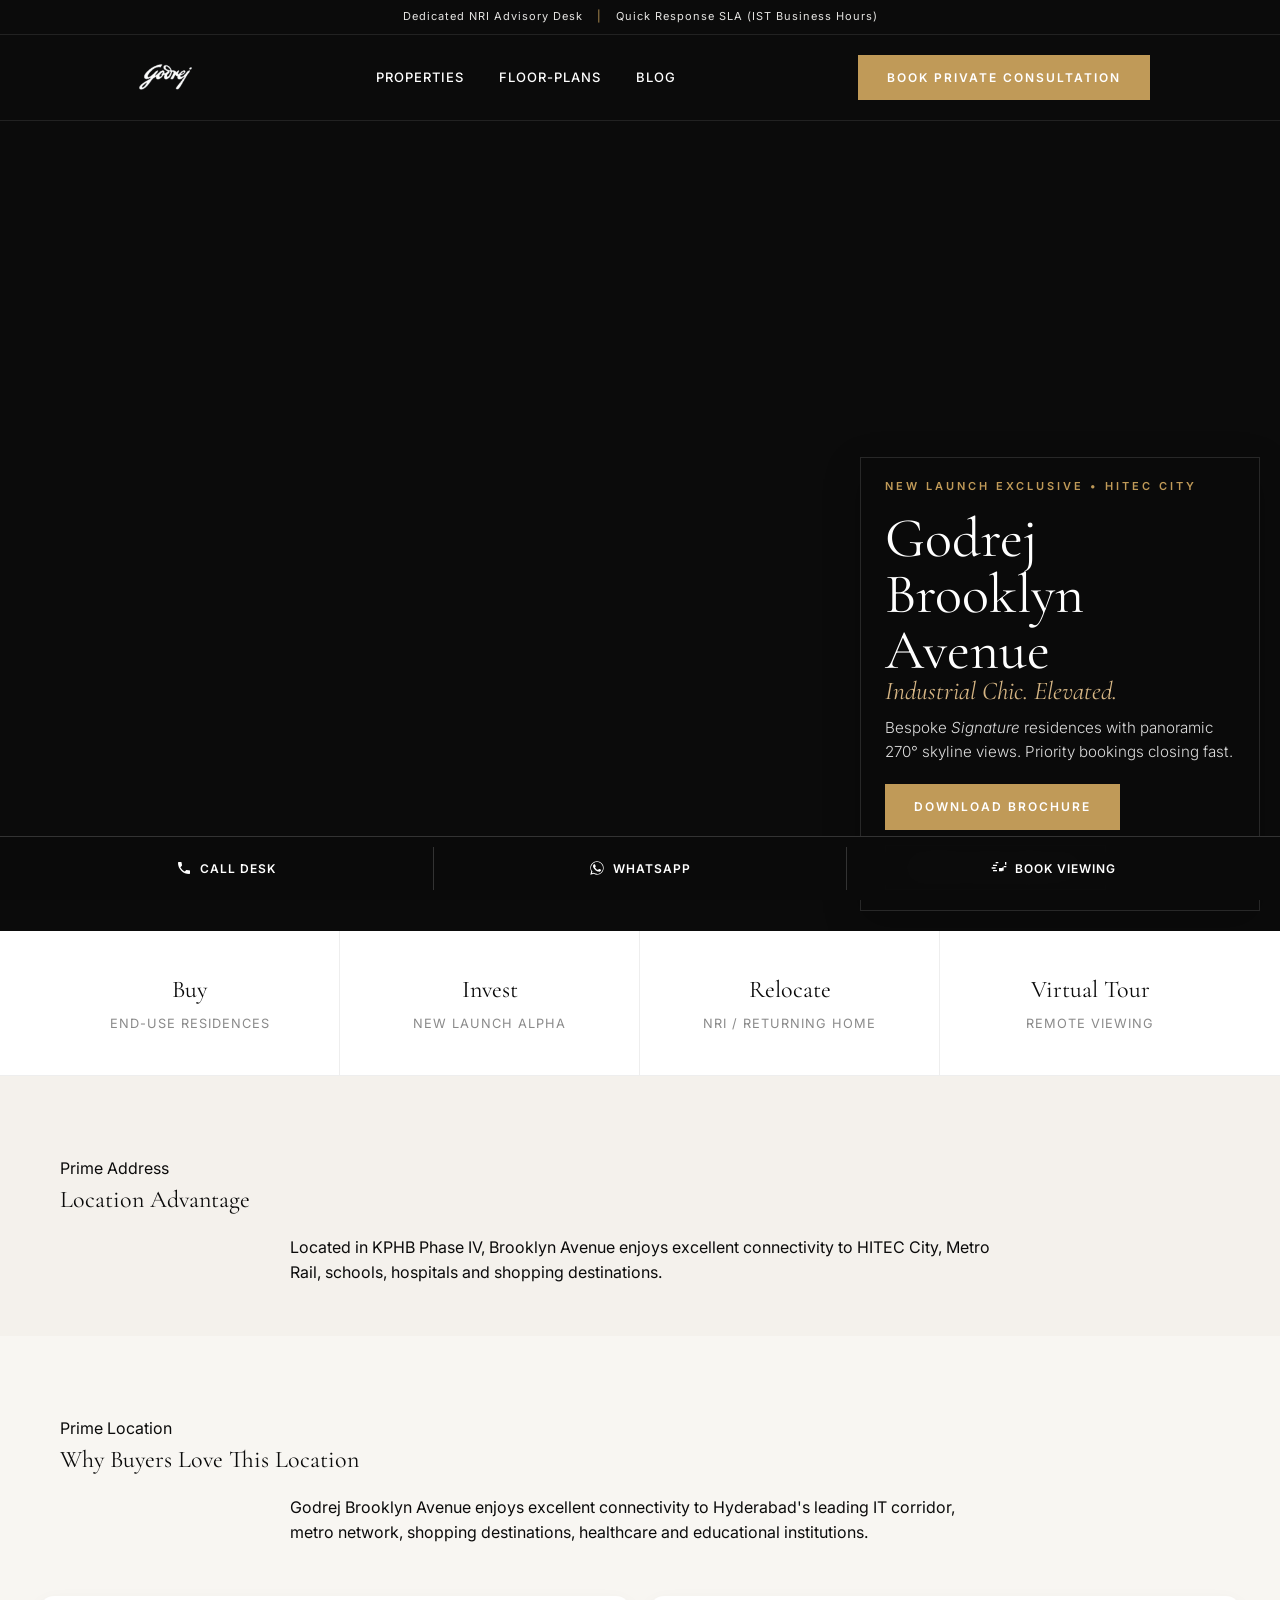
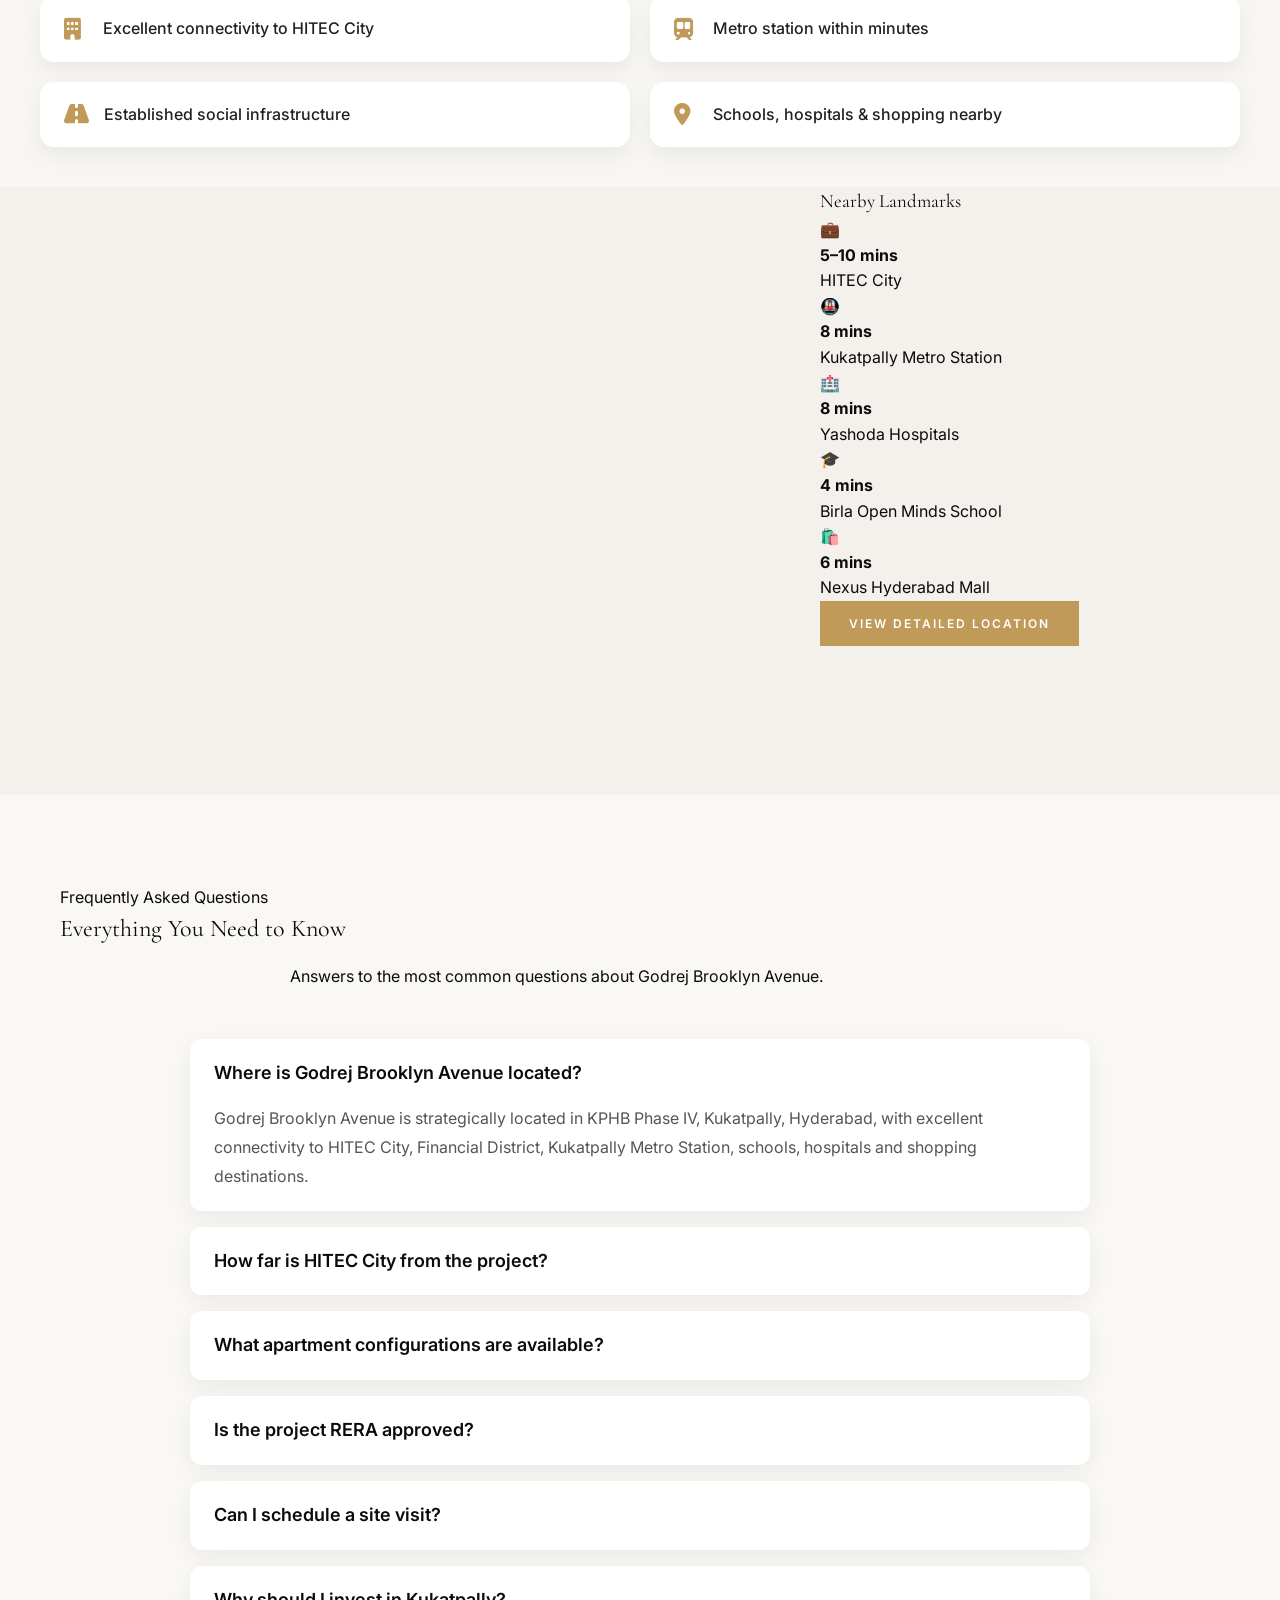
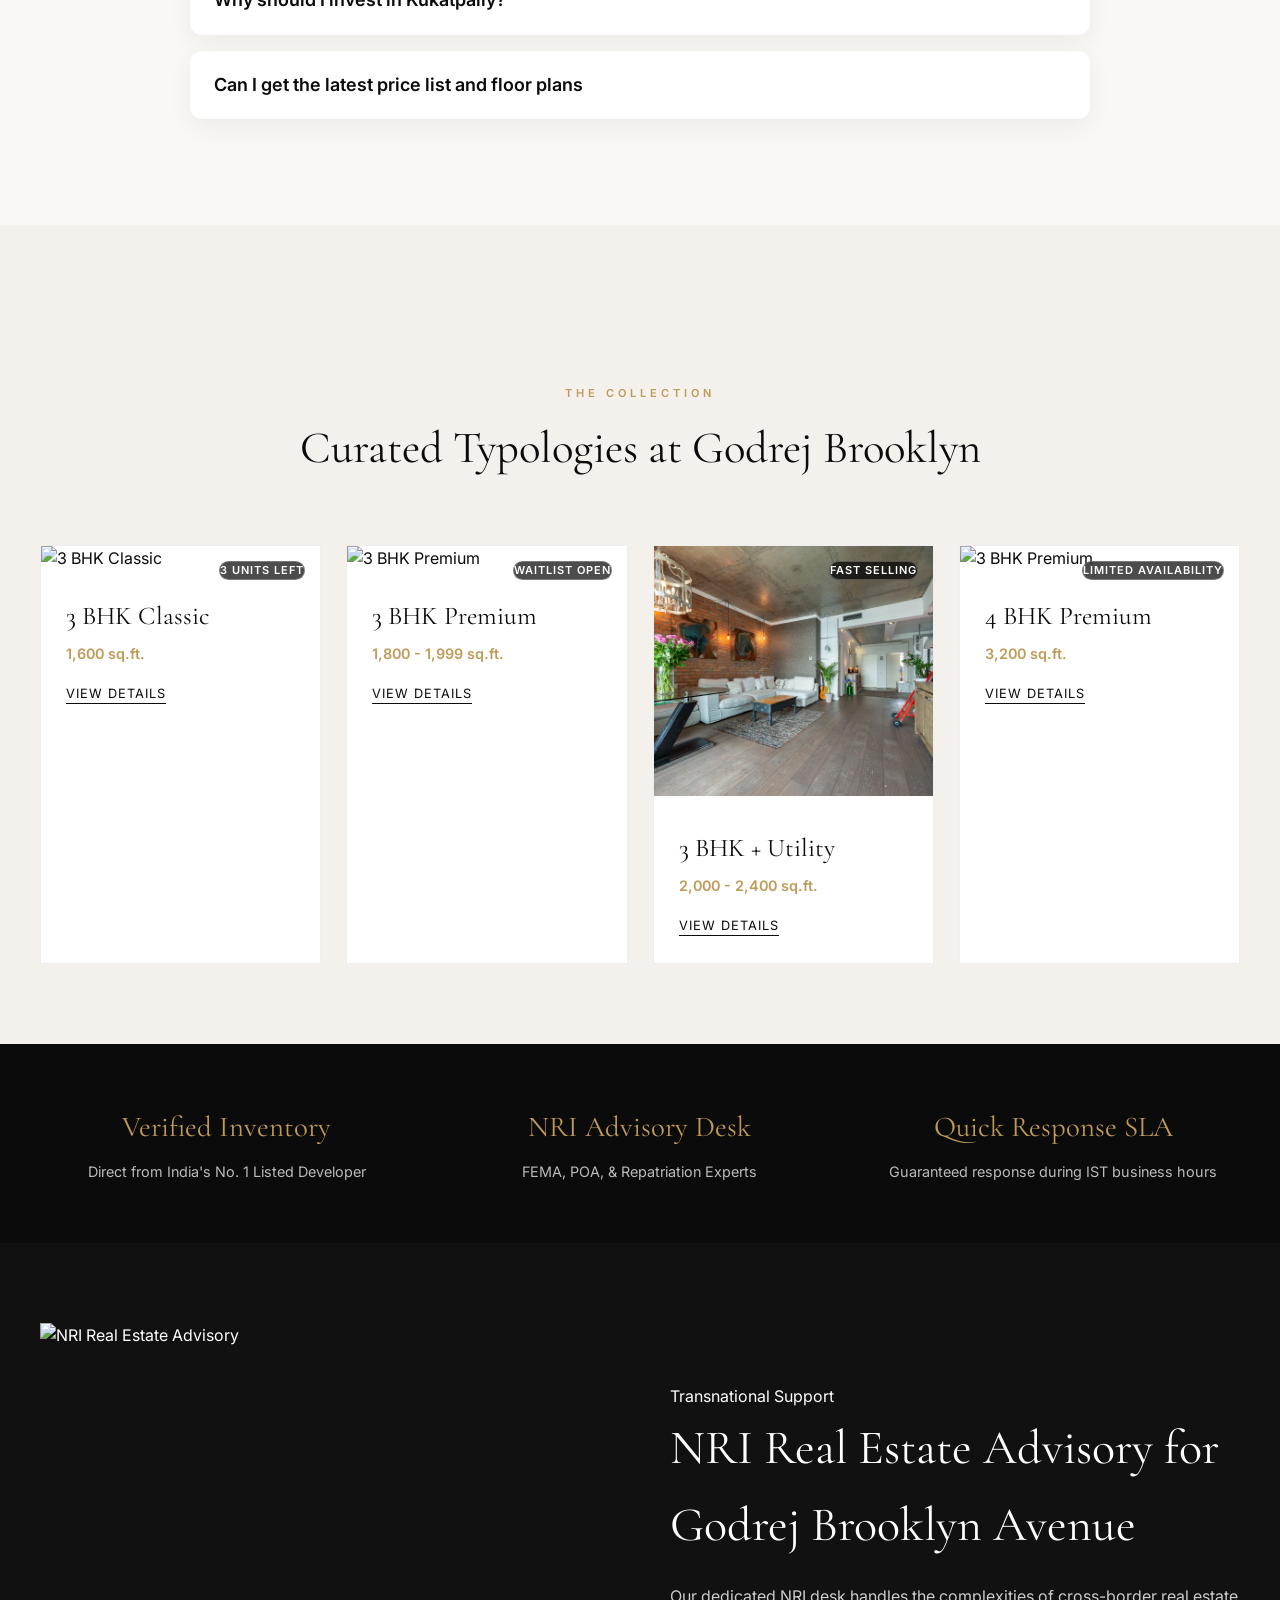
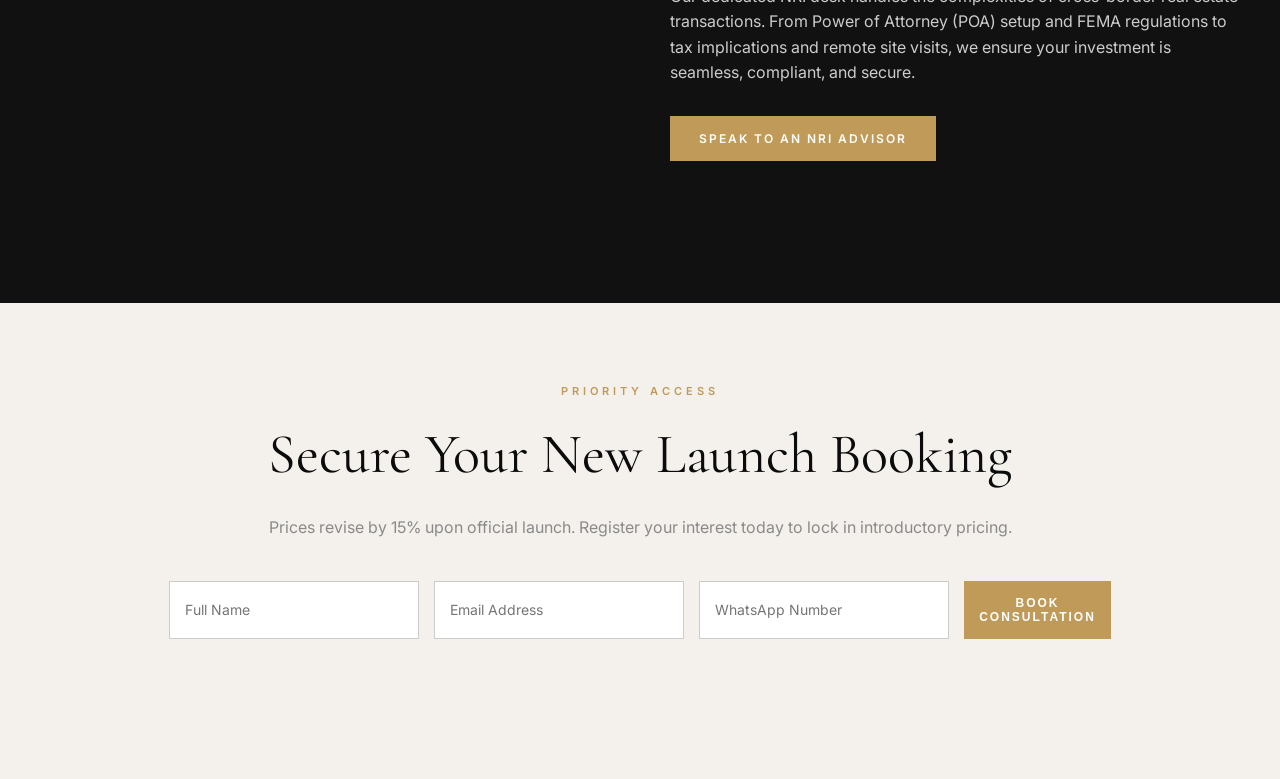
==== commit 008810c8: "Updated to reflect 4 BHK new prices" ====
--- a/index.html
+++ b/index.html
@@ -4,7 +4,7 @@
     <meta charset="UTF-8">
     <meta name="google-site-verification" content="Hfg813gVB6Gek4LrrPFak9vebSVxwl850ppmkaEFiAM" />
     <meta name="viewport" content="width=device-width, initial-scale=1.0">
-    <title>Godrej Brooklyn Avenue | Luxury 3 & 3 BHK Premium Apartments in Kukatpally, Hyderabad</title>
+    <title>Godrej Brooklyn Avenue | Luxury 3 Bhk, 3 BHK + Utility, 4 BHK Apartments in Kukatpally, Hyderabad</title>
     <!-- ═══════════════════════════════════════════════════════════
        JSON-LD SCHEMA BLOCK — Free organic / WhatsApp rich preview
        ═══════════════════════════════════════════════════════════ -->
@@ -18,7 +18,7 @@
           "url": "https://godrejbrooklynavenue.estate",
           "address": {
             "@type": "PostalAddress",
-            "streetAddress": "Kukatpally",
+            "streetAddress": "Kukatpally Housing Board Colony",
             "addressLocality": "Hyderabad",
             "addressRegion": "Telangana",
             "postalCode": "500072",
@@ -56,14 +56,14 @@
               "position": 1,
               "item": {
                 "@type": "Product",
-                "name": "3 BHK Classic — 1,588 sq.ft.",
-                "description": "3 BHK Classic apartment at Godrej Brooklyn Avenue, Kukatpally. 1,588 sq.ft. Booking amount ₹10 Lakhs.",
+                "name": "3 BHK Standard — 1,588 sq.ft.",
+                "description": "3 BHK Standard apartment at Godrej Brooklyn Avenue, Kukatpally. 1,588 sq.ft. Booking amount ₹10 Lakhs.",
                 "offers": {
                   "@type": "Offer",
-                  "price": "21900000",
+                  "price": "19800000",
                   "priceCurrency": "INR",
                   "availability": "https://schema.org/LimitedAvailability",
-                  "validThrough": "2026-06-29T17:00:00+05:30"
+                  "validThrough": "2026-07-30T17:00:00+05:30"
                 }
               }
             },
@@ -76,10 +76,10 @@
                 "description": "3 BHK Premium apartment at Godrej Brooklyn Avenue, Kukatpally. 1,800–1,999 sq.ft. Booking amount ₹15 Lakhs.",
                 "offers": {
                   "@type": "Offer",
-                    "price": "23737500",
+                    "price": "21275000",
                   "priceCurrency": "INR",
                   "availability": "https://schema.org/LimitedAvailability",
-                  "validThrough": "2026-06-29T17:00:00+05:30"
+                  "validThrough": "2026-07-30T17:00:00+05:30"
                 }
               }
             },
@@ -88,15 +88,15 @@
               "position": 3,
               "item": {
                 "@type": "Product",
-                "name": "3 BHK Grand — 2,000–2,300 sq.ft.",
-                "description": "3 BHK Grand apartment at Godrej Brooklyn Avenue, Kukatpally. 2,000–2,300 sq.ft. Booking amount ₹15 Lakhs.",
+                "name": "3 BHK + Utility — 2,000–2,300 sq.ft.",
+                "description": "3 BHK + Utility apartment at Godrej Brooklyn Avenue, Kukatpally. 2,000–2,300 sq.ft. Booking amount ₹15 Lakhs.",
                 "offers": {
                   "@type": "Offer",
-                   "price": "26375000",
+                   "price": "25800000",
                   "priceCurrency": "INR",
                   "image": "public/images/GodrejBrooklynAvenue_3BhkGrand.webp",
                   "availability": "https://schema.org/LimitedAvailability",
-                  "validThrough": "2026-06-29T17:00:00+05:30"
+                  "validThrough": "2026-07-30T17:00:00+05:30"
                 }
               }
             },
@@ -105,14 +105,14 @@
               "position": 4,
               "item": {
                 "@type": "Product",
-                "name": "3 BHK Premium — 3,200 sq.ft.",
-                "description": "3 BHK Premium apartment at Godrej Brooklyn Avenue, Kukatpally. 3,200 sq.ft. Booking amount ₹15 Lakhs.",
+                "name": "4 BHK — 3,200 sq.ft.",
+                "description": "4 BHK Premium apartment at Godrej Brooklyn Avenue, Kukatpally. 3,200 sq.ft. Booking amount ₹15 Lakhs.",
                 "offers": {
                   "@type": "Offer",
-                    "price": "42200000",
+                    "price": "40100000",
                   "priceCurrency": "INR",
                   "availability": "https://schema.org/LimitedAvailability",
-                  "validThrough": "2026-06-29T17:00:00+05:30"
+                  "validThrough": "2026-07-30T17:00:00+05:30"
                 }
               }
             }
@@ -139,7 +139,7 @@
               "name": "What is the price of flats in Godrej Brooklyn Avenue Kukatpally?",
               "acceptedAnswer": {
                 "@type": "Answer",
-                "text": "Godrej Brooklyn Avenue, Kukatpally offers 3 BHK apartments starting from approximately ₹2.11 Cr (1,600 sq.ft.) and 3 BHK units at 3,200 sq.ft. New Launch booking amounts range from ₹10L to ₹20L."
+                "text": "In Godrej Brooklyn Avenue the apartment starts from Rs 1.98 Cr, 3 Bhk+ Utility starts from Rs 2.58 Cr while the 4 Bhk apartments starts from Rs 4.01 Cr onwards. GST, AMC, IFMS & other PLC charges are extra.  Contact Prudential Realty for the latest price list and availability."
               }
             },
             {
@@ -147,7 +147,7 @@
               "name": "How do I pay the booking amount for Godrej Brooklyn Avenue from the US or UAE?",
               "acceptedAnswer": {
                 "@type": "Answer",
-                "text": "NRI buyers can pay via NRE/NRO bank transfer or inward foreign currency remittance through standard banking channels. All transactions are FEMA-compliant. Prudential Realty's NRI desk will guide you through the complete process, including POA if you cannot travel to India."
+                "text": "Yes, NRI buyers can pay via NRE/NRO bank transfer or inward foreign currency remittance through standard banking channels. All transactions are FEMA-compliant. Prudential Realty's NRI desk will guide you through the complete process, including POA if you cannot travel to India."
               }
             },
             {
@@ -155,7 +155,7 @@
               "name": "Is Aadhaar required to book a flat at Godrej Brooklyn Avenue?",
               "acceptedAnswer": {
                 "@type": "Answer",
-                "text": "No. Aadhaar is not required at the booking stage. For domestic buyers, PAN card is sufficient. NRI buyers need a valid passport. Remaining KYC documents are collected during the site visit and agreement signing."
+                "text": "Aadhaar or other documents which are needed for KYC purposes would be required at the booking stage. For domestic buyers, PAN card is sufficient, alongwith normal KYC documents. NRI buyers need a valid passport (though it's a travel document, now). Remaining KYC documents are collected during the site visit and agreement signing."
               }
             },
             {
@@ -163,7 +163,7 @@
               "name": "What is the booking amount for Godrej Brooklyn Avenue?",
               "acceptedAnswer": {
                 "@type": "Answer",
-                "text": "New Launch booking amounts are: ₹10 Lakhs for 3 BHK Classic (1,600 sq.ft.), ₹15 Lakhs for 3 BHK Premium (1,800–2,300 sq.ft.), and ₹20 Lakhs for 3 BHK Premium (3,200 sq.ft.)."
+                "text": "New Launch booking amounts are: ₹10 Lakhs for 3 BHK Standard (1,600 sq.ft.), ₹15 Lakhs for 3 BHK Premium (1,800–2,300 sq.ft.), and ₹20 Lakhs for 3 BHK Premium (3,200 sq.ft.)."
               }
             }
           ]
@@ -1122,7 +1122,7 @@
     <!-- End Google Tag Manager (noscript) -->
     <!-- Top Bar -->
     <div class="top-bar">
-        Dedicated NRI Advisory Desk <span>|</span> 30-Minute Response SLA (IST Business Hours)
+        Dedicated NRI Advisory Desk <span>|</span> Quick Response SLA (IST Business Hours)
     </div>
 
 
@@ -1441,7 +1441,7 @@
                     <div class="scarcity-tag">Fast Selling</div>
                     <img src="public/images/brooklyn.webp" alt="3 BHK Brooklyn Avenue Interior" class="residence-img">
                     <div class="residence-info">
-                        <h3>3 BHK Skyline</h3>
+                        <h3>3 BHK + Utility</h3>
                         <span class="size">2,000 - 2,400 sq.ft.</span>
                         <span class="view-link">View Details</span>
                     </div>
@@ -1451,7 +1451,7 @@
                     <div class="scarcity-tag">Limited Availability</div>
                     <img src="https://images.unsplash.com/photo-1600585154340-be6161a56a0c?q=80&w=800&auto=format&fit=crop" alt="3 BHK Premium" class="residence-img">
                     <div class="residence-info">
-                        <h3>3 BHK Premium</h3>
+                        <h3>4 BHK Premium</h3>
                         <span class="size">3,200 sq.ft.</span>
                         <span class="view-link">View Details</span>
                     </div>
@@ -1473,7 +1473,7 @@
                     <p>FEMA, POA, & Repatriation Experts</p>
                 </div>
                 <div class="trust-item">
-                    <h4>30-Minute SLA</h4>
+                    <h4>Quick Response SLA</h4>
                     <p>Guaranteed response during IST business hours</p>
                 </div>
             </div>
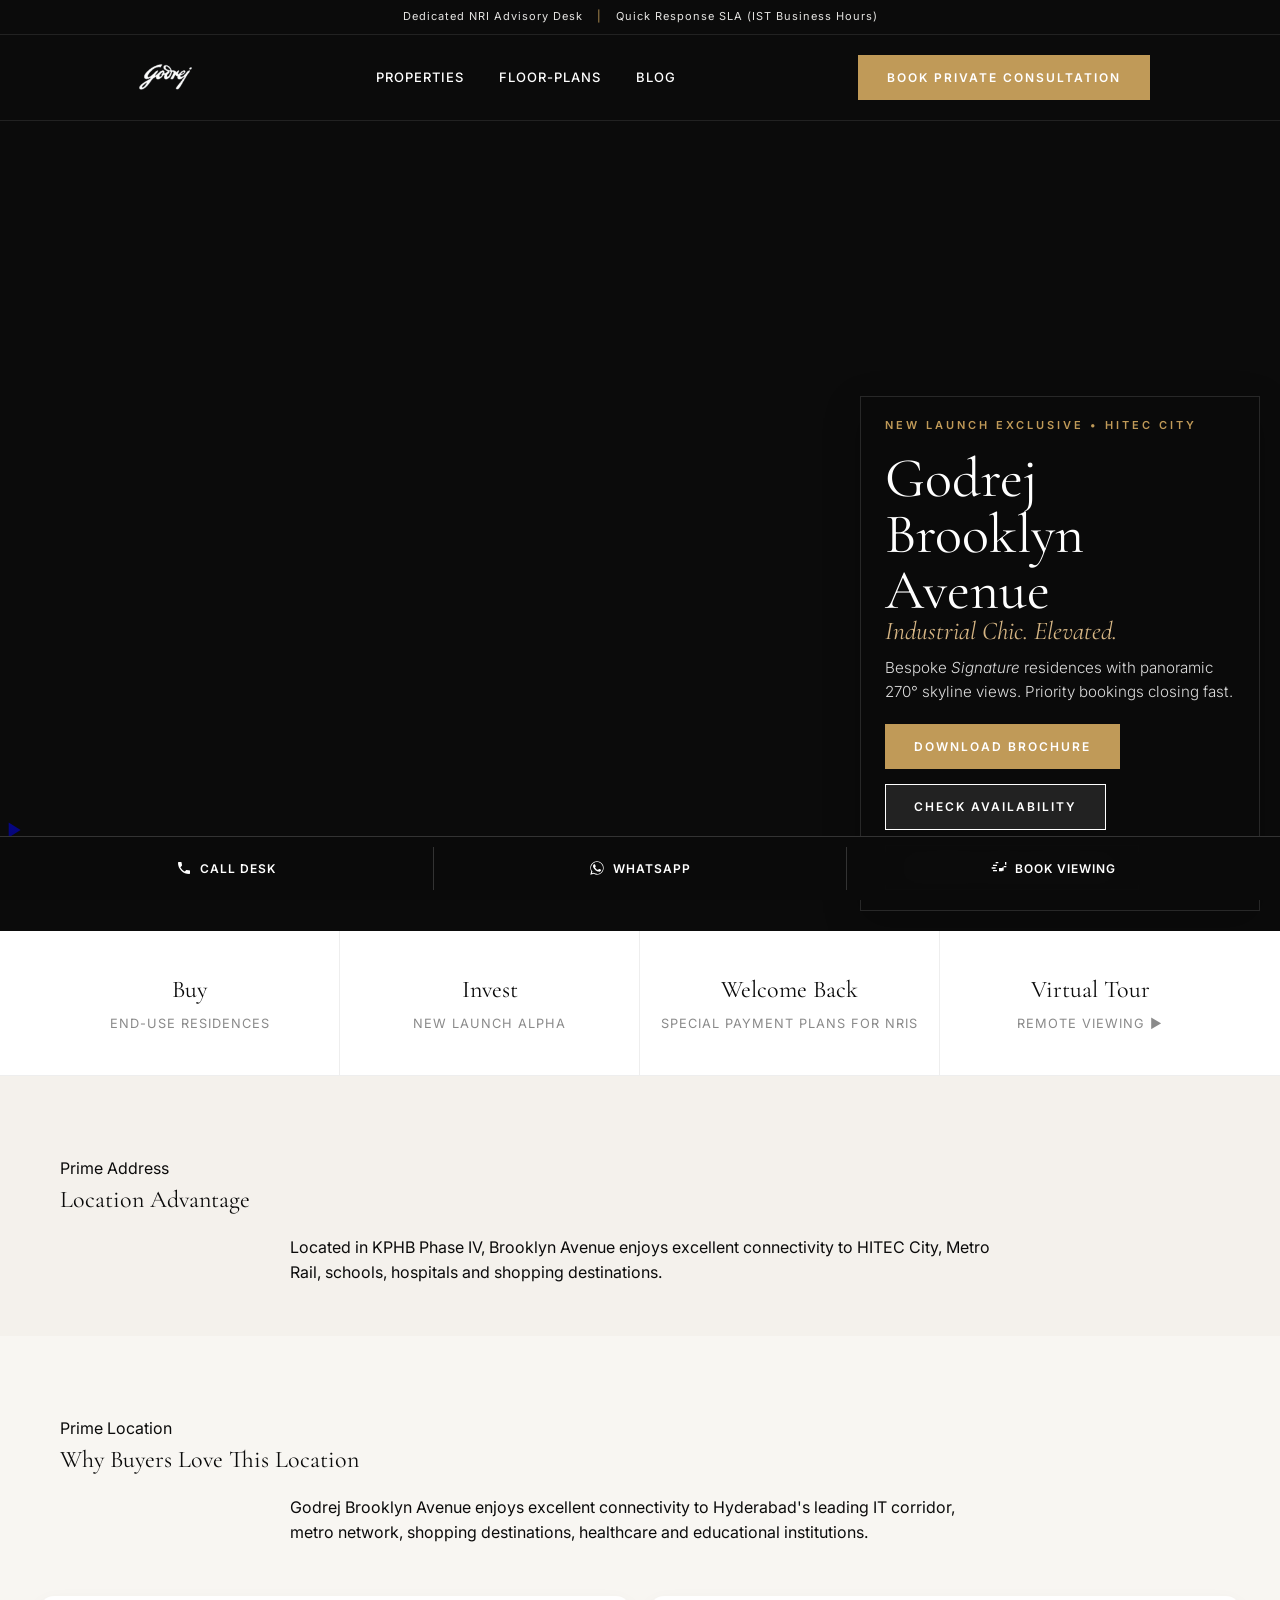
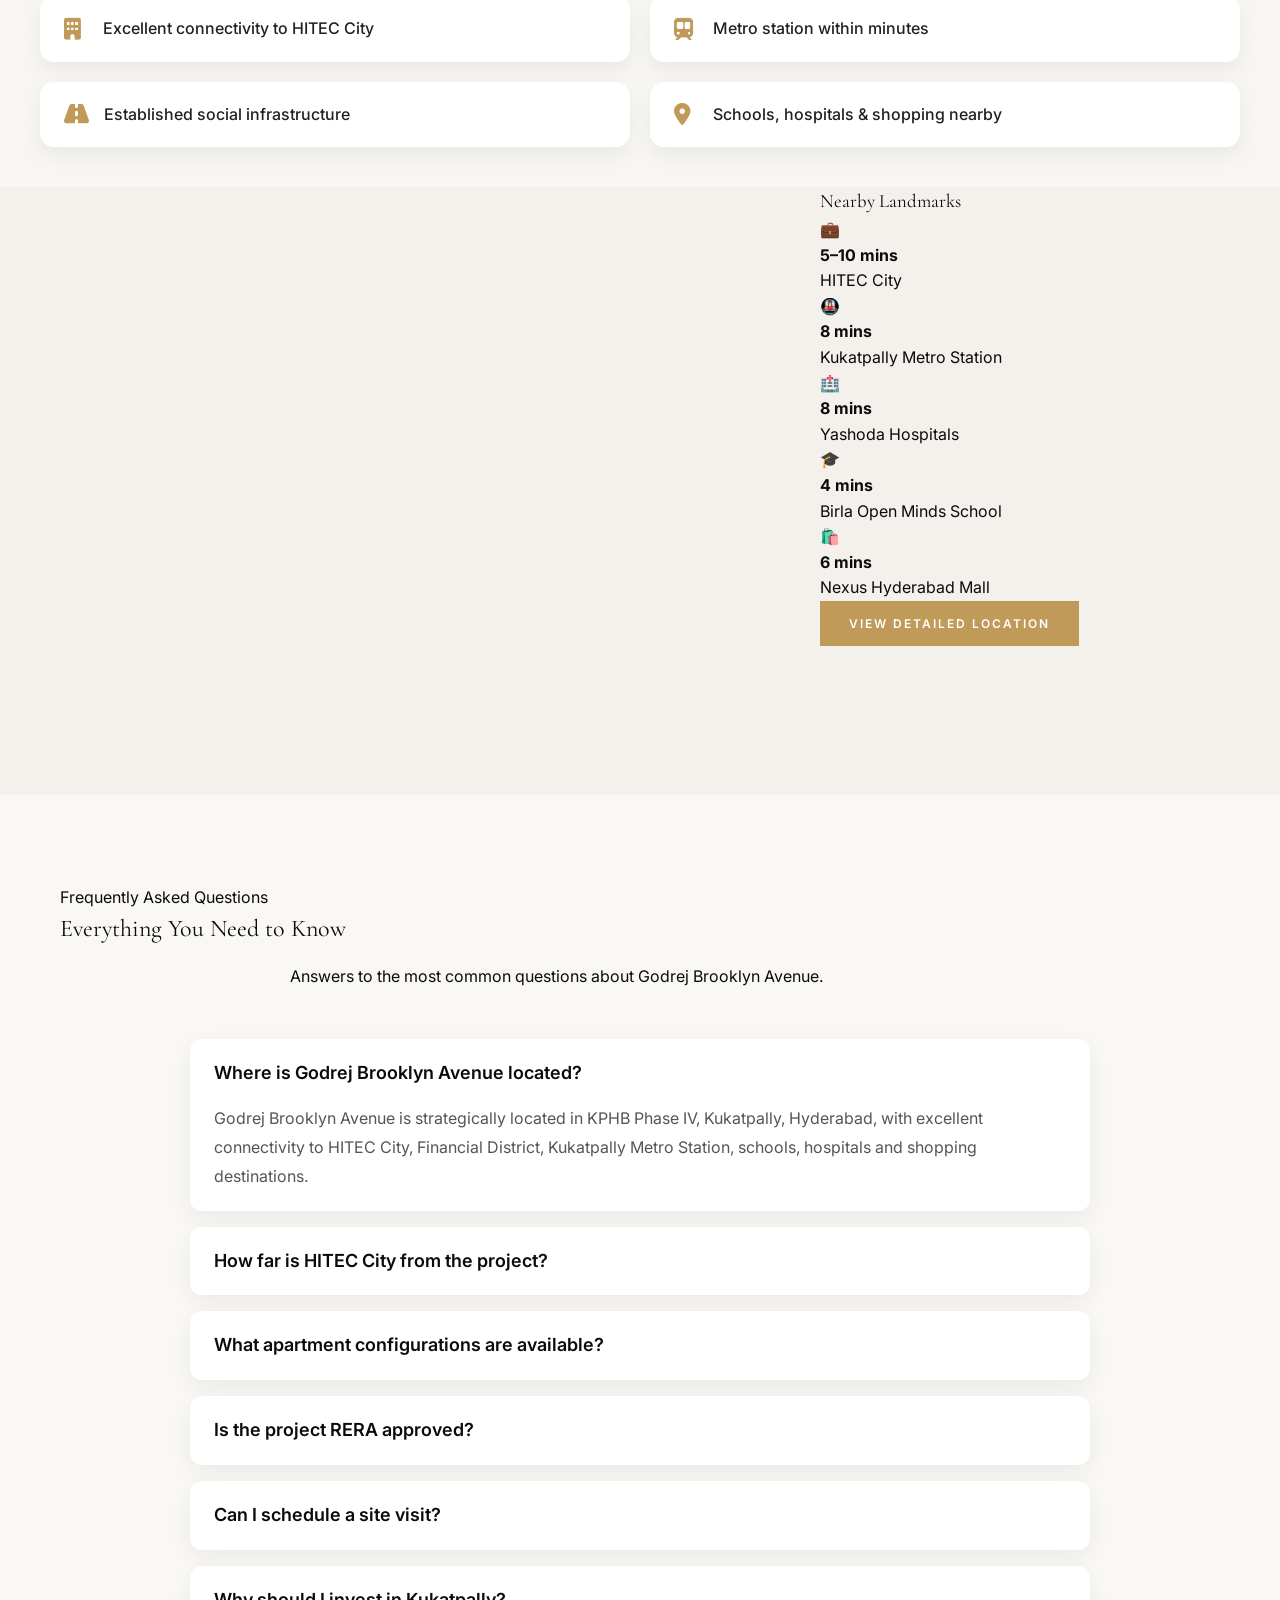
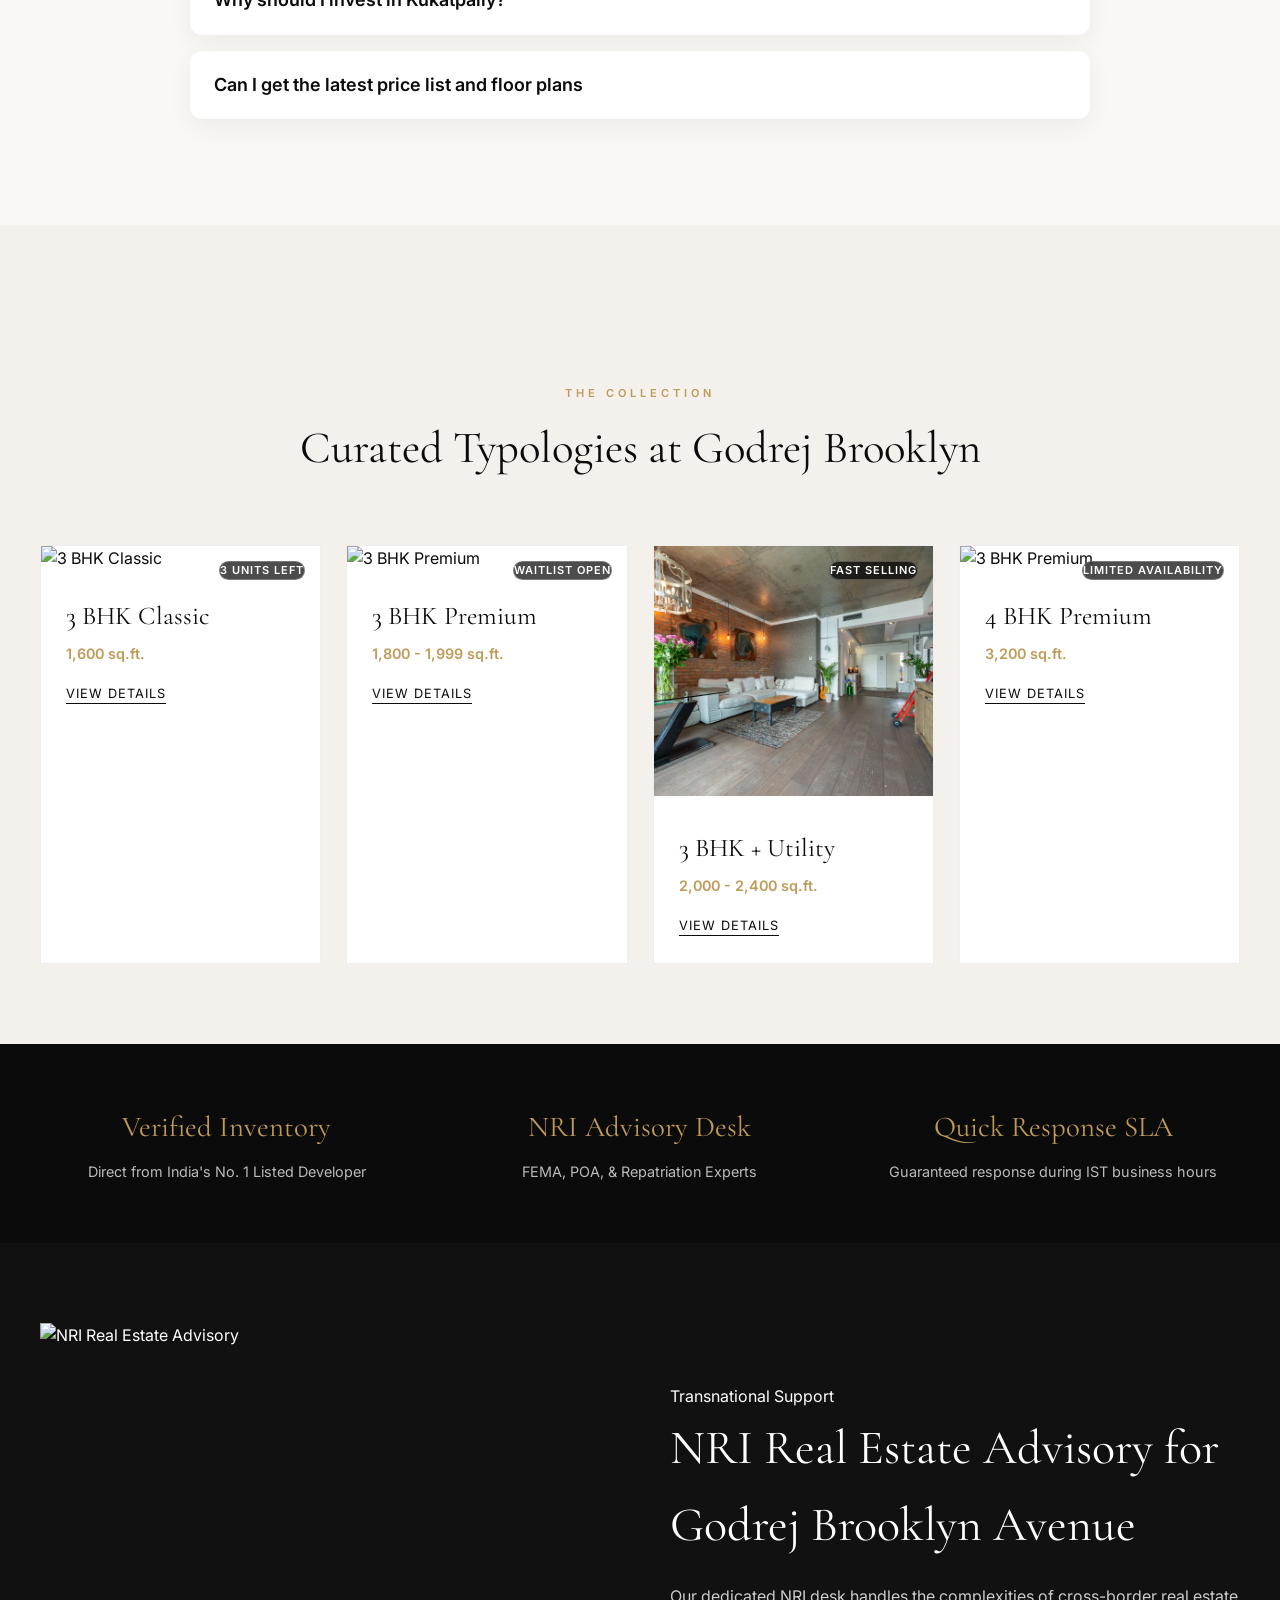
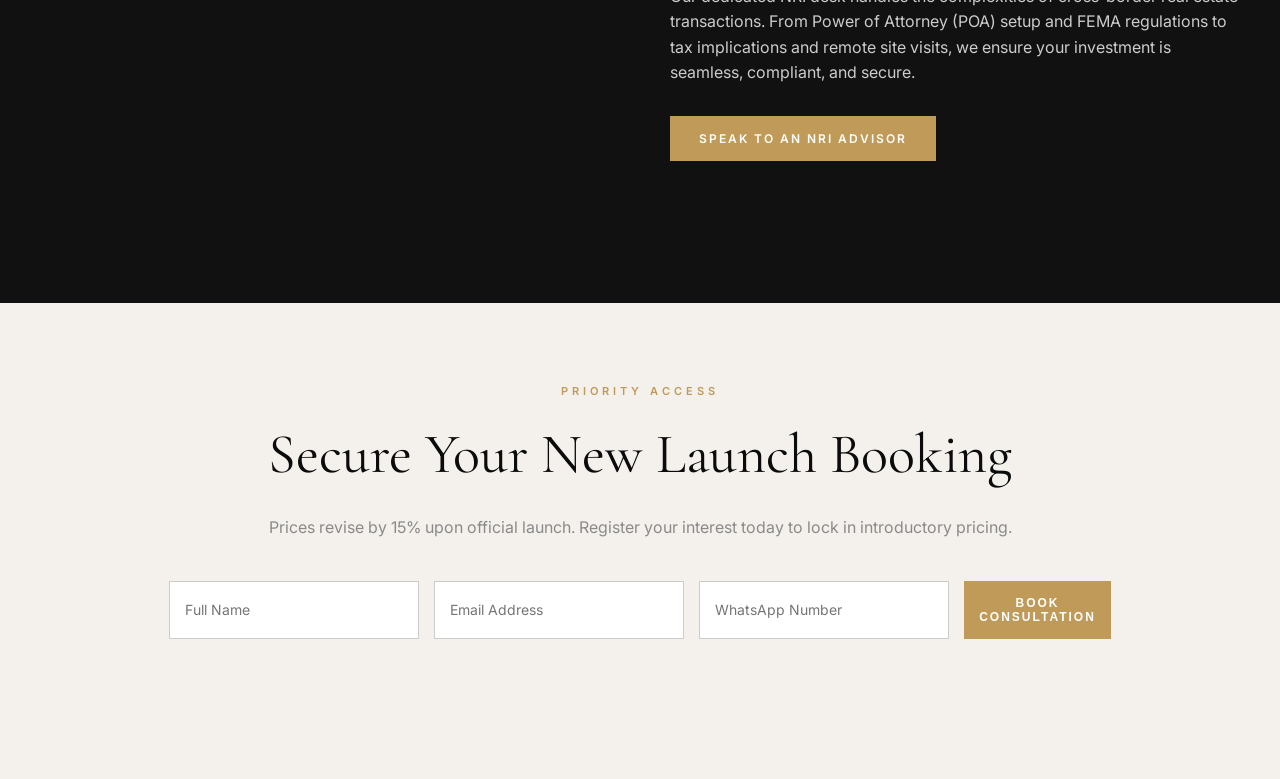
==== commit 4dc664c9: "Add video walkthrough page with poster and web-optimized video" ====
--- a/index.html
+++ b/index.html
@@ -1068,50 +1068,7 @@
             margin-top: 25px;
         }
     </style>
-    <!-- JSON-LD Schema for Real Estate Project -->
-    <script type="application/ld+json">
-        {
-          "@context": "https://schema.org",
-          "@type": "ApartmentComplex",
-          "name": "Godrej Brooklyn Avenue",
-          "description": "Ultra-luxury new launch apartment project in Kukatpally, Hyderabad featuring 45-floor twin towers, 270-degree views, and a 75,000 sq.ft. clubhouse.",
-          "url": "https://godrejbrooklynavenue.estate",
-          "telephone": "+91-9908-622-295",
-          "address": {
-            "@type": "PostalAddress",
-            "addressLocality": "Hyderabad",
-            "addressRegion": "Telangana",
-            "addressCountry": "IN"
-          },
-          "numberOfBedrooms": "3, 4",
-          "amenityFeature": [
-            {"@type": "LocationFeatureSpecification", "name": "75,000 Sq.Ft. Clubhouse"},
-            {"@type": "LocationFeatureSpecification", "name": "Sky Lounge"},
-            {"@type": "LocationFeatureSpecification", "name": "270 Degree Views"}
-          ]
-        }
-    </script>
-
-    <!-- JSON-LD Schema for Your Agency (Real Estate Agent) -->
-    <script type="application/ld+json">
-        {
-          "@context": "https://schema.org",
-          "@type": "RealEstateAgent",
-          "name": "Prudential Realty",
-          "image": "https://godrejbrooklynavenue.estate/public/icons/logo1.webp",
-          "url": "https://godrejbrooklynavenue.estate",
-          "telephone": "+91-9908-622-295",
-          "areaServed": ["Hyderabad", "United States", "Gulf", "Europe"],
-          "address": {
-            "@type": "PostalAddress",
-            "addressLocality": "Hyderabad",
-            "addressRegion": "Telangana",
-            "postalCode": "500081",
-            "addressCountry": "IN"
-          }
-        }
-    </script>
-</head>
+    </head>
 <body>
 
     <!-- Google Tag Manager (noscript) -->
@@ -1151,6 +1108,14 @@
             <ul>
             <li><a href="blog-kukatpally-luxury-real-estate.html">Brooklyn Avenue blog</a></li>
             <li><a href="blog-why-invest-brooklyn-avenue.html">Why Invest in Brooklyn Avenue</a></li>
+            <li class="nav-item">
+            <a href="/regal-pavilion/" 
+                class="nav-link" 
+                style="color: #e9c46a; font-weight: 600; display: inline-flex; align-items: center; gap: 5px;">
+                <i class="fas fa-external-link-alt" style="font-size: 0.7rem;"></i>
+                Regal Pavilion
+            </a>
+            </li>
             </ul>
             </li>
    </ul>
@@ -1178,30 +1143,36 @@
             <div class="hero-segmented-cta">
                 <a href="#book" class="btn btn-brass">Download Brochure</a>
                 <a href="#residences" class="btn btn-outline-light">Check Availability</a>
-            </div>
+                <a href="walkthrough.html" target="_blank" class="btn btn-outline-light">▶ Watch Walkthrough</a>
+                </div>
         </div>
+        <a href="walkthrough.html" target="_blank" class="hero-play" aria-label="Watch video walkthrough">
+                <svg viewBox="0 0 24 24" width="26" height="26" fill="currentColor"><path d="M8 5v14l11-7z"/></svg>
+            </a>
     </section>
 
     <!-- Intent Routing Tiles (Market Lanes) -->
     <div class="intent-strip">
         <div class="container">
             <div class="intent-grid">
-                <a href="#" class="intent-tile">
+                <a href="index.html#residences" class="intent-tile">
                     <h4>Buy</h4>
                     <p>End-Use Residences</p>
                 </a>
-                <a href="#" class="intent-tile">
+                <a href="index.html#book" class="intent-tile">
                     <h4>Invest</h4>
                     <p>New Launch Alpha</p>
                 </a>
-                <a href="#" class="intent-tile">
-                    <h4>Relocate</h4>
-                    <p>NRI / Returning Home</p>
+                <a href="https://wa.me/919908622295?text=Hi, I'm an NRI interested in Godrej Brooklyn Avenue" target="_blank" rel="noopener" class="intent-tile">
+                    <h4>Welcome Back</h4>
+                    <p>Special Payment plans for NRIs</p>
                 </a>
-                <a href="#" class="intent-tile">
+
+                <a href="walkthrough.html" target="_blank" class="intent-tile">
                     <h4>Virtual Tour</h4>
-                    <p>Remote Viewing</p>
+                    <p>Remote Viewing ▶</p>
                 </a>
+
             </div>
         </div>
     </div>
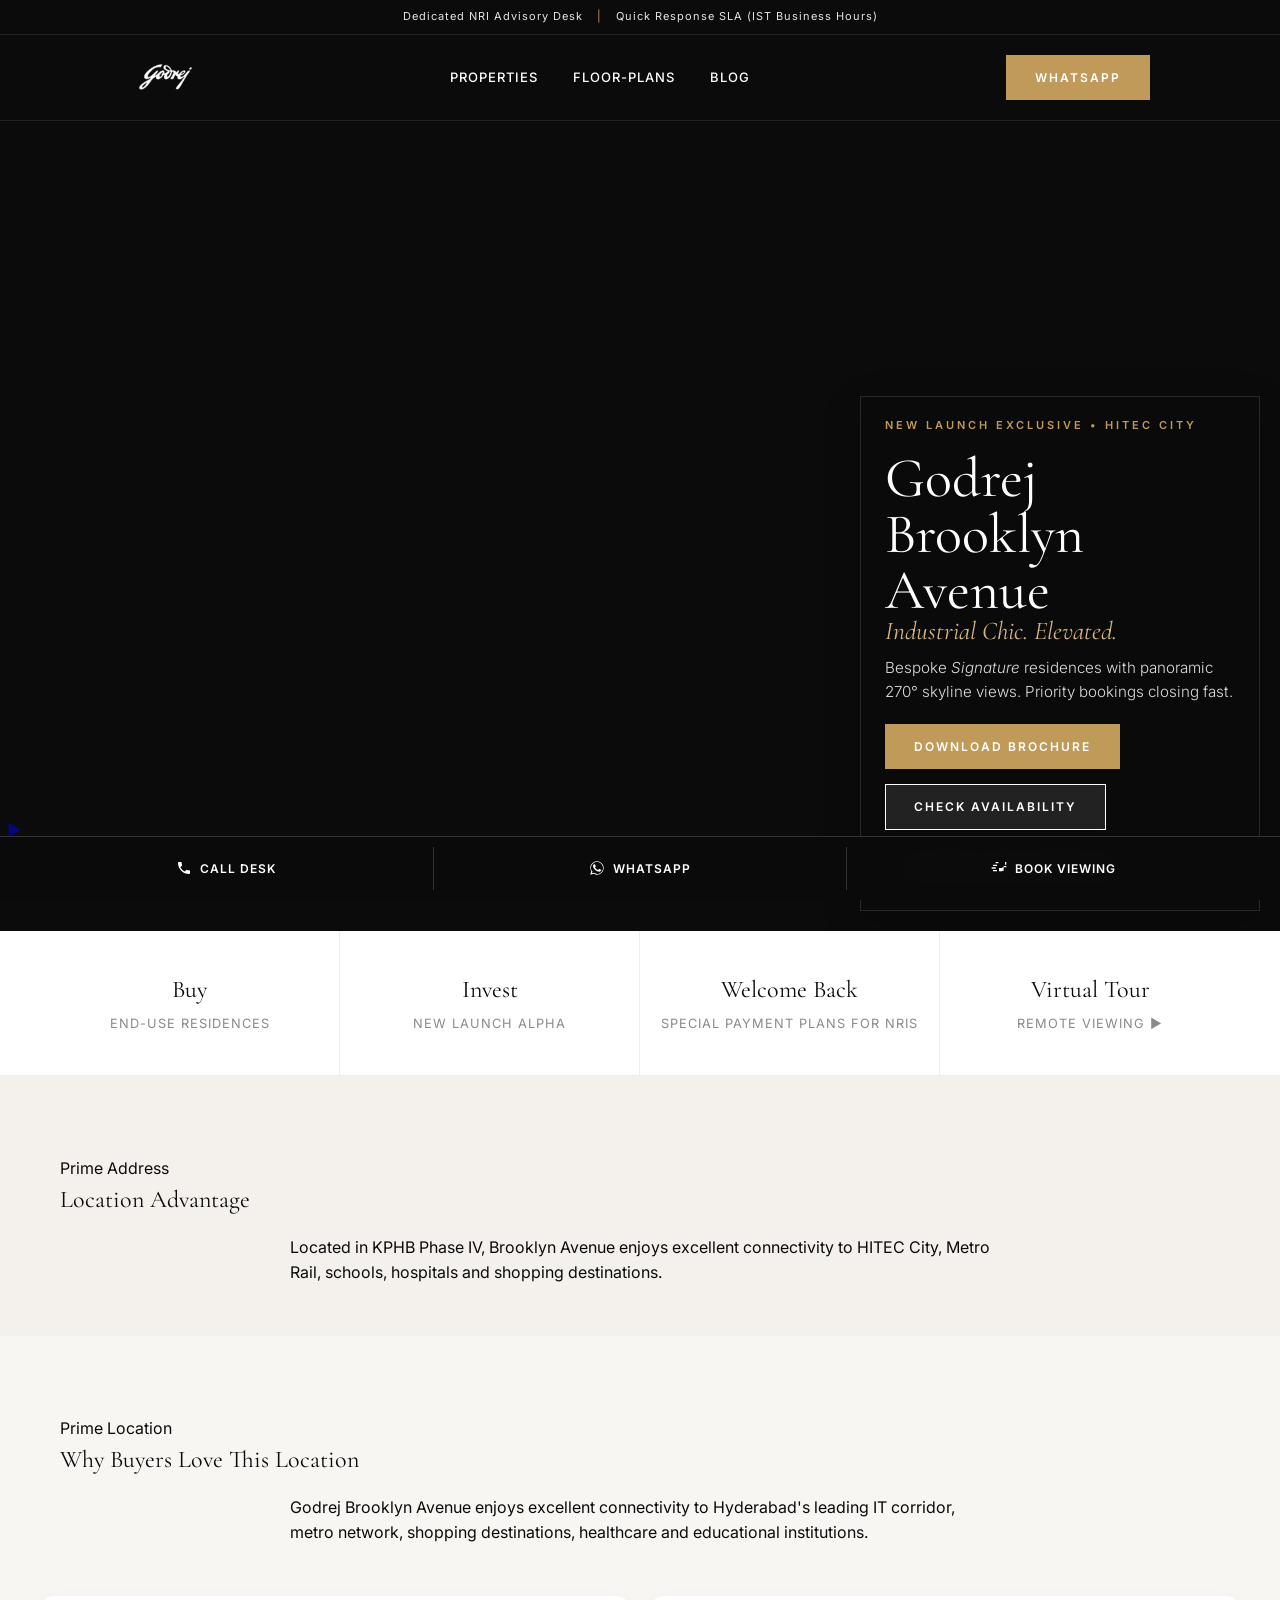
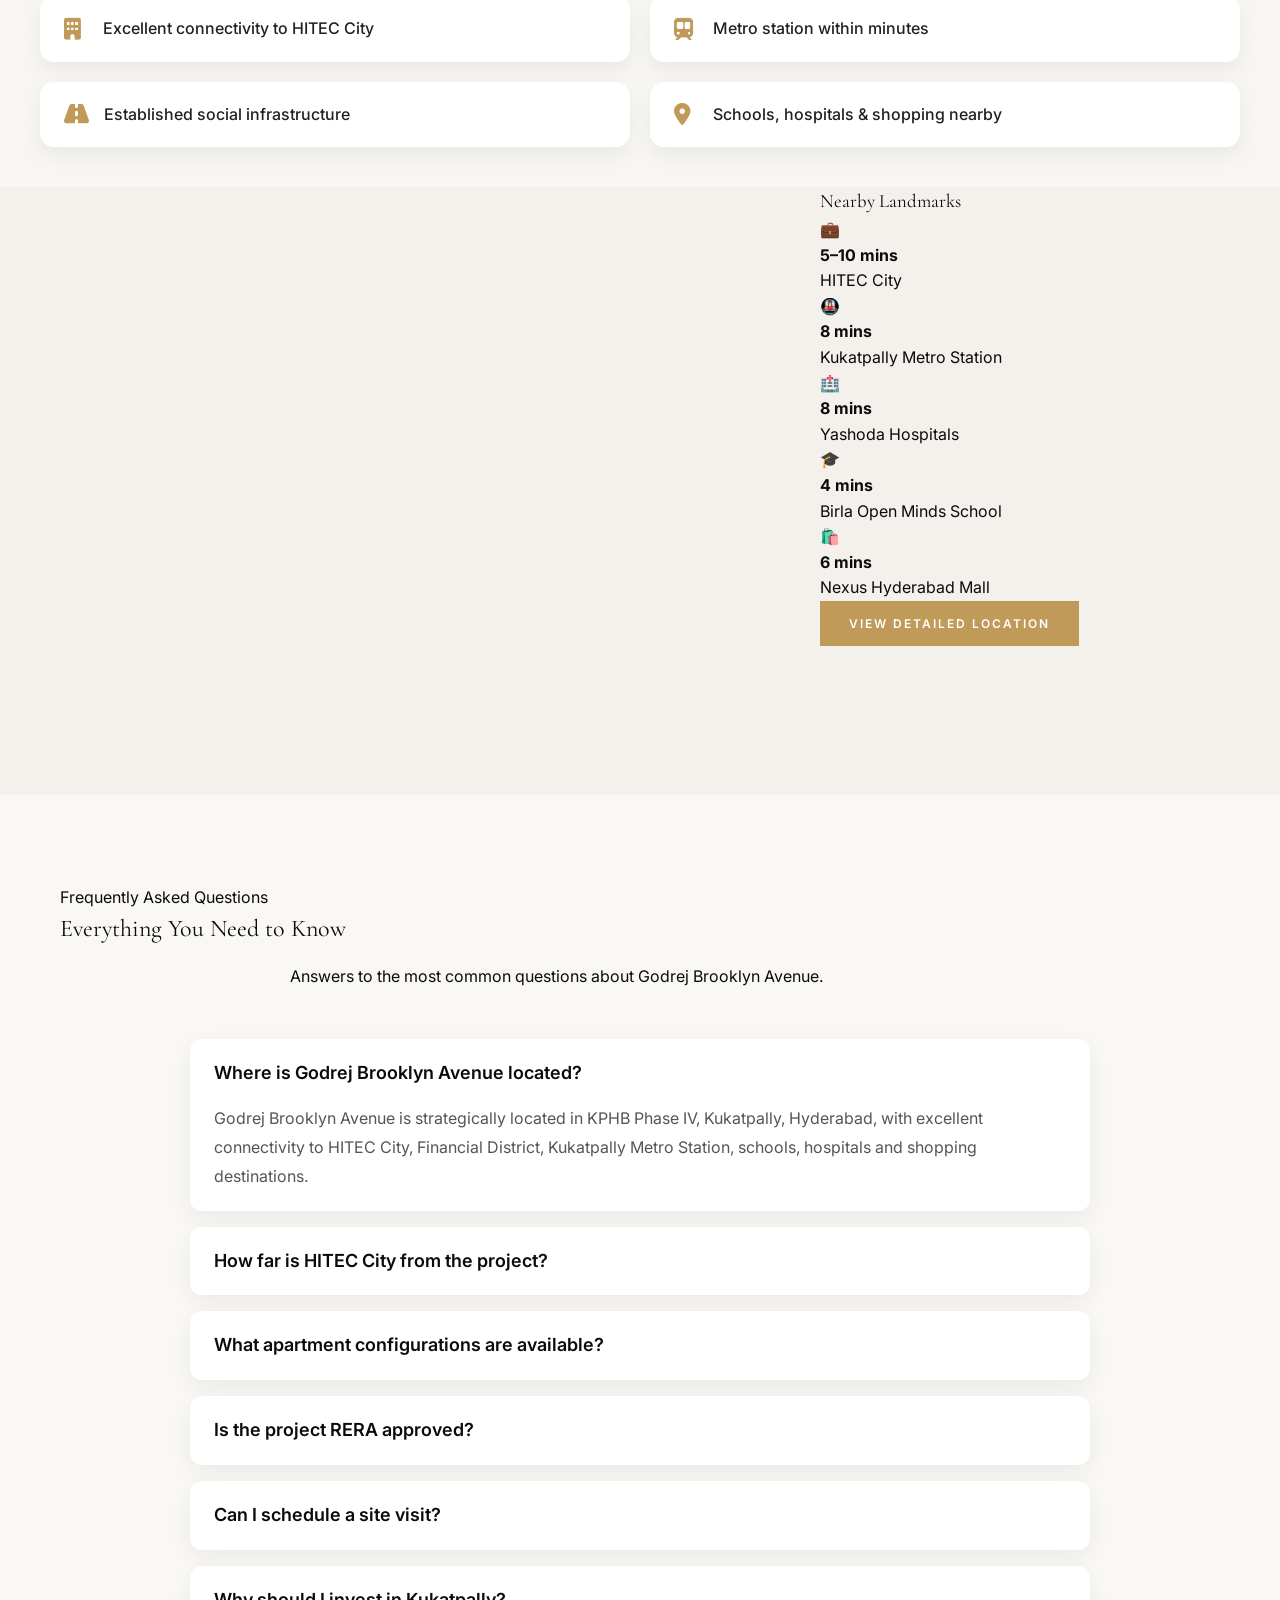
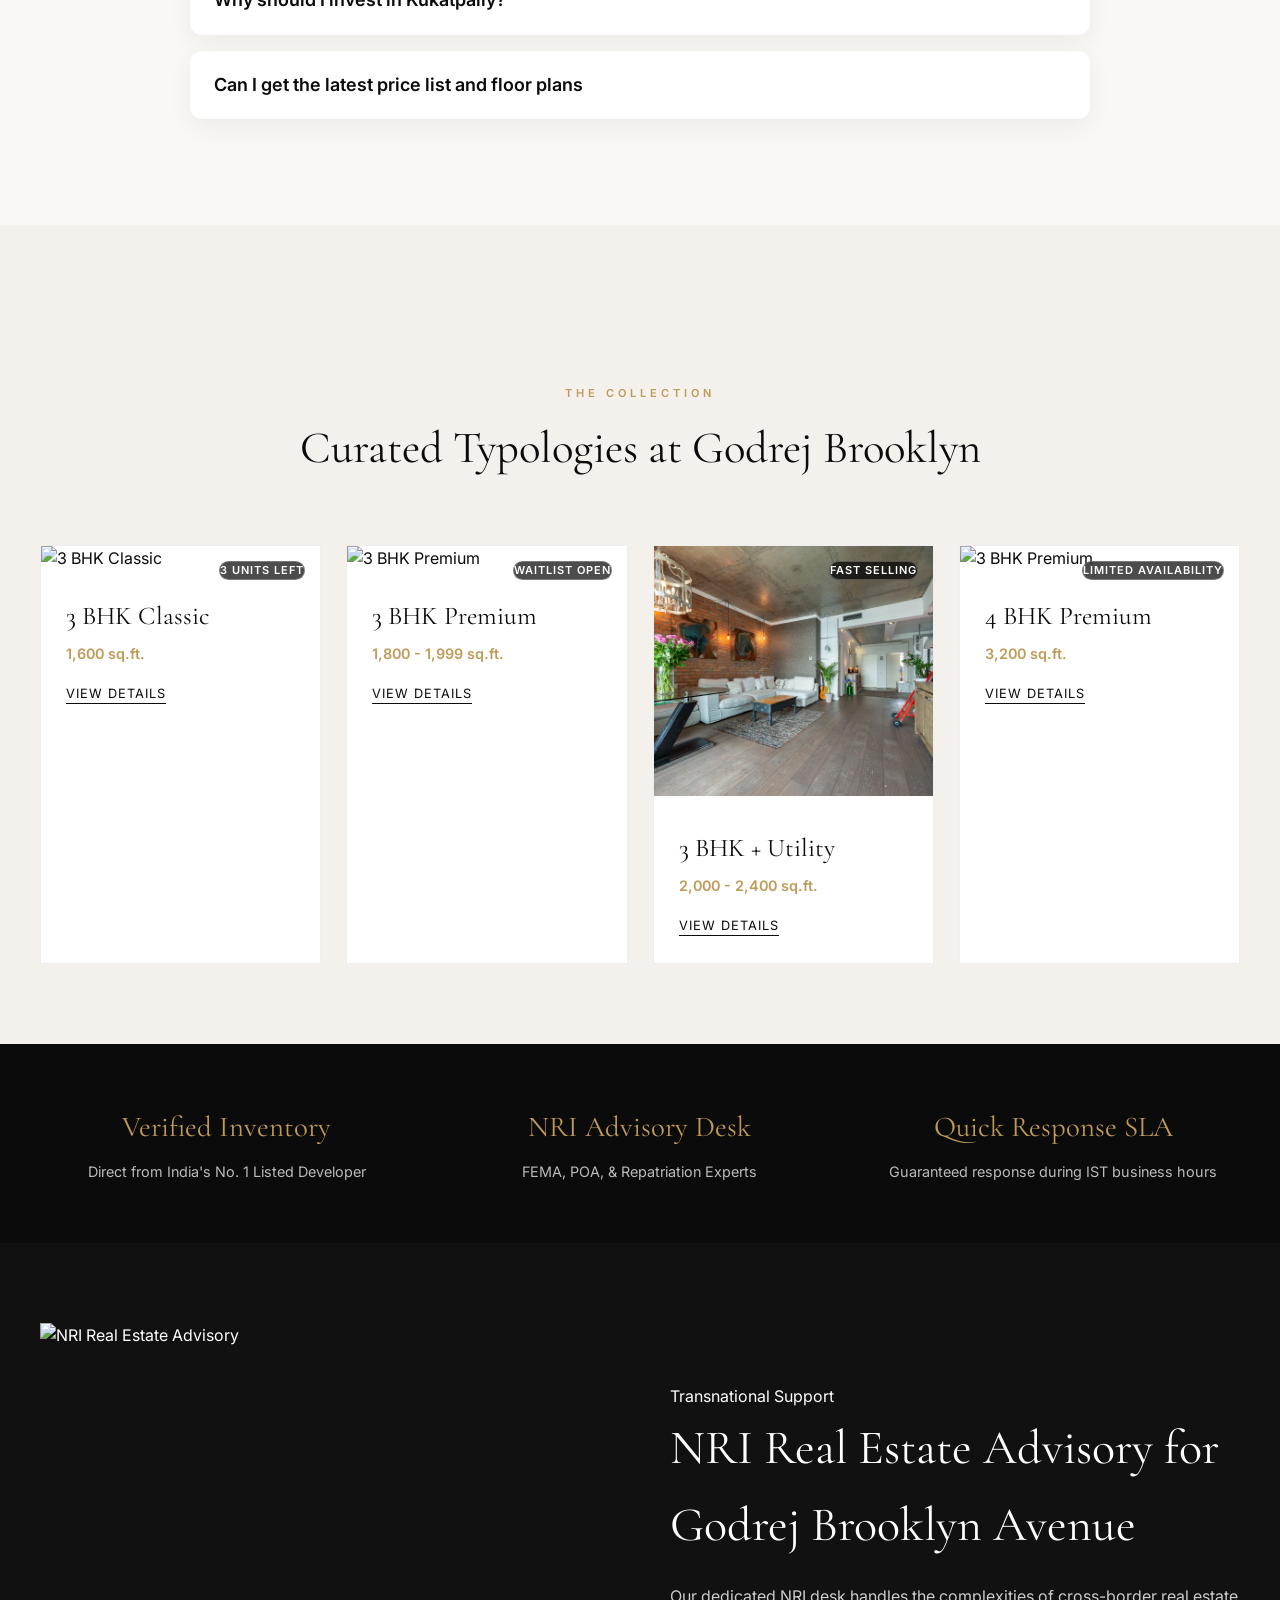
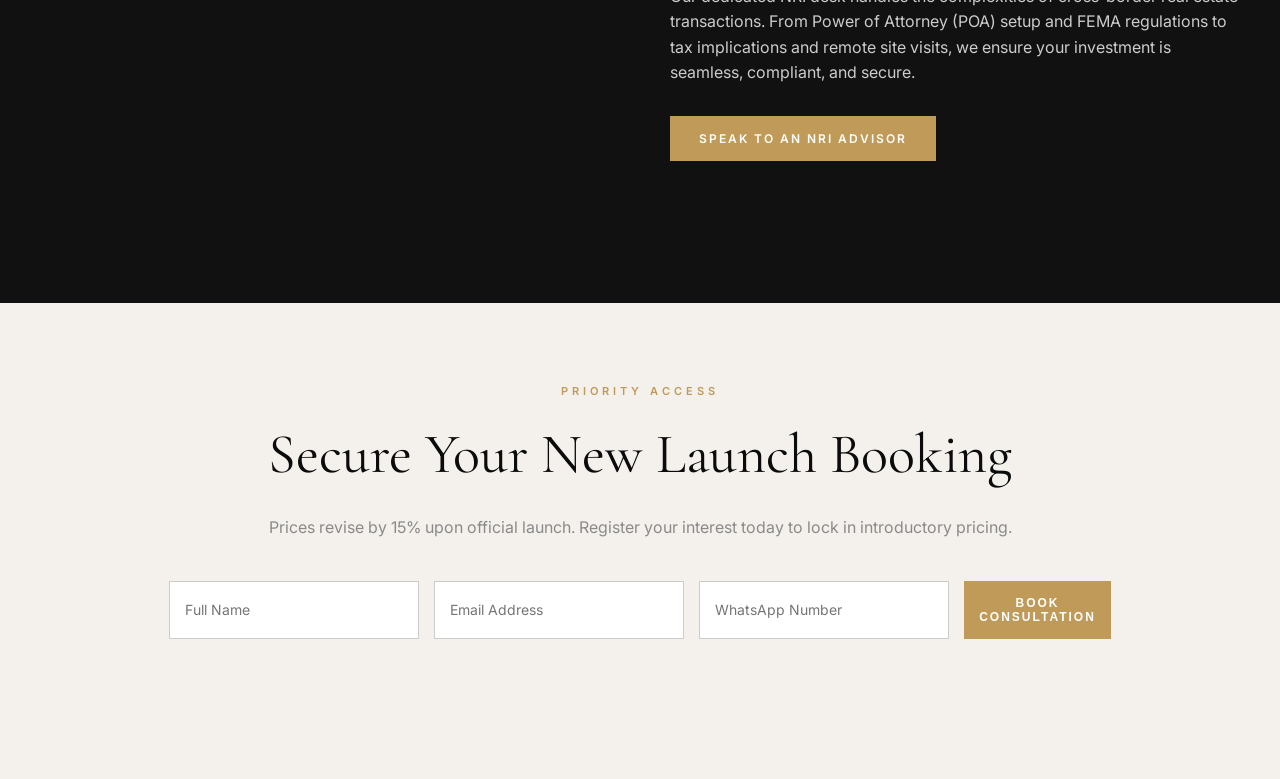
==== commit 7ffe594c: "Replace booking.html with redirect, remove propertydetail2.html, update sitemap" ====
--- a/index.html
+++ b/index.html
@@ -1120,9 +1120,7 @@
             </li>
    </ul>
    </nav>
-       <a href="booking.html" class="btn btn-brass">
-        Book Private Consultation
-        </a>
+       <a href="https://wa.me/919908622295?text=Hi%2C%20I%27m%20interested%20in%20Godrej%20Brooklyn%20Avenue" class="btn btn-brass">WhatsApp</a>
     </div>
     </header>
 
@@ -1548,9 +1546,8 @@
             <p>New Launch prices special deals through us. Speak to our NRI desk today to secure your residence at introductory pricing.</p>
 
             <div class="modal-cta-options">
-                <a href="booking.html" class="btn btn-brass" style="margin-bottom: 15px;">Continue to Booking Form</a>
-                <a href="https://wa.me/919908622295" class="btn btn-outline-dark">Prefer to WhatsApp First?</a>
-            </div>
+               <a href="https://wa.me/919908622295?text=Hi%2C%20I%27m%20interested%20in%20Godrej%20Brooklyn%20Avenue" class="btn btn-brass">WhatsApp</a>
+                </div>
             <p style="font-size: 11px; color: var(--muted); margin-top: 15px;">🔒 30-Minute Response SLA during IST business hours.</p>
         </div>
     </div>
